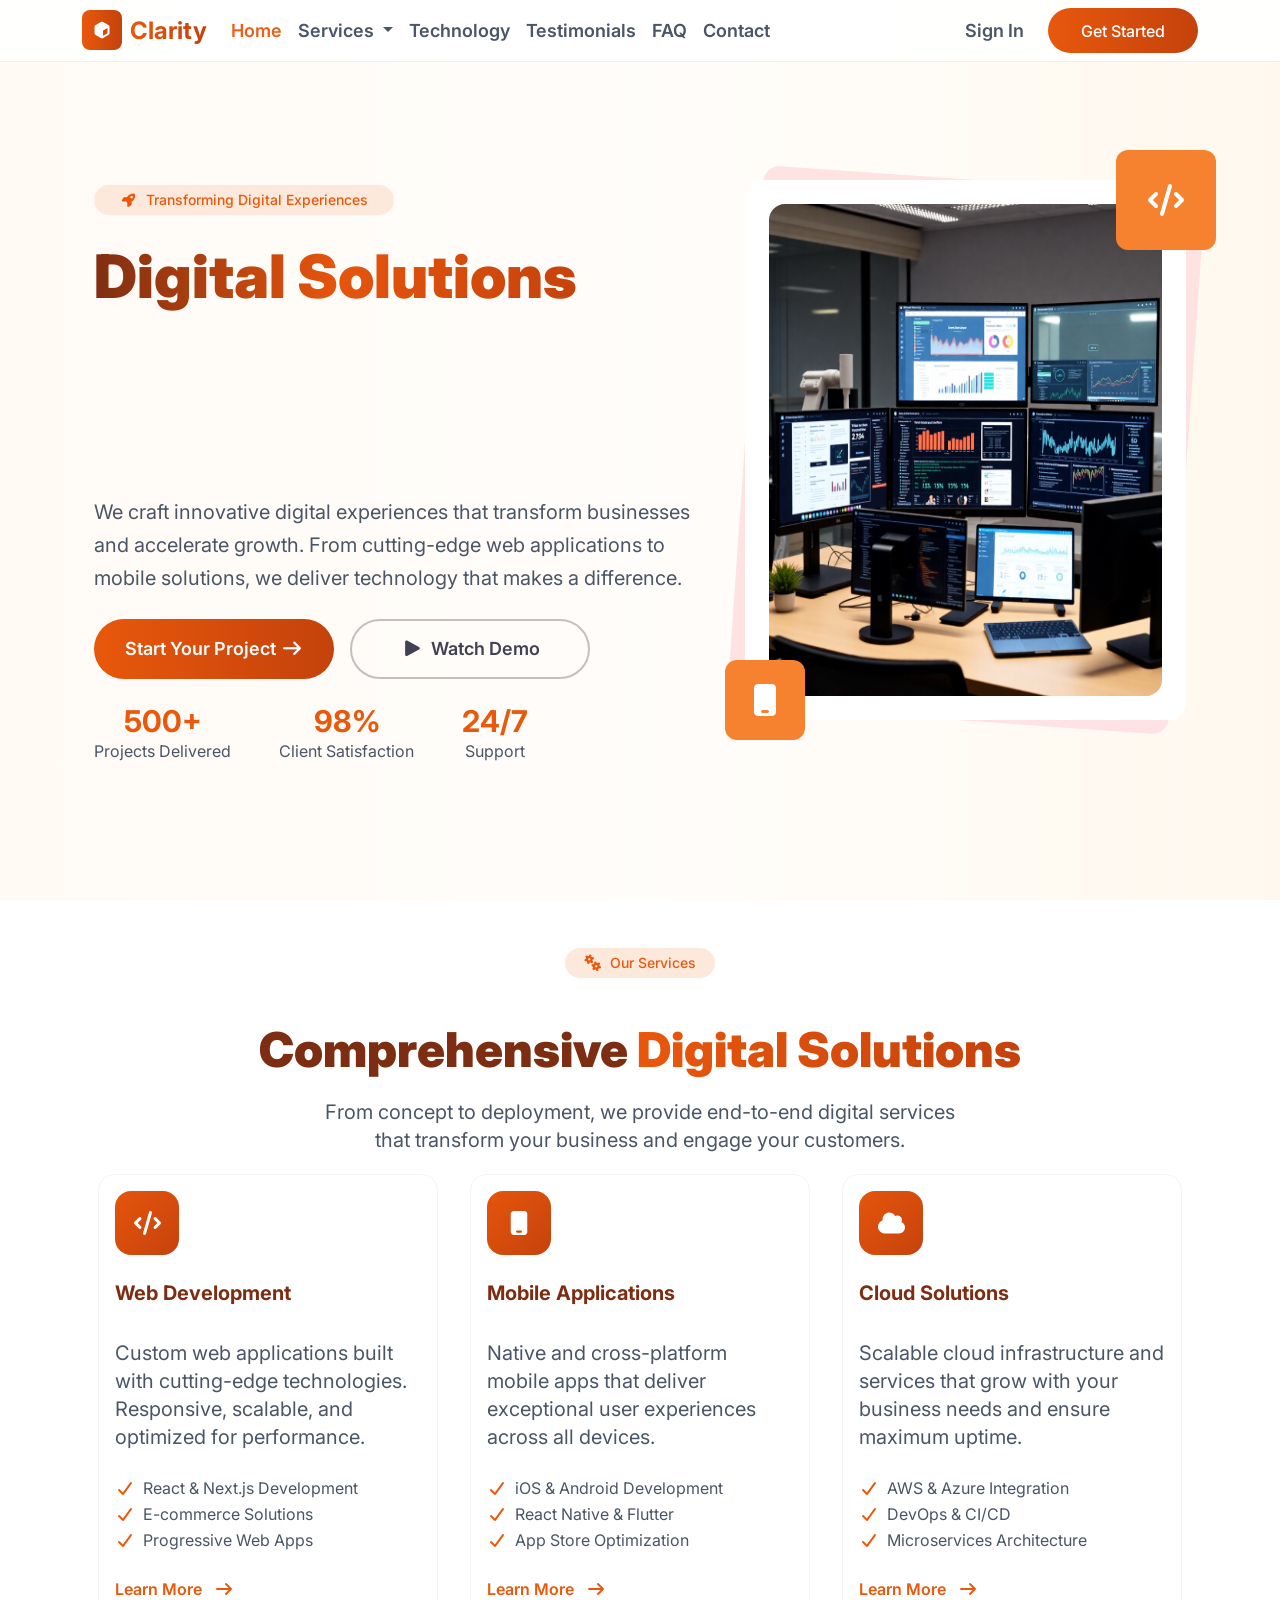
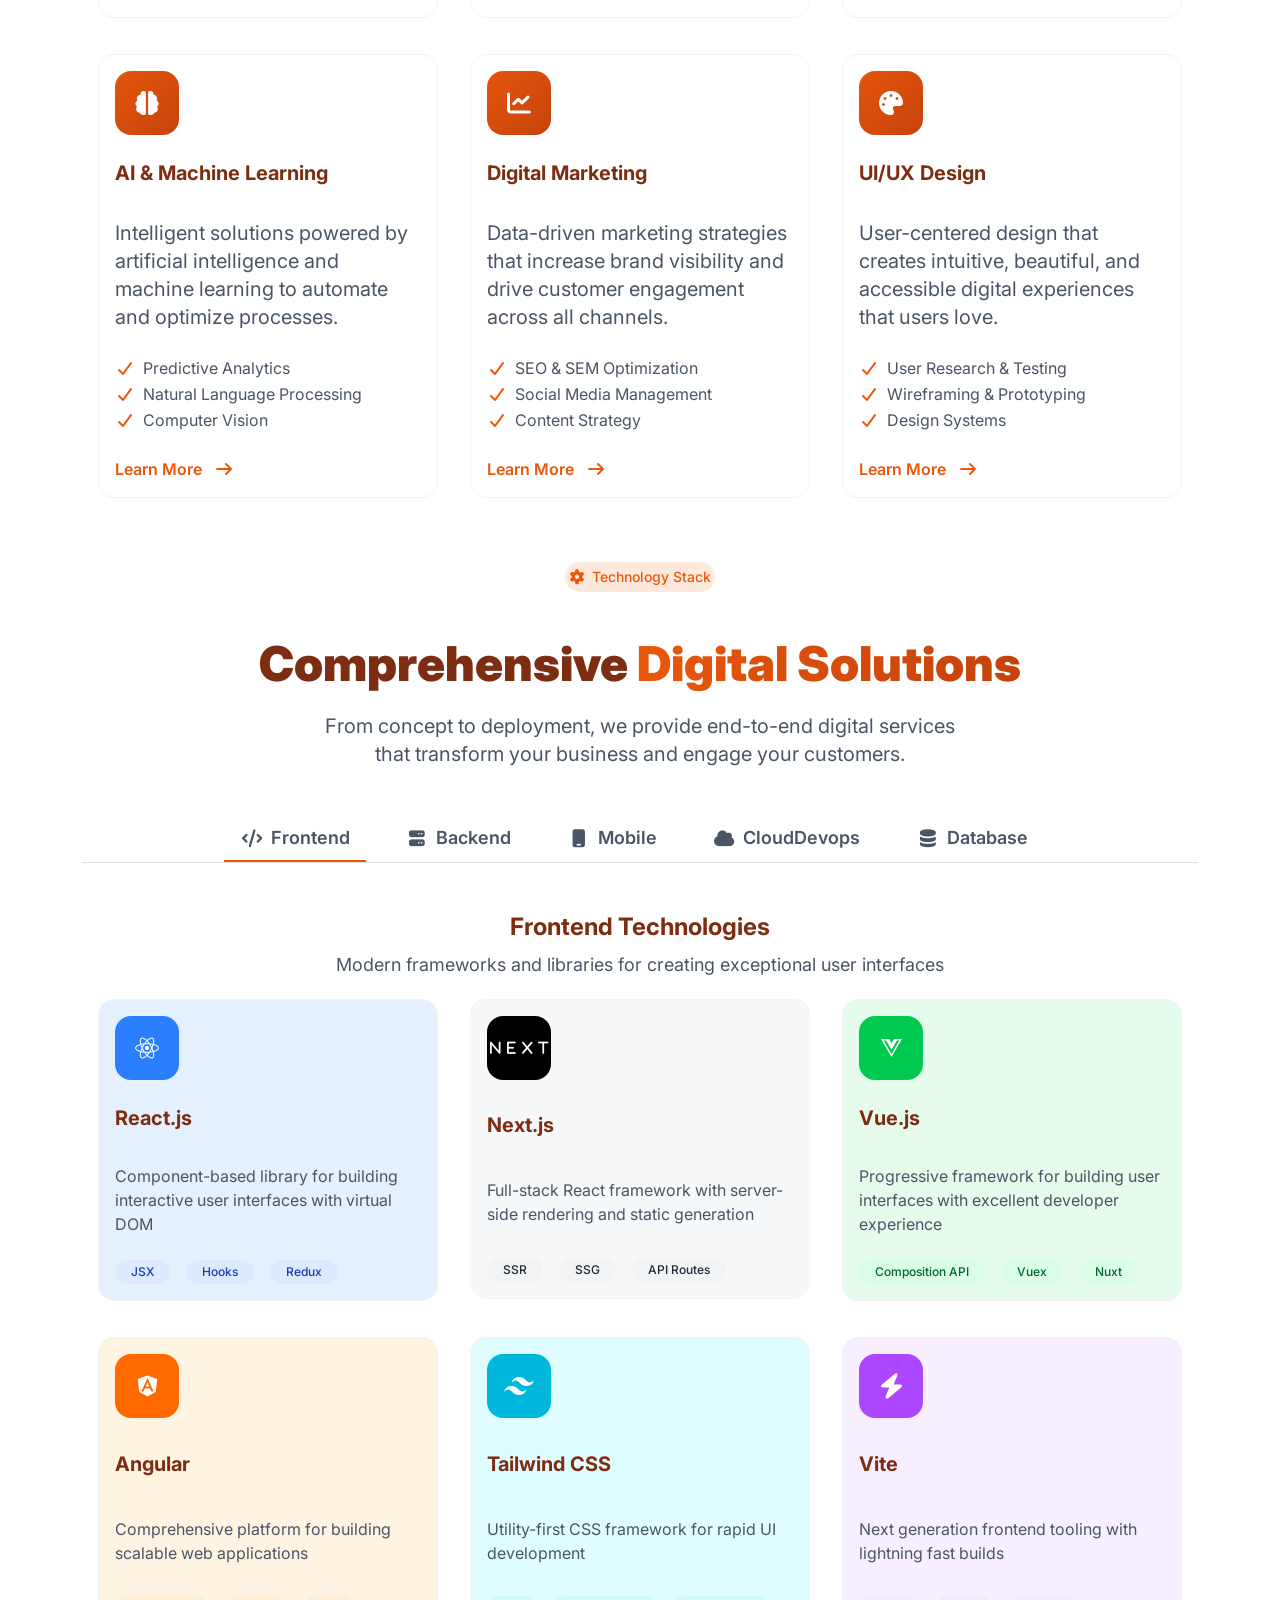
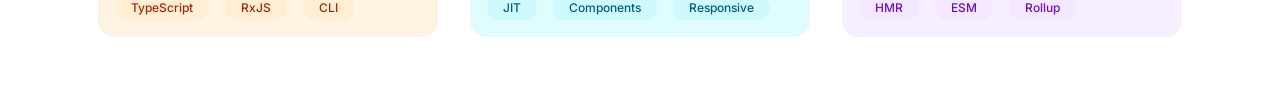
==== index.html @ f91d7bd1 "FINISHING TILL TECHNOLOGY" ====
<!DOCTYPE html>
<html lang="en">

<head>
    <meta charset="UTF-8">
    <meta name="viewport" content="width=device-width, initial-scale=1.0">
    <title>Clarity - Digital Solutions Platform</title>
    <link rel="icon" href="./Images/favicon.png">
    <link rel="stylesheet" href="./Css/all.min.css">
    <link rel="stylesheet" href="./Css/bootstrap.min.css">
    <link rel="stylesheet" href="./Css/style.css">
    <link rel="stylesheet" href="./Css/breakpoints.css">
</head>

<body>


    <!-- -------------------------------------------------------------- navbar ------------------------------------------------------------ -->

    <nav class="navbar navbar-expand-lg fixed-top">
        <div class="container">
            <div class="d-flex gap-2 ">
                <div class="baricon d-flex align-items-center justify-content-center rounded-3">
                    <i class="fa-solid fa-cube fa-l" style="color: rgb(255, 255, 255);"></i>
                </div>

                <a class="navbar-brand" href="#">Clarity</a>
            </div>

            <button class="navbar-toggler" type="button" data-bs-toggle="collapse"
                data-bs-target="#navbarSupportedContent" aria-controls="navbarSupportedContent" aria-expanded="false"
                aria-label="Toggle navigation">
                <span class="navbar-toggler-icon"></span>
            </button>
            <div class="collapse navbar-collapse" id="navbarSupportedContent">
                <ul class="navbar-nav me-auto mb-2 mb-lg-0">
                    <li class="nav-item">
                        <a class="nav-link active" aria-current="page" href="#Home">Home</a>
                    </li>
                    <li class="nav-item dropdown">
                        <a class="nav-link dropdown-toggle" href="#" role="button" data-bs-toggle="dropdown"
                            aria-expanded="false">
                            Services
                        </a>
                        <div class="dropdown-menu row">
                            <div class="row p-4 w-100 col-12">
                                <ul class="col-lg-4 col-12 list-unstyled ">
                                    <h4>Development</h4>
                                    <li class="mb-3 mt-4">
                                        <a class="dropdown-item d-flex align-items-center rounded-3 gap-2" href="#">
                                            <div
                                                class="ddicon rounded-3 d-flex align-items-center justify-content-center">
                                                <i class="fa-solid fa-code" style="color: #ea580c;"></i>
                                            </div>

                                            <div
                                                class=" m-0 p-0 d-flex flex-column align-items-start justify-items-center">
                                                <span>Web Developement</span>
                                                <p>Custom web applications & websites</p>
                                            </div>
                                        </a>
                                    </li>
                                    <li class="mb-3">
                                        <a class="dropdown-item d-flex align-items-center rounded-3 gap-2" href="#">
                                            <div
                                                class="ddicon rounded-3 d-flex align-items-center justify-content-center">
                                                <i class="fa-solid fa-code" style="color: #ea580c;"></i>
                                            </div>

                                            <div
                                                class="m-0 p-0 d-flex flex-column align-items-start justify-items-center">
                                                <span>Mobile Apps</span>
                                                <p>iOS & Android native apps</p>
                                            </div>
                                        </a>
                                    </li>
                                    <li class="mb-3">
                                        <a class="dropdown-item d-flex align-items-center rounded-3 gap-2" href="#">
                                            <div
                                                class="ddicon rounded-3 d-flex align-items-center justify-content-center">
                                                <i class="fa-solid fa-code" style="color: #ea580c;"></i>
                                            </div>

                                            <div
                                                class="m-0 p-0 d-flex flex-column align-items-start justify-items-center">
                                                <span>UI/UX Design</span>
                                                <p>User-centered design solutions</p>
                                            </div>
                                        </a>
                                    </li>


                                </ul>
                                <ul class="col-lg-4 col-12 list-unstyled ">
                                    <h4>Development</h4>
                                    <li class="mb-3 mt-4">
                                        <a class="dropdown-item d-flex align-items-center rounded-3 gap-2" href="#">
                                            <div
                                                class="ddicon rounded-3 d-flex align-items-center justify-content-center">
                                                <i class="fa-solid fa-code" style="color: #ea580c;"></i>
                                            </div>

                                            <div
                                                class="m-0 p-0 d-flex flex-column align-items-start justify-items-center">
                                                <span>Cloud Solutions</span>
                                                <p>Scalable cloud infrastructure</p>
                                            </div>
                                        </a>
                                    </li>
                                    <li class="mb-3">
                                        <a class="dropdown-item d-flex align-items-center rounded-3 gap-2" href="#">
                                            <div
                                                class="ddicon rounded-3 d-flex align-items-center justify-content-center">
                                                <i class="fa-solid fa-code" style="color: #ea580c;"></i>
                                            </div>

                                            <div
                                                class="m-0 p-0 d-flex flex-column align-items-start justify-items-center">
                                                <span>AI & Machine Learning</span>
                                                <p>Intelligent automation solutions</p>
                                            </div>
                                        </a>
                                    </li>
                                    <li class="mb-3">
                                        <a class="dropdown-item d-flex align-items-center rounded-3 gap-2" href="#">
                                            <div
                                                class="ddicon rounded-3 d-flex align-items-center justify-content-center">
                                                <i class="fa-solid fa-code" style="color: #ea580c;"></i>
                                            </div>

                                            <div
                                                class="m-0 p-0 d-flex flex-column align-items-start justify-items-center">
                                                <span>Data Solutions</span>
                                                <p>Database & analytics platforms</p>
                                            </div>
                                        </a>
                                    </li>


                                </ul>
                                <ul class="col-lg-4 col-12 list-unstyled ">
                                    <h4>Development</h4>
                                    <li class="mb-3 mt-4">
                                        <a class="dropdown-item d-flex align-items-center rounded-3 gap-2" href="#">
                                            <div
                                                class="ddicon rounded-3 d-flex align-items-center justify-content-center">
                                                <i class="fa-solid fa-code" style="color: #ea580c;"></i>
                                            </div>

                                            <div
                                                class="m-0 p-0 d-flex flex-column align-items-start justify-items-center">
                                                <span>Digital Marketing</span>
                                                <p>SEO, SEM & social media</p>
                                            </div>
                                        </a>
                                    </li>
                                    <li class="mb-3">
                                        <a class="dropdown-item d-flex align-items-center rounded-3 gap-2" href="#">
                                            <div
                                                class="ddicon rounded-3 d-flex align-items-center justify-content-center">
                                                <i class="fa-solid fa-code" style="color: #ea580c;"></i>
                                            </div>

                                            <div
                                                class="m-0 p-0 d-flex flex-column align-items-start justify-items-center">
                                                <span>Content Strategy</span>
                                                <p>Engaging content creation</p>
                                            </div>
                                        </a>
                                    </li>
                                    <li class="mb-3">
                                        <div
                                            class="botlistlast p-3 rounded-4 d-flex flex-column justify-content-between">
                                            <h6 class="text-black fw-bold">Need help choosing?</h6>
                                            <p>Talk to our experts to find the perfect solution for your business.</p>
                                            <span>Contact us <i class="fa-solid fa-arrow-right" ;"></i></span>
                                        </div>
                                        </a>
                                    </li>


                                </ul>
                            </div>
                        </div>
                    </li>
                    <li class="nav-item">
                        <a class="nav-link" href="#Technology">Technology</a>
                    </li>
                    <li class="nav-item">
                        <a class="nav-link" href="#Testimonials">Testimonials</a>
                    </li>
                    <li class="nav-item">
                        <a class="nav-link" href="#FAQ">FAQ</a>
                    </li>
                    <li class="nav-item">
                        <a class="nav-link" href="#Contact">Contact</a>
                    </li>
                </ul>
                <li class="nav-item list-unstyled">
                    <a class="sgninbtn nav-link  " href="#">Sign In</a>
                </li>
                <button class="stbtn1 btn btn-primary btn-lg ms-4 rounded-pill mb-3 ">Sign In</button>
                <button class="stbtn btn btn-primary btn-lg ms-4 rounded-pill  ">Get Started</button>
            </div>
        </div>
    </nav>
    <!-- -------------------------------------------------------------- Hero section ------------------------------------------------------------ -->
    <section id="Home" class="min-vh-100 container-fluid">
        <div class="container row -secondary m-auto hmcntnr">
            <div class="col-lg-7 col-12  d-flex flex-column justify-content-center min-vh-100 gap-4">
                <div class="badg1 mt-5 badge rounded-pill  d-flex align-items-center justify-content-center gap-2 "><i
                        class="fa-solid fa-rocket" style="color: #ea580c;"></i><span>Transforming Digital
                        Experiences</span></div>
                <h1><span class="hst">Digital Solutions</span> <br> <span class="hsnd">That Drive</span> <br><span
                        class="hthrd">Growth</span></h1>
                <p class=" mdlp">We craft innovative digital experiences that transform businesses and accelerate
                    growth. From
                    cutting-edge web
                    applications to mobile solutions, we deliver technology that makes a difference.</p>
                <div class="d-flex w-100 gap-3">
                    <button class="stbtn3 btn btn-primary btn-lg  rounded-pill "><span class="text-capitalize">start
                            your project</span> <i class="fa-solid fa-arrow-right"
                            style="color: rgb(255, 255, 255);"></i></button>
                    <button class="stbtn4 btn btn-lg rounded-pill"><i class="fa-solid fa-play me-2" ;"></i>Watch
                        Demo</button>
                </div>
                <div class="btmside d-flex flex-row gap-5  w-100 align-items-start">
                    <div class="d-flex align-items-center justify-content-center flex-column">
                        <span>500+</span>
                        <p>Projects Delivered</p>
                    </div>
                    <div class="d-flex align-items-center justify-content-center flex-column">
                        <span>98%</span>
                        <p>Client Satisfaction</p>
                    </div>
                    <div class="d-flex align-items-center justify-content-center flex-column">
                        <span>24/7</span>
                        <p>Support</p>
                    </div>
                </div>
            </div>
            <div class=" decrtin col-lg-5 col-12 d-flex flex-column justify-content-center position-relative ">
                <div class="heropic w-100 p-4 rounded-4 ">
                    <div class="bdg1 d-flex align-items-center justify-content-center"><i
                            class="fa-solid fa-code fa-2xl" style="color: rgb(255, 255, 255);"></i></div>
                    <img src="./Images/hero-img.png" alt="" class="w-100 h-100 rounded-4 position-relative ">
                    <div class="bdg2 d-flex align-items-center justify-content-center"><i
                            class="fa-solid fa-mobile fa-2xl" style="color: rgb(255, 255, 255);"></i></div>

                </div>
                <div class="bcgrn rounded-4"></div>

            </div>

        </div>
    </section>

    <!-- -------------------------------------------------------------- Servicises ------------------------------------------------------------ -->

    <section class="container-fluid" id="Services">

        <div class="container pt-5 min-vh-100 text-center align-items-center d-flex flex-column">
            <div class="badg2 mb-5 badge rounded-pill  d-flex align-items-center justify-content-center gap-2 "><i
                    class="fa-solid fa-gears" style="color: #ea580c;"></i><span>Our Services</span></div>
            <h2><span class="svss1">Comprehensive</span> <span class="svss2">Digital Solutions</span></h2>
            <p class="mt-3">From concept to deployment, we provide end-to-end digital services that transform your
                business and engage your
                customers.</p>

            <div class="container text-start">
                <div class="row">
                    <div class="col-sm-12 col-md-6 col-lg-4 gy-1 p-3">
                        <div class="seiviceitem p-3 rounded-4 d-flex flex-column gap-4">
                            <div class="itemcon d-flex align-items-center justify-content-center rounded-4"><i
                                    class="fa-solid fa-code fa-xl" style="color: rgb(255, 255, 255);"></i></div>
                            <h5>Web Development</h5>
                            <p>Custom web applications built with cutting-edge technologies. Responsive, scalable, and
                                optimized for performance.</p>
                            <div class="d-flex flex-column svmd">
                                <span><i class="fa-solid fa-check me-2" style="color: #ea580c;"></i>React & Next.js
                                    Development</span>
                                <span><i class="fa-solid fa-check me-2" style="color: #ea580c;"></i>E-commerce
                                    Solutions</span>
                                <span><i class="fa-solid fa-check me-2" style="color: #ea580c;"></i>Progressive Web
                                    Apps</span>
                            </div>
                            <div class="svbt"><span>Learn More <i class="fa-solid fa-arrow-right ms-2"
                                        style="color: #ea580c;"></i></span></div>

                        </div>
                    </div>
                    <div class="col-sm-12 col-md-6 col-lg-4 gy-1 p-3">
                        <div class="seiviceitem p-3 rounded-4 d-flex flex-column gap-4">
                            <div class="itemcon d-flex align-items-center justify-content-center rounded-4"><i
                                    class="fa-solid fa-mobile fa-xl" style="color: rgb(255, 255, 255);"></i></div>
                            <h5>Mobile Applications</h5>
                            <p>Native and cross-platform mobile apps that deliver exceptional user experiences across
                                all devices.</p>
                            <div class="d-flex flex-column svmd">
                                <span><i class="fa-solid fa-check me-2" style="color: #ea580c;"></i>iOS & Android
                                    Development</span>
                                <span><i class="fa-solid fa-check me-2" style="color: #ea580c;"></i>React Native &
                                    Flutter</span>
                                <span><i class="fa-solid fa-check me-2" style="color: #ea580c;"></i>App Store
                                    Optimization</span>
                            </div>
                            <div class="svbt"><span>Learn More <i class="fa-solid fa-arrow-right ms-2"
                                        style="color: #ea580c;"></i></span></div>

                        </div>
                    </div>
                    <div class="col-sm-12 col-md-6 col-lg-4 gy-1 p-3">
                        <div class="seiviceitem p-3 rounded-4 d-flex flex-column gap-4">
                            <div class="itemcon d-flex align-items-center justify-content-center rounded-4"><i
                                    class="fa-solid fa-cloud fa-xl" style="color: rgb(255, 255, 255);"></i></div>
                            <h5>Cloud Solutions</h5>
                            <p>Scalable cloud infrastructure and services that grow with your business needs and ensure
                                maximum uptime.</p>
                            <div class="d-flex flex-column svmd">
                                <span><i class="fa-solid fa-check me-2" style="color: #ea580c;"></i>AWS & Azure
                                    Integration</span>
                                <span><i class="fa-solid fa-check me-2" style="color: #ea580c;"></i>DevOps &
                                    CI/CD</span>
                                <span><i class="fa-solid fa-check me-2" style="color: #ea580c;"></i>Microservices
                                    Architecture</span>
                            </div>
                            <div class="svbt"><span>Learn More <i class="fa-solid fa-arrow-right ms-2"
                                        style="color: #ea580c;"></i></span></div>

                        </div>
                    </div>
                    <div class="col-sm-12 col-md-6 col-lg-4 gy-1 p-3">
                        <div class="seiviceitem p-3 rounded-4 d-flex flex-column gap-4">
                            <div class="itemcon d-flex align-items-center justify-content-center rounded-4"><i
                                    class="fa-solid fa-brain fa-xl" style="color: rgb(255, 255, 255);"></i></div>
                            <h5>AI & Machine Learning</h5>
                            <p>Intelligent solutions powered by artificial intelligence and machine learning to automate
                                and optimize processes.</p>
                            <div class="d-flex flex-column svmd">
                                <span><i class="fa-solid fa-check me-2" style="color: #ea580c;"></i>Predictive
                                    Analytics</span>
                                <span><i class="fa-solid fa-check me-2" style="color: #ea580c;"></i>Natural Language
                                    Processing</span>
                                <span><i class="fa-solid fa-check me-2" style="color: #ea580c;"></i>Computer
                                    Vision</span>
                            </div>
                            <div class="svbt"><span>Learn More <i class="fa-solid fa-arrow-right ms-2"
                                        style="color: #ea580c;"></i></span></div>

                        </div>
                    </div>
                    <div class="col-sm-12 col-md-6 col-lg-4 gy-1 p-3">
                        <div class="seiviceitem p-3 rounded-4 d-flex flex-column gap-4">
                            <div class="itemcon d-flex align-items-center justify-content-center rounded-4"><i
                                    class="fa-solid fa-chart-line fa-xl" style="color: rgb(255, 255, 255);"></i></div>
                            <h5>Digital Marketing</h5>
                            <p>Data-driven marketing strategies that increase brand visibility and drive customer
                                engagement across all channels.</p>
                            <div class="d-flex flex-column svmd">
                                <span><i class="fa-solid fa-check me-2" style="color: #ea580c;"></i>SEO & SEM
                                    Optimization</span>
                                <span><i class="fa-solid fa-check me-2" style="color: #ea580c;"></i>Social Media
                                    Management</span>
                                <span><i class="fa-solid fa-check me-2" style="color: #ea580c;"></i>Content
                                    Strategy</span>
                            </div>
                            <div class="svbt"><span>Learn More <i class="fa-solid fa-arrow-right ms-2"
                                        style="color: #ea580c;"></i></span></div>

                        </div>
                    </div>
                    <div class="col-sm-12 col-md-6 col-lg-4 gy-1 p-3">
                        <div class="seiviceitem p-3 rounded-4 d-flex flex-column gap-4">
                            <div class="itemcon d-flex align-items-center justify-content-center rounded-4"><i
                                    class="fa-solid fa-palette fa-xl" style="color: rgb(255, 255, 255);"></i></div>
                            <h5>UI/UX Design</h5>
                            <p>User-centered design that creates intuitive, beautiful, and accessible digital
                                experiences that users love.</p>
                            <div class="d-flex flex-column svmd">
                                <span><i class="fa-solid fa-check me-2" style="color: #ea580c;"></i>User Research &
                                    Testing</span>
                                <span><i class="fa-solid fa-check me-2" style="color: #ea580c;"></i>Wireframing &
                                    Prototyping</span>
                                <span><i class="fa-solid fa-check me-2" style="color: #ea580c;"></i>Design
                                    Systems</span>
                            </div>
                            <div class="svbt"><span>Learn More <i class="fa-solid fa-arrow-right ms-2"
                                        style="color: #ea580c;"></i></span></div>

                        </div>
                    </div>


                </div>
            </div>
        </div>
    </section>
    <!-- -------------------------------------------------------------- Technology ------------------------------------------------------------ -->
    <section class="container-fluid" id="Technology">

        <div class="container pt-5 min-vh-100 text-center align-items-center d-flex flex-column">
            <div class="badg2 mb-5 badge rounded-pill  d-flex align-items-center justify-content-center gap-2 "><i
                    class="fa-solid fa-gear" style="color: #ea580c;"></i><span>Technology Stack</span></div>
            <h2><span class="svss1">Comprehensive</span> <span class="svss2">Digital Solutions</span></h2>
            <p class="mt-3">From concept to deployment, we provide end-to-end digital services that transform your
                business and engage your
                customers.</p>

        <ul class="nav nav-pills mb-5 container d-flex gap-4 justify-content-center mt-5 border-bottom" id="pills-tab" role="tablist">
            <li class="nav-item" role="presentation">
                <button class="nav-link active gap-2 d-flex align-items-center justify-content-center" id="pills-Frontend-tab" data-bs-toggle="pill" data-bs-target="#pills-Frontend"
                    type="button" role="tab" aria-controls="pills-Frontend" aria-selected="true"><i class="fa-solid fa-code " style="color: #4a5565;"></i>Frontend</button>
            </li>
            <li class="nav-item" role="presentation">
                <button class="nav-link gap-2 d-flex align-items-center justify-content-center" id="pills-Backend-tab" data-bs-toggle="pill" data-bs-target="#pills-Backend"
                    type="button" role="tab" aria-controls="pills-Backend" aria-selected="false"><i class="fa-solid fa-server" style="color: #4a5565;"></i>Backend</button>
            </li>
            <li class="nav-item" role="presentation">
                <button class="nav-link gap-2 d-flex align-items-center justify-content-center" id="pills-Mobile-tab" data-bs-toggle="pill" data-bs-target="#pills-Mobile"
                    type="button" role="tab" aria-controls="pills-Mobile" aria-selected="false"><i class="fa-solid fa-mobile" style="color: #4a5565;"></i>Mobile</button>
            </li>
            <li class="nav-item" role="presentation">
                <button class="nav-link gap-2 d-flex align-items-center justify-content-center" id="pills-CloudDevops-tab" data-bs-toggle="pill" data-bs-target="#pills-CloudDevops"
                    type="button" role="tab" aria-controls="pills-CloudDevops" aria-selected="false"><i class="fa-solid fa-cloud" style="color: #4a5565;"></i>CloudDevops</button>
            </li>
            <li class="nav-item" role="presentation">
                <button class="nav-link gap-2 d-flex align-items-center justify-content-center" id="pills-Database-tab" data-bs-toggle="pill" data-bs-target="#pills-Database"
                    type="button" role="tab" aria-controls="pills-Database" aria-selected="false"><i class="fa-solid fa-database" style="color: #4a5565;"></i>Database</button>
            </li>
        </ul>
        <div class="tab-content" id="pills-tabContent">
            <div class="tab-pane fade show active" id="pills-Frontend" role="tabpanel" aria-labelledby="pills-Frontend-tab"
                tabindex="0">
                <h3>Frontend Technologies</h3>
                <p class="m-auto asdasd">Modern frameworks and libraries for creating exceptional user interfaces</p>
                        <div class="container text-start ">
                            <div class="row">
                                <div class="col-sm-12 col-md-6 col-lg-6 col-xl-4 gy-1 p-3">
                                    <div class="tech tech1 p-3 rounded-4 d-flex flex-column gap-4">
                                        <div class="itemcon d-flex align-items-center justify-content-center rounded-4"><i
                                                class="fa-brands fa-react fa-xl" style="color: rgb(255, 255, 255);"></i></div>
                                        <h5>React.js</h5>
                                        <p>Component-based library for building interactive user interfaces with virtual DOM</p>
                                        <div class=" d-flex flex-row gap-3">
                                            <span class="badge tb1 rounded-pill ps-3 pe-3">JSX</span>
                                            <span class="badge tb1 rounded-pill ps-3 pe-3">Hooks</span>
                                            <span class="badge tb1 rounded-pill ps-3 pe-3">Redux</span>
                                        </div>
                        
                                    </div>
                                </div>
                                <div class="col-sm-12 col-md-6 col-lg-6 col-xl-4 gy-1 p-3">
                                    <div class="tech tech2 p-3 rounded-4 d-flex flex-column gap-4">
                                        <div class="itemcon d-flex align-items-center justify-content-center rounded-4">
                                            <i class="fa-solid fa-n fa-sm"
                                                style="color: rgb(255, 255, 255);"></i>
                                            <i class="fa-solid fa-e fa-sm"
                                                style="color: rgb(255, 255, 255);"></i>
                                            <i class="fa-solid fa-x fa-sm"
                                                style="color: rgb(255, 255, 255);"></i>
                                            <i class="fa-solid fa-t fa-sm"
                                                style="color: rgb(255, 255, 255);"></i>
                                            </div>
                                        <h5>Next.js</h5>
                                        <p>Full-stack React framework with server-side rendering and static generation</p>
                                        <div class=" d-flex flex-row gap-3">
                                            <span class="badge tb1 rounded-pill ps-3 pe-3">SSR</span>
                                            <span class="badge tb1 rounded-pill ps-3 pe-3">SSG</span>
                                            <span class="badge tb1 rounded-pill ps-3 pe-3">API Routes</span>
                                        </div>
                        
                                    </div>
                                </div>
                                <div class="col-sm-12 col-md-6 col-lg-6 col-xl-4 gy-1 p-3">
                                    <div class="tech tech3 p-3 rounded-4 d-flex flex-column gap-4">
                                        <div class="itemcon d-flex align-items-center justify-content-center rounded-4"><i class="fa-brands fa-vuejs fa-xl"
                                                style="color: rgb(255, 255, 255);"></i></div>
                                        <h5>Vue.js</h5>
                                        <p>Progressive framework for building user interfaces with excellent developer experience</p>
                                        <div class=" d-flex flex-row gap-3">
                                            <span class="badge tb1 rounded-pill ps-3 pe-3">Composition API</span>
                                            <span class="badge tb1 rounded-pill ps-3 pe-3">Vuex</span>
                                            <span class="badge tb1 rounded-pill ps-3 pe-3">Nuxt</span>
                                        </div>
                                    </div>
                                </div>
                                <div class="col-sm-12 col-md-6 col-lg-6 col-xl-4 gy-1 p-3">
                                    <div class="tech tech4 p-3 rounded-4 d-flex flex-column gap-4">
                                        <div class="itemcon d-flex align-items-center justify-content-center rounded-4"><i class="fa-brands fa-angular fa-xl"
                                                style="color: rgb(255, 255, 255);"></i></div>
                                        <h5>Angular</h5>
                                        <p>Comprehensive platform for building scalable web applications</p>
                                        <div class=" d-flex flex-row gap-3">
                                            <span class="badge tb1 rounded-pill ps-3 pe-3">TypeScript</span>
                                            <span class="badge tb1 rounded-pill ps-3 pe-3">RxJS</span>
                                            <span class="badge tb1 rounded-pill ps-3 pe-3">CLI</span>
                                        </div>
                                    </div>
                                </div>
                                <div class="col-sm-12 col-md-6 col-lg-6 col-xl-4 gy-1 p-3">
                                    <div class="tech tech5 p-3 rounded-4 d-flex flex-column gap-4">
                                        <div class="itemcon d-flex align-items-center justify-content-center rounded-4"><i class="fa-brands fa-tailwind-css fa-xl"
                                                style="color: rgb(255, 255, 255);"></i></div>
                                        <h5>Tailwind CSS</h5>
                                        <p>Utility-first CSS framework for rapid UI development</p>
                                        <div class=" d-flex flex-row gap-3">
                                            <span class="badge tb1 rounded-pill ps-3 pe-3">JIT</span>
                                            <span class="badge tb1 rounded-pill ps-3 pe-3">Components</span>
                                            <span class="badge tb1 rounded-pill ps-3 pe-3">Responsive</span>
                                        </div>
                                    </div>
                                </div>
                                <div class="col-sm-12 col-md-6 col-lg-6 col-xl-4 gy-1 p-3">
                                    <div class="tech tech6 p-3 rounded-4 d-flex flex-column gap-4">
                                        <div class="itemcon d-flex align-items-center justify-content-center rounded-4"><i class="fa-solid fa-bolt fa-xl"
                                                style="color: rgb(255, 255, 255);"></i></div>
                                        <h5>Vite</h5>
                                        <p>Next generation frontend tooling with lightning fast builds</p>
                                        <div class=" d-flex flex-row gap-3">
                                            <span class="badge tb1 rounded-pill ps-3 pe-3">HMR</span>
                                            <span class="badge tb1 rounded-pill ps-3 pe-3">ESM</span>
                                            <span class="badge tb1 rounded-pill ps-3 pe-3">Rollup</span>
                                        </div>
                                    </div>
                                </div>
                        
                        
                            </div>
                        </div>

            </div>
            <div class="tab-pane fade" id="pills-Backend" role="tabpanel" aria-labelledby="pills-Backend-tab" tabindex="0">
                                <h3>Backend Technologies</h3>
                                <p class="m-auto asdasd">Robust server-side technologies for scalable and secure applications</p>

                <div class="container text-start ">
                    <div class="row" >
                        <div class="col-sm-12 col-md-6 col-lg-6 col-xl-4 gy-1 p-3">
                            <div class="tech tech1 p-3 rounded-4 d-flex flex-column gap-4">
                                <div class="itemcon d-flex align-items-center justify-content-center rounded-4"><i
                                        class="fa-brands fa-node-js fa-xl" style="color: rgb(255, 255, 255);"></i></div>
                                <h5>Node.js</h5>
                                <p>JavaScript runtime built on Chrome's V8 engine for server-side development</p>
                                <div class=" d-flex flex-row gap-3">
                                    <span class="badge tb1 rounded-pill ps-3 pe-3">Express.js</span>
                                    <span class="badge tb1 rounded-pill ps-3 pe-3">NPM</span>
                                    <span class="badge tb1 rounded-pill ps-3 pe-3">TypeScript</span>
                                </div>
                
                            </div>
                        </div>
                        <div class="col-sm-12 col-md-6 col-lg-6 col-xl-4 gy-1 p-3">
                            <div class="tech tech2 p-3 rounded-4 d-flex flex-column gap-4">
                                <div class="itemcon d-flex align-items-center justify-content-center rounded-4">
                                    <i class="fa-brands fa-python fa-xl" style="color: rgb(255, 255, 255);"></i>
                                </div>
                                <h5>Python</h5>
                                <p>Versatile programming language with powerful frameworks for web development</p>
                                <div class=" d-flex flex-row gap-3">
                                    <span class="badge tb1 rounded-pill ps-3 pe-3">Django</span>
                                    <span class="badge tb1 rounded-pill ps-3 pe-3">FastAPI</span>
                                    <span class="badge tb1 rounded-pill ps-3 pe-3">Flask</span>
                                </div>
                
                            </div>
                        </div>
                        <div class="col-sm-12 col-md-6 col-lg-6 col-xl-4 gy-1 p-3">
                            <div class="tech tech3 p-3 rounded-4 d-flex flex-column gap-4">
                                <div class="itemcon d-flex align-items-center justify-content-center rounded-4"><i
                                        class="fa-brands fa-golang fa-xl" style="color: rgb(255, 255, 255);"></i></div>
                                <h5>Golang</h5>
                                <p>Fast, statically typed language designed for modern software development</p>
                                <div class=" d-flex flex-row gap-3">
                                    <span class="badge tb1 rounded-pill ps-3 pe-3">Gin</span>
                                    <span class="badge tb1 rounded-pill ps-3 pe-3">Goroutines</span>
                                    <span class="badge tb1 rounded-pill ps-3 pe-3">Microservices</span>
                                </div>
                            </div>
                        </div>
                        <div class="col-sm-12 col-md-6 col-lg-6 col-xl-4 gy-1 p-3">
                            <div class="tech tech4 p-3 rounded-4 d-flex flex-column gap-4">
                                <div class="itemcon d-flex align-items-center justify-content-center rounded-4"><i
                                        class="fa-brands fa-java fa-xl" style="color: rgb(255, 255, 255);"></i></div>
                                <h5>Java</h5>
                                <p>Enterprise-grade platform with robust frameworks for large-scale applications</p>
                                <div class=" d-flex flex-row gap-3">
                                    <span class="badge tb1 rounded-pill ps-3 pe-3">Spring Boot</span>
                                    <span class="badge tb1 rounded-pill ps-3 pe-3">Hibernate</span>
                                    <span class="badge tb1 rounded-pill ps-3 pe-3">Maven</span>
                                </div>
                            </div>
                        </div>
                        <div class="col-sm-12 col-md-6 col-lg-6 col-xl-4 gy-1 p-3">
                            <div class="tech tech5 p-3 rounded-4 d-flex flex-column gap-4">
                                <div class="itemcon d-flex align-items-center justify-content-center rounded-4">
                                    <i class="fa-solid fa-n " style="color: rgb(255, 255, 255);"></i>
                                    <i class="fa-solid fa-e " style="color: rgb(255, 255, 255);"></i>
                                    <i class="fa-solid fa-t " style="color: rgb(255, 255, 255);"></i>
                                    </div>
                                <h5>.NET Core</h5>
                                <p>Cross-platform framework for building modern, cloud-based applications</p>
                                <div class=" d-flex flex-row gap-3">
                                    <span class="badge tb1 rounded-pill ps-3 pe-3">C#</span>
                                    <span class="badge tb1 rounded-pill ps-3 pe-3">Entity Framework</span>
                                    <span class="badge tb1 rounded-pill ps-3 pe-3">Azure</span>
                                </div>
                            </div>
                        </div>
                        <div class="col-sm-12 col-md-6 col-lg-6 col-xl-4 gy-1 p-3">
                            <div class="tech tech6 p-3 rounded-4 d-flex flex-column gap-4">
                                <div class="itemcon d-flex align-items-center justify-content-center rounded-4"><i
                                        class="fa-solid fa-gem fa-xl" style="color: rgb(255, 255, 255);"></i></div>
                                <h5>Ruby</h5>
                                <p>Dynamic language focused on simplicity and productivity</p>
                                <div class=" d-flex flex-row gap-3">
                                    <span class="badge tb1 rounded-pill ps-3 pe-3">Rails</span>
                                    <span class="badge tb1 rounded-pill ps-3 pe-3">Sinatra</span>
                                    <span class="badge tb1 rounded-pill ps-3 pe-3">RubyGems</span>
                                </div>
                            </div>
                        </div>
                
                
                    </div>
                </div>
            </div>
            <div class="tab-pane fade" id="pills-Mobile" role="tabpanel" aria-labelledby="pills-Mobile-tab" tabindex="0">
                                <h3>Mobile Technologies</h3>
                                <p class="m-auto asdasd">Native and cross-platform solutions for iOS and Android development</p>

                                <div class="container text-start ">
                                    <div class="row">
                                        <div class="col-sm-12 col-md-6 col-lg-6 col-xl-4 gy-1 p-3">
                                            <div class="tech tech1 p-3 rounded-4 d-flex flex-column gap-4">
                                                <div class="itemcon d-flex align-items-center justify-content-center rounded-4"><i
                                                        class="fa-brands fa-react fa-xl" style="color: rgb(255, 255, 255);"></i></div>
                                                <h5>React Native</h5>
                                                <p>Cross-platform mobile development using React and JavaScript</p>
                                                <div class=" d-flex flex-row gap-3">
                                                    <span class="badge tb1 rounded-pill ps-3 pe-3">Expo</span>
                                                    <span class="badge tb1 rounded-pill ps-3 pe-3">Navigation</span>
                                                    <span class="badge tb1 rounded-pill ps-3 pe-3">Redux</span>
                                                </div>
                                
                                            </div>
                                        </div>
                                        <div class="col-sm-12 col-md-6 col-lg-6 col-xl-4 gy-1 p-3">
                                            <div class="tech tech2 p-3 rounded-4 d-flex flex-column gap-4">
                                                <div class="itemcon d-flex align-items-center justify-content-center rounded-4">
                                                    <i class="fa-solid fa-mobile fa-xl" style="color: rgb(255, 255, 255);"></i>
                                                </div>
                                                <h5>Flutter</h5>
                                                <p>Google's UI toolkit for building natively compiled applications</p>
                                                <div class=" d-flex flex-row gap-3">
                                                    <span class="badge tb1 rounded-pill ps-3 pe-3">Dart</span>
                                                    <span class="badge tb1 rounded-pill ps-3 pe-3">Widgets</span>
                                                    <span class="badge tb1 rounded-pill ps-3 pe-3">Material</span>
                                                </div>
                                
                                            </div>
                                        </div>
                                        <div class="col-sm-12 col-md-6 col-lg-6 col-xl-4 gy-1 p-3">
                                            <div class="tech tech3 p-3 rounded-4 d-flex flex-column gap-4">
                                                <div class="itemcon d-flex align-items-center justify-content-center rounded-4"><i
                                                        class="fa-brands fa-apple fa-xl" style="color: rgb(255, 255, 255);"></i></div>
                                                <h5>iOS Native</h5>
                                                <p>Native iOS development using Swift and Xcode</p>
                                                <div class=" d-flex flex-row gap-3">
                                                    <span class="badge tb1 rounded-pill ps-3 pe-3">Swift</span>
                                                    <span class="badge tb1 rounded-pill ps-3 pe-3">SwiftUI</span>
                                                    <span class="badge tb1 rounded-pill ps-3 pe-3">Core Data</span>
                                                </div>
                                            </div>
                                        </div>
                                        <div class="col-sm-12 col-md-6 col-lg-6 col-xl-4 gy-1 p-3">
                                            <div class="tech tech4 p-3 rounded-4 d-flex flex-column gap-4">
                                                <div class="itemcon d-flex align-items-center justify-content-center rounded-4"><i
                                                        class="fa-brands fa-android fa-xl" style="color: rgb(255, 255, 255);"></i></div>
                                                <h5>Android Native</h5>
                                                <p>Native Android development using Kotlin and Android Studio</p>
                                                <div class=" d-flex flex-row gap-3">
                                                    <span class="badge tb1 rounded-pill ps-3 pe-3">Kotlin</span>
                                                    <span class="badge tb1 rounded-pill ps-3 pe-3">Jetpack</span>
                                                    <span class="badge tb1 rounded-pill ps-3 pe-3">Room</span>
                                                </div>
                                            </div>
                                        </div>
                                        <div class="col-sm-12 col-md-6 col-lg-6 col-xl-4 gy-1 p-3">
                                            <div class="tech tech5 p-3 rounded-4 d-flex flex-column gap-4">
                                                <div class="itemcon d-flex align-items-center justify-content-center rounded-4">
                                                    <i class="fa-solid fa-code fa-xl" style="color: rgb(255, 255, 255);"></i>
                                                </div>
                                                <h5>Xamarin</h5>
                                                <p>Microsoft's cross-platform solution using C# and .NET</p>
                                                <div class=" d-flex flex-row gap-3">
                                                    <span class="badge tb1 rounded-pill ps-3 pe-3">C#</span>
                                                    <span class="badge tb1 rounded-pill ps-3 pe-3">Forms</span>
                                                    <span class="badge tb1 rounded-pill ps-3 pe-3">MVVM</span>
                                                </div>
                                            </div>
                                        </div>
                                        <div class="col-sm-12 col-md-6 col-lg-6 col-xl-4 gy-1 p-3">
                                            <div class="tech tech6 p-3 rounded-4 d-flex flex-column gap-4">
                                                <div class="itemcon d-flex align-items-center justify-content-center rounded-4"><i
                                                        class="fa-solid fa-globe fa-xl" style="color: rgb(255, 255, 255);"></i></div>
                                                <h5>PWA</h5>
                                                <p>Progressive Web Apps with native-like mobile experiences</p>
                                                <div class=" d-flex flex-row gap-3">
                                                    <span class="badge tb1 rounded-pill ps-3 pe-3">Service Worker</span>
                                                    <span class="badge tb1 rounded-pill ps-3 pe-3">Manifest</span>
                                                    <span class="badge tb1 rounded-pill ps-3 pe-3">Offline</span>
                                                </div>
                                            </div>
                                        </div>                                
                                    </div>
                                </div>

            </div>
            <div class="tab-pane fade" id="pills-CloudDevops" role="tabpanel" aria-labelledby="pills-CloudDevops-tab" tabindex="0">
                                <h3>Cloud & DevOps</h3>
                                <p class="m-auto asdasd">Modern cloud infrastructure and deployment technologies</p>

                                                <div class="container text-start ">
                                                    <div class="row">
                                                        <div class="col-sm-12 col-md-6 col-lg-6 col-xl-4 gy-1 p-3">
                                                            <div class="tech tech1 p-3 rounded-4 d-flex flex-column gap-4">
                                                                <div class="itemcon d-flex align-items-center justify-content-center rounded-4"><i
                                                                        class="fa-brands fa-amazon fa-xl" style="color: rgb(255, 255, 255);"></i></div>
                                                                <h5>Amazon AWS</h5>
                                                                <p>Comprehensive cloud computing platform with extensive services</p>
                                                                <div class=" d-flex flex-row gap-3">
                                                                    <span class="badge tb1 rounded-pill ps-3 pe-3">EC2</span>
                                                                    <span class="badge tb1 rounded-pill ps-3 pe-3">Lambda</span>
                                                                    <span class="badge tb1 rounded-pill ps-3 pe-3">S3</span>
                                                                </div>
                                                
                                                            </div>
                                                        </div>
                                                        <div class="col-sm-12 col-md-6 col-lg-6 col-xl-4 gy-1 p-3">
                                                            <div class="tech tech2 p-3 rounded-4 d-flex flex-column gap-4">
                                                                <div class="itemcon d-flex align-items-center justify-content-center rounded-4">
                                                                    <i class="fa-brands fa-microsoft fa-xl" style="color: rgb(255, 255, 255);"></i>
                                                                </div>
                                                                <h5>Microsoft Azure</h5>
                                                                <p>Enterprise cloud platform with integrated development tools</p>
                                                                <div class=" d-flex flex-row gap-3">
                                                                    <span class="badge tb1 rounded-pill ps-3 pe-3">App Service</span>
                                                                    <span class="badge tb1 rounded-pill ps-3 pe-3">Functions</span>
                                                                    <span class="badge tb1 rounded-pill ps-3 pe-3">DevOps</span>
                                                                </div>
                                                
                                                            </div>
                                                        </div>
                                                        <div class="col-sm-12 col-md-6 col-lg-6 col-xl-4 gy-1 p-3">
                                                            <div class="tech tech3 p-3 rounded-4 d-flex flex-column gap-4">
                                                                <div class="itemcon d-flex align-items-center justify-content-center rounded-4"><i
                                                                        class="fa-brands fa-google fa-xl" style="color: rgb(255, 255, 255);"></i></div>
                                                                <h5>Google Cloud</h5>
                                                                <p>Google's cloud computing platform with AI and ML capabilities</p>
                                                                <div class=" d-flex flex-row gap-3">
                                                                    <span class="badge tb1 rounded-pill ps-3 pe-3">Compute Engine</span>
                                                                    <span class="badge tb1 rounded-pill ps-3 pe-3">Cloud Run</span>
                                                                    <span class="badge tb1 rounded-pill ps-3 pe-3">BigQuery</span>
                                                                </div>
                                                            </div>
                                                        </div>
                                                        <div class="col-sm-12 col-md-6 col-lg-6 col-xl-4 gy-1 p-3">
                                                            <div class="tech tech4 p-3 rounded-4 d-flex flex-column gap-4">
                                                                <div class="itemcon d-flex align-items-center justify-content-center rounded-4"><i
                                                                        class="fa-brands fa-docker fa-xl" style="color: rgb(255, 255, 255);"></i></div>
                                                                <h5>Docker</h5>
                                                                <p>Containerization platform for consistent application deployment</p>
                                                                <div class=" d-flex flex-row gap-3">
                                                                    <span class="badge tb1 rounded-pill ps-3 pe-3">Containers</span>
                                                                    <span class="badge tb1 rounded-pill ps-3 pe-3">Images</span>
                                                                    <span class="badge tb1 rounded-pill ps-3 pe-3">Compose</span>
                                                                </div>
                                                            </div>
                                                        </div>
                                                        <div class="col-sm-12 col-md-6 col-lg-6 col-xl-4 gy-1 p-3">
                                                            <div class="tech tech5 p-3 rounded-4 d-flex flex-column gap-4">
                                                                <div class="itemcon d-flex align-items-center justify-content-center rounded-4">
                                                                    <i class="fa-brands fa-kubernetes fa-xl" style="color: rgb(255, 255, 255);"></i>
                                                                </div>
                                                                <h5>Kubernetes</h5>
                                                                <p>Container orchestration system for automating deployment and scaling</p>
                                                                <div class=" d-flex flex-row gap-3">
                                                                    <span class="badge tb1 rounded-pill ps-3 pe-3">Pods</span>
                                                                    <span class="badge tb1 rounded-pill ps-3 pe-3">Services</span>
                                                                    <span class="badge tb1 rounded-pill ps-3 pe-3">Helm</span>
                                                                </div>
                                                            </div>
                                                        </div>
                                                        <div class="col-sm-12 col-md-6 col-lg-6 col-xl-4 gy-1 p-3">
                                                            <div class="tech tech6 p-3 rounded-4 d-flex flex-column gap-4">
                                                                <div class="itemcon d-flex align-items-center justify-content-center rounded-4"><i
                                                                        class="fa-solid fa-robot fa-xl" style="color: rgb(255, 255, 255);"></i></div>
                                                                <h5>CI/CD Pipeline</h5>
                                                                <p>Automated build, test, and deployment workflows</p>
                                                                <div class=" d-flex flex-row gap-3">
                                                                    <span class="badge tb1 rounded-pill ps-3 pe-3">Jenkins</span>
                                                                    <span class="badge tb1 rounded-pill ps-3 pe-3">GitHub Actions</span>
                                                                    <span class="badge tb1 rounded-pill ps-3 pe-3">GitLab CI</span>
                                                                </div>
                                                            </div>
                                                        </div>
                                                    </div>
                                                </div>

            </div>
            <div class="tab-pane fade" id="pills-Database" role="tabpanel" aria-labelledby="pills-Database-tab" tabindex="0">
                                <h3>Database Technologies</h3>
                                <p class="m-auto asdasd">Robust data storage solutions for modern applications</p>

                                                <div class="container text-start ">
                                                    <div class="row">
                                                        <div class="col-sm-12 col-md-6 col-lg-6 col-xl-4 gy-1 p-3">
                                                            <div class="tech tech1 p-3 rounded-4 d-flex flex-column gap-4">
                                                                <div class="itemcon d-flex align-items-center justify-content-center rounded-4"><i
                                                                        class="fa-solid fa-database fa-xl" style="color: rgb(255, 255, 255);"></i></div>
                                                                <h5>PostgreSQL</h5>
                                                                <p>Advanced open-source relational database with JSON support</p>
                                                                <div class=" d-flex flex-row gap-3">
                                                                    <span class="badge tb1 rounded-pill ps-3 pe-3">ACID</span>
                                                                    <span class="badge tb1 rounded-pill ps-3 pe-3">JSON</span>
                                                                    <span class="badge tb1 rounded-pill ps-3 pe-3">Extensions</span>
                                                                </div>
                                                
                                                            </div>
                                                        </div>
                                                        <div class="col-sm-12 col-md-6 col-lg-6 col-xl-4 gy-1 p-3">
                                                            <div class="tech tech2 p-3 rounded-4 d-flex flex-column gap-4">
                                                                <div class="itemcon d-flex align-items-center justify-content-center rounded-4">
                                                                    <i class="fa-brands fa-mdb fa-xl" style="color: rgb(255, 255, 255);"></i>
                                                                </div>
                                                                <h5>MongoDB</h5>
                                                                <p>Flexible NoSQL document database for modern applications</p>
                                                                <div class=" d-flex flex-row gap-3">
                                                                    <span class="badge tb1 rounded-pill ps-3 pe-3">Documents</span>
                                                                    <span class="badge tb1 rounded-pill ps-3 pe-3">Aggregation</span>
                                                                    <span class="badge tb1 rounded-pill ps-3 pe-3">Sharding</span>
                                                                </div>
                                                
                                                            </div>
                                                        </div>
                                                        <div class="col-sm-12 col-md-6 col-lg-6 col-xl-4 gy-1 p-3">
                                                            <div class="tech tech3 p-3 rounded-4 d-flex flex-column gap-4">
                                                                <div class="itemcon d-flex align-items-center justify-content-center rounded-4"><i
                                                                        class="fa-solid fa-fire fa-xl" style="color: rgb(255, 255, 255);"></i></div>
                                                                <h5>Redis</h5>
                                                                <p>In-memory data structure store for caching and real-time applications</p>
                                                                <div class=" d-flex flex-row gap-3">
                                                                    <span class="badge tb1 rounded-pill ps-3 pe-3">Cache</span>
                                                                    <span class="badge tb1 rounded-pill ps-3 pe-3">Pub/Sub</span>
                                                                    <span class="badge tb1 rounded-pill ps-3 pe-3">Streams</span>
                                                                </div>
                                                            </div>
                                                        </div>
                                                        <div class="col-sm-12 col-md-6 col-lg-6 col-xl-4 gy-1 p-3">
                                                            <div class="tech tech4 p-3 rounded-4 d-flex flex-column gap-4">
                                                                <div class="itemcon d-flex align-items-center justify-content-center rounded-4">
                                                                    <i class="fa-solid fa-database fa-xl" style="color: rgb(255, 255, 255);"></i>
                                                                </div>
                                                                <h5>MySQL</h5>
                                                                <p>Popular open-source relational database management system</p>
                                                                <div class=" d-flex flex-row gap-3">
                                                                    <span class="badge tb1 rounded-pill ps-3 pe-3">InnoDB</span>
                                                                    <span class="badge tb1 rounded-pill ps-3 pe-3">Replication</span>
                                                                    <span class="badge tb1 rounded-pill ps-3 pe-3">Clustering</span>
                                                                </div>
                                                            </div>
                                                        </div>
                                                        <div class="col-sm-12 col-md-6 col-lg-6 col-xl-4 gy-1 p-3">
                                                            <div class="tech tech5 p-3 rounded-4 d-flex flex-column gap-4">
                                                                <div class="itemcon d-flex align-items-center justify-content-center rounded-4">
                                                                    <i class="fa-solid fa-chart-line fa-xl" style="color: rgb(255, 255, 255);"></i>
                                                                </div>
                                                                <h5>Elasticsearch</h5>
                                                                <p>Distributed search and analytics engine for complex queries</p>
                                                                <div class=" d-flex flex-row gap-3">
                                                                    <span class="badge tb1 rounded-pill ps-3 pe-3">Search</span>
                                                                    <span class="badge tb1 rounded-pill ps-3 pe-3">Analytics</span>
                                                                    <span class="badge tb1 rounded-pill ps-3 pe-3">Kibana</span>
                                                                </div>
                                                            </div>
                                                        </div>
                                                        <div class="col-sm-12 col-md-6 col-lg-6 col-xl-4 gy-1 p-3">
                                                            <div class="tech tech6 p-3 rounded-4 d-flex flex-column gap-4">
                                                                <div class="itemcon d-flex align-items-center justify-content-center rounded-4"><i
                                                                        class="fa-solid fa-diagram-project fa-xl" style="color: rgb(255, 255, 255);"></i></div>
                                                                <h5>GraphQL</h5>
                                                                <p>Query language and runtime for APIs with flexible data fetching</p>
                                                                <div class=" d-flex flex-row gap-3">
                                                                    <span class="badge tb1 rounded-pill ps-3 pe-3">Schema</span>
                                                                    <span class="badge tb1 rounded-pill ps-3 pe-3">Resolvers</span>
                                                                    <span class="badge tb1 rounded-pill ps-3 pe-3">Apollo</span>
                                                                </div>
                                                            </div>
                                                        </div>
                                                    </div>
                                                </div>

            </div>
        </div>

        </div>
    </section>
    <script src="./Js/bootstrap.bundle.min.js"></script>
</body>

</html>
---- Css/style.css ----
:root{
    --maincolor:#7C2D12;
}

@font-face{
    font-family: "mainFont";
    src: url(/fonts/Inter-VariableFont_opsz\,wght.ttf);
}
p, span{
    margin: 0;
    padding: 0;
    font-family: mainFont;
}

body{
    font-family: mainFont;
}
.baricon{
    background-image:linear-gradient(to right, #E8580C,#C4420C) ;
width: 40px;
height: 40px;
}
.navbar{
    
    border-bottom: rgba(128, 128, 128, 0.123) 1px solid;
    background-color: rgba(255, 255, 255, 0.904);
    z-index: 999;
}
.navbar-brand{
    color: transparent;
    background-image:linear-gradient(to right, #E8580C,#C4420C) ;
    font-size: 24px;
    font-weight: 700;
    line-height: 32px;
    background-clip: text;
}
.stbtn , .stbtn1 {
    font-size: 16px;
    font-weight: 500;
    line-height: 24px;
    background-image:linear-gradient(to right, #E8580C,#C4420C) ;
    width: 150px;
    height: 45px;
    border: none;
    transition: all .4s;

}
.stbtn:hover{
    box-shadow: 0 10px 6px 0px #ff400036;
}
.stbtn1{
    background-image: none;
    background-color: white !important;
    color: black;
    box-shadow: none;
    border: 1px rgba(128, 128, 128, 0.212) solid;
}
.stbtn1:hover{
    color:#EB5F17;
    border: 1px rgba(128, 128, 128, 0.212) solid;
}

.navbar li{
    font-size: 16px;
    font-weight: 500;
    line-height: 24px;
    color: oklch(0.446 0.03 256.802);
}
.nav-link:focus, .nav-link:hover {
    color:#EB5F17;
}
.navbar-nav .nav-link.active, .navbar-nav .nav-link.show {
    color:#EB5F17;
}
.navbar-brand:focus, .navbar-brand:hover {
    color: transparent;
}
.dropdown-menu[data-bs-popper] {
    min-width: 70rem;
    min-height: auto;
    left: -200px;
}
.ddicon{
    height: 50px !important;
    width: 50px !important;
    background-color: #FAEDE7;
}
.dropdown-menu h4{
    font-size: 14px;
    font-weight: 700;
    line-height: 20px;
    color: rgb(234, 88, 12);
}
.dropdown-menu span{
    font-size: 14px;
    font-weight: 600;
    line-height: 24px;
    color: #101828;
    transition: .4s all;
}
.dropdown-menu p{
    font-size: 14px;
    font-weight: 400;
    line-height: 20px;
    color: oklch(0.551 0.027 264.364);
    transition: .4s all;
}

.dropdown-item{
    transition: .4s all;
    height: auto;
}
.dropdown-item:hover{
    background-color: #FCF6F3;
}
.dropdown-item:hover span{
    color: #ea580c;
}
.dropdown-item:hover .ddicon{
    transform: scale(110%);
}

.botlistlast{
    height:150px;
    background-color: #FBEDE7;
    border: 1px solid #F7CFBA;
}
.botlistlast span{
    color: #ea580c;
}
.botlistlast span:hover{
    color: #a13a02;
}

#Home{
    background-image: linear-gradient(to right ,#FFFAF4, #FFFDFB, #FFF8EE);

}

.badg1{
    width: 300px;
    height: 30px;
    color: rgb(234, 88, 12);
    background-color: #FDE9DC;
    font-size:  14px;
    font-weight:  500;
    line-height:  20px;
}
#Home h1{
    font-size: 60px ;
    font-weight: 900 ;
    line-height: 75px ;
    color: transparent;
}
#Home h1 .hst{
    background-image: linear-gradient(to right, #802E12,#E5550C,#C6430C);
    background-clip: text;
}
#Home h1 .hsnd{
    background-image: linear-gradient(to right, #802E12);
    background-clip: text;
}
#Home h1 .hthrd{
    background-image: linear-gradient(to right, #F37527);
    background-clip: text;
}
#Home .mdlp{
    font-size: 20px ;
    font-weight: 400 ;
    line-height: 33px ;
    color: oklch(0.446 0.03 256.802);
}
.stbtn3{
    font-size: 18px;
    font-weight: 600;
    line-height: 28px;
    background-image:linear-gradient(to right, #E8580C,#C4420C) ;
    width: 240px;
    height: 60px;
    border: none;
    transition: all .4s;
}
.stbtn3:hover{
    transform: translatey(-5%);
    box-shadow: 0 10px 6px 0px #ff400036;
}

.stbtn4{
    font-size: 18px;
    font-weight: 600;
    line-height: 28px;
    background-color: none;
    width: 240px;
    height: 60px;
    border: 2px solid rgba(128, 128, 128, 0.486);
    transition: all .4s;
    color: #424153;
    transition: .4s;
}
.stbtn4:hover{
 border: 2px solid rgb(234, 88, 12);
 color: rgb(234, 88, 12)
;
}
.btmside span{
    font-size: 30px;
    font-weight: 700;
    line-height: 36px;
    color: #EA580C;
}
.btmside p{
    font-size: 16px;
    font-weight: 400;
    line-height: 24px;
    color: oklch(0.446 0.03 256.802);
}

.decrtin{
    isolation: isolate;
    
}
    .heropic{
    height: 60%;
        background-color: white;
        position: relative;
        isolation: isolate;
z-index: 2;

    }
.bdg1{

    height: 100px;
    width: 100px;
    top: -30px;
    right: -30px;
    background-color: #F68230;
    border-radius: 12px;
    position: absolute;
    z-index: 4;
}
.bdg2{

    height: 80px;
    width: 80px;
    bottom: -20px;
    left: -20px;
    background-color: #F68230;
    border-radius: 12px;
    position: absolute;
    z-index: 4;
}

    .bcgrn{

        width: 95%;
        height: 60%;
transform: translate(0px, 0px) rotate(4deg);
        background-color:oklch(93.6% .032 17.717);
        position: absolute;

    z-index: 1;

    }

    .badg2{
    width: 150px;
    height: 30px;
    color: rgb(234, 88, 12);
    background-color: #FDE9DC;
    font-size:  14px;
    font-weight:  500;
    line-height:  20px;
}

/* ---------------------services---------------------- */
.svss1{
    color: transparent;
    background-color: #7C2D12;
    background-clip: text;
}
.svss2{
    color: transparent;
    background-image:linear-gradient(to right ,#E9570C,#C4420C);
    background-clip: text;
}
#Services h2 , #Technology h2 {
    font-size: 48px;
    font-weight: 900;
    line-height: 48px;
}
#Services p, #Technology p{
    font-size: 20px;
    font-weight: 400;
    line-height: 28px;
    color: oklch(0.446 0.03 256.802);
    max-width: 650px;
    
}
#Services .itemcon{
    background-image: linear-gradient(to bottom right, #E5550C,#C6430C);
    width: 4rem;
    height: 4rem;
    transition: .4s all;
}
.seiviceitem{
    min-height: 440px;
    justify-content: space-between;
}

.seiviceitem h5{
    font-size: 20px;
    font-weight: 700;
    line-height: 28px;
    color: rgb(124, 45, 18);
}
.seiviceitem .svmd span{
    font-size: 16px;
    font-weight: 400;
    line-height: 26px;
    color: oklch(0.446 0.03 256.802);
}
.seiviceitem .svbt span{
    font-size: 16px;
    font-weight: 600;
    line-height: 24px;
    color: #EA580C;
    cursor: pointer;
    transition: .4s all;
}
.seiviceitem .svbt span i{
    transition: .4s all;
}
.seiviceitem{
    border: #f3f4f6 solid 1px;
    transition: .4s all;
}
.seiviceitem:hover{
    transform: translatey(-4px);
    box-shadow: #ea5a0c0e 0 10px 10px 10px;
}
.seiviceitem:hover .itemcon{
    transform: scale(105%);
}
.seiviceitem:hover .svbt i{
    transform: translatex(4px);
}
.svbt span:hover{
    color: rgb(194, 65, 12);
}

/* ---------------------nav/tabs ---------------------- */
.nav-link{
    font-size: 18px;
    font-weight: 600;
    line-height: 28px;
    color: #4A5565;
    border-radius: 0;

}
.nav-link:hover{
    border-bottom: 2px solid #ea580c;
    border-radius: 0;
}
.nav-link i {
    transition: .3s;
}
.nav-link:hover i{
    color: #ea580c !important;

}
.nav-pills .nav-link.active{
    background-color: white;
    color: #4A5565;
    border-bottom: 2px solid #ea580c;
    border-radius: 0;
    text-align: center;
}
.tab-pane h3 {
    font-size: 24px;
    font-weight: 700;
    line-height: 32px;
    text-align: center;
    color:rgb(124, 45, 18) ;
}
#Technology .tab-pane .asdasd{
    font-size: 18px;
    font-weight: 400;
    line-height: 28px;
    color: oklch(0.446 0.03 256.802);
    max-width: 650px;
    
}
#Technology{
    padding-bottom: 50px;
}
/* ---------------------Technology 1 ---------------------- */

.tech{
    min-height: 300px;
    justify-content: space-between;
}

#Technology #pills-Frontend .tech p{
     font-size: 16px;
    font-weight: 400;
    line-height: 24px;
    color: oklch(0.446 0.03 256.802);
}

#pills-Frontend .tech .svbt span i{
    transition: .4s all;
}
#pills-Frontend .tech{
    border: #f3f4f6 solid 1px;
    transition: .4s all;

}
#pills-Frontend .tech h5{
    font-size: 20px;
    font-weight: 700;
    line-height: 28px;
    color: rgb(124, 45, 18);
}
#pills-Frontend .tech:hover{
    transform: translatey(-4px);
    box-shadow: rgba(128, 128, 128, 0.185) 0 10px 10px 10px;
}

#pills-Frontend .tech:hover .svbt i{
    transform: translatex(4px);
}
#pills-Frontend .tech .svbt span:hover{
    color: rgb(194, 65, 12);
}
#pills-Frontend .tech .itemcon{
    width: 4rem;
    height: 4rem;
    transition: .4s all;
}
#pills-Frontend .tech1{
    background-color: #E4F0FE;
}
#pills-Frontend .tech2{
    background-color: #F7F8F9;
}
#pills-Frontend .tech3{
    background-color: #E5FCED;
}
#pills-Frontend .tech4{
    background-color:#FFF3E2;
}
#pills-Frontend .tech5{
    background-color: #DFFDFF;
}
#pills-Frontend .tech6{
    background-color: #F7EFFF;
}
#pills-Frontend .tech1 .itemcon{
    background-color: #2B7FFF;
}
#pills-Frontend .tech2 .itemcon{
    background-color: #000000;
}
#pills-Frontend .tech3 .itemcon{
    background-color: #00C950;
}
#pills-Frontend .tech4 .itemcon{
    background-color: #FF6900;
}
#pills-Frontend .tech5 .itemcon{
    background-color: #00B8DB;
}
#pills-Frontend .tech6 .itemcon{
    background-color:#AD46FF;
}
#pills-Frontend .tech .badge{
    font-size: 12px;
    font-weight: 500;
    line-height: 16px;
}
#pills-Frontend .tech1 .tb1{
    background-color: #DBEAFE;
    color: oklch(0.424 0.199 265.638);
}
#pills-Frontend .tech2 .tb1{
    background-color:#F3F4F6;
    color:oklch(0.278 0.033 256.848);
}
#pills-Frontend .tech3 .tb1{
    background-color:#DBFCE7;
    color: oklch(0.448 0.119 151.328);
}
#pills-Frontend .tech4 .tb1{
    background-color:#FFEDD4;
    color: oklch(0.47 0.157 37.304);
}
#pills-Frontend .tech5 .tb1{
    background-color:#CEFAFE;
    color: oklch(0.45 0.085 224.283);
}
#pills-Frontend .tech6 .tb1{
    background-color:#F3E8FF;
    color:oklch(0.438 0.218 303.724);
}

/* ---------------------Technology Backend ---------------------- */

#Technology #pills-Backend .tech p{
     font-size: 16px;
    font-weight: 400;
    line-height: 24px;
    color: oklch(0.446 0.03 256.802);
}

#pills-Backend .tech .svbt span i{
    transition: .4s all;
}
#pills-Backend .tech{
    border: #f3f4f6 solid 1px;
    transition: .4s all;
}
#pills-Backend .tech h5{
    font-size: 20px;
    font-weight: 700;
    line-height: 28px;
    color: rgb(124, 45, 18);
}
#pills-Backend .tech:hover{
    transform: translatey(-4px);
    box-shadow: rgba(128, 128, 128, 0.185) 0 10px 10px 10px;
}

#pills-Backend .tech:hover .svbt i{
    transform: translatex(4px);
}
#pills-Backend .tech .svbt span:hover{
    color: rgb(194, 65, 12);
}
#pills-Backend .tech .itemcon{
    width: 4rem;
    height: 4rem;
    transition: .4s all;
}
#pills-Backend .tech1{
   background-color:#E6FCED;
}
#pills-Backend .tech2{
    background-color: #E5F0FE;
}
#pills-Backend .tech3{
    background-color: #FFEAE9;
}
#pills-Backend .tech4{
    background-color:#F7EFFF;
}
#pills-Backend .tech5{
    background-color: #E8EDFF;
}
#pills-Backend .tech6{
    background-color:#DEFDF6;
}
#pills-Backend .tech1 .itemcon{
    background-color:#00A63E;
}
#pills-Backend .tech2 .itemcon{
    background-color:#155DFC;
}
#pills-Backend .tech3 .itemcon{
    background-color: #E7000B;
}
#pills-Backend .tech4 .itemcon{
    background-color: #9810FA;
}
#pills-Backend .tech5 .itemcon{
    background-color: #4F39F6;
}
#pills-Backend .tech6 .itemcon{
    background-color:#009689;
}
#pills-Backend .tech .badge{
    font-size: 12px;
    font-weight: 500;
    line-height: 16px;
}
#pills-Backend .tech1 .tb1{
    background-color:#DBFCE7;
    color:oklch(0.448 0.119 151.328);
}
#pills-Backend .tech2 .tb1{
    background-color:#DBEAFE;
    color:oklch(0.424 0.199 265.638);
}
#pills-Backend .tech3 .tb1{
    background-color:#FFE2E2;
    color: oklch(0.444 0.177 26.899);
}
#pills-Backend .tech4 .tb1{
    background-color:#F3E8FF;
    color: oklch(0.438 0.218 303.724);
}
#pills-Backend .tech5 .tb1{
    background-color:#E0E7FF;
    color: oklch(0.398 0.195 277.366);
}
#pills-Backend .tech6 .tb1{
    background-color:#CBFBF1;
    color:oklch(0.437 0.078 188.216);
}

/* ---------------------Technology 3 Mobile ---------------------- */


#Technology #pills-Mobile .tech p{
     font-size: 16px;
    font-weight: 400;
    line-height: 24px;
    color: oklch(0.446 0.03 256.802);
}

#pills-Mobile .tech .svbt span i{
    transition: .4s all;
}
#pills-Mobile .tech{
    border: #f3f4f6 solid 1px;
    transition: .4s all;
}
#pills-Mobile .tech h5{
    font-size: 20px;
    font-weight: 700;
    line-height: 28px;
    color: rgb(124, 45, 18);
}
#pills-Mobile .tech:hover{
    transform: translatey(-4px);
    box-shadow: rgba(128, 128, 128, 0.185) 0 10px 10px 10px;
}

#pills-Mobile .tech:hover .svbt i{
    transform: translatex(4px);
}
#pills-Mobile .tech .svbt span:hover{
    color: rgb(194, 65, 12);
}
#pills-Mobile .tech .itemcon{
    width: 4rem;
    height: 4rem;
    transition: .4s all;
}
#pills-Mobile .tech1{
   background-color: #E4F0FE;
}
#pills-Mobile .tech2{
    background-color: #E0FCFE;
}
#pills-Mobile .tech3{
    background-color: #FFEAE9;
}
#pills-Mobile .tech4{
    background-color:#F7EFFF;
}
#pills-Mobile .tech5{
    background-color: #E8EDFF;
}
#pills-Mobile .tech6{
    background-color:#DEFDF6;
}
#pills-Mobile .tech1 .itemcon{
    background-color: #2B7FFF;
}
#pills-Mobile .tech2 .itemcon{
    background-color:#00B8DB;
}
#pills-Mobile .tech3 .itemcon{
    background-color: #E7000B;
}
#pills-Mobile .tech4 .itemcon{
    background-color: #9810FA;
}
#pills-Mobile .tech5 .itemcon{
    background-color: #4F39F6;
}
#pills-Mobile .tech6 .itemcon{
    background-color:#009689;
}
#pills-Mobile .tech .badge{
    font-size: 12px;
    font-weight: 500;
    line-height: 16px;
}
#pills-Mobile .tech1 .tb1{
    background-color:#DBEAFE;
    color:oklch(0.424 0.199 265.638);
}
#pills-Mobile .tech2 .tb1{
    background-color:#CEFAFE;
    color:oklch(0.45 0.085 224.283);
}
#pills-Mobile .tech3 .tb1{
    background-color:#FFE2E2;
    color: oklch(0.444 0.177 26.899);
}
#pills-Mobile .tech4 .tb1{
    background-color:#F3E8FF;
    color: oklch(0.438 0.218 303.724);
}
#pills-Mobile .tech5 .tb1{
    background-color:#E0E7FF;
    color: oklch(0.398 0.195 277.366);
}
#pills-Mobile .tech6 .tb1{
    background-color:#CBFBF1;
    color:oklch(0.437 0.078 188.216);
}
/* ---------------------Technology 4 CloudDevops ---------------------- */


#Technology #pills-CloudDevops .tech p{
     font-size: 16px;
    font-weight: 400;
    line-height: 24px;
    color: oklch(0.446 0.03 256.802);
}

#pills-CloudDevops .tech .svbt span i{
    transition: .4s all;
}
#pills-CloudDevops .tech{
    border: #f3f4f6 solid 1px;
    transition: .4s all;
}
#pills-CloudDevops .tech h5{
    font-size: 20px;
    font-weight: 700;
    line-height: 28px;
    color: rgb(124, 45, 18);
}
#pills-CloudDevops .tech:hover{
    transform: translatey(-4px);
    box-shadow: rgba(128, 128, 128, 0.185) 0 10px 10px 10px;
}

#pills-CloudDevops .tech:hover .svbt i{
    transform: translatex(4px);
}
#pills-CloudDevops .tech .svbt span:hover{
    color: rgb(194, 65, 12);
}
#pills-CloudDevops .tech .itemcon{
    width: 4rem;
    height: 4rem;
    transition: .4s all;
}
#pills-CloudDevops .tech1{
   background-color: #FFF2E1;
}
#pills-CloudDevops .tech2{
    background-color:#E7F1FF;
}
#pills-CloudDevops .tech3{
    background-color: #FFEBEB;
}
#pills-CloudDevops .tech4{
    background-color:#E5F0FE;
}
#pills-CloudDevops .tech5{
    background-color: #F6EEFF;
}
#pills-CloudDevops .tech6{
    background-color:#F6F7F8;
}
#pills-CloudDevops .tech1 .itemcon{
    background-color: #FF6900;
}
#pills-CloudDevops .tech2 .itemcon{
    background-color:#2B7FFF;
}
#pills-CloudDevops .tech3 .itemcon{
    background-color: #FB2C36;
}
#pills-CloudDevops .tech4 .itemcon{
    background-color: #2B7FFF;
}
#pills-CloudDevops .tech5 .itemcon{
    background-color: #9810FA;
}
#pills-CloudDevops .tech6 .itemcon{
    background-color:#364153;
}
#pills-CloudDevops .tech .badge{
    font-size: 12px;
    font-weight: 500;
    line-height: 16px;
}
#pills-CloudDevops .tech1 .tb1{
    background-color:#FFEDD4;
    color:oklch(0.47 0.157 37.304);
}
#pills-CloudDevops .tech2 .tb1{
    background-color:#DBEAFE;
    color:oklch(0.424 0.199 265.638);
}
#pills-CloudDevops .tech3 .tb1{
    background-color:#FFE2E2;
    color: oklch(0.444 0.177 26.899);
}
#pills-CloudDevops .tech4 .tb1{
    background-color:#DBEAFE;
    color: oklch(0.424 0.199 265.638);
}
#pills-CloudDevops .tech5 .tb1{
    background-color:#F3E8FF;
    color: oklch(0.438 0.218 303.724);
}
#pills-CloudDevops .tech6 .tb1{
    background-color:#F3F4F6;
    color:oklch(0.278 0.033 256.848);
}
/* ---------------------Technology 5 Database ---------------------- */


#Technology #pills-Database .tech p{
     font-size: 16px;
    font-weight: 400;
    line-height: 24px;
    color: oklch(0.446 0.03 256.802);
}

#pills-Database .tech .svbt span i{
    transition: .4s all;
}
#pills-Database .tech{
    border: #f3f4f6 solid 1px;
    transition: .4s all;
}
#pills-Database .tech h5{
    font-size: 20px;
    font-weight: 700;
    line-height: 28px;
    color: rgb(124, 45, 18);
}
#pills-Database .tech:hover{
    transform: translatey(-4px);
    box-shadow: rgba(128, 128, 128, 0.185) 0 10px 10px 10px;
}

#pills-Database .tech:hover .svbt i{
    transform: translatex(4px);
}
#pills-Database .tech .svbt span:hover{
    color: rgb(194, 65, 12);
}
#pills-Database .tech .itemcon{
    width: 4rem;
    height: 4rem;
    transition: .4s all;
}
#pills-Database .tech1{
   background-color: #E4EFFE;
}
#pills-Database .tech2{
    background-color: #E5FDED;
}
#pills-Database .tech3{
    background-color: #FFEAEA;
}
#pills-Database .tech4{
    background-color:#FEFBD4;
}
#pills-Database .tech5{
    background-color: #F6EEFF;
}
#pills-Database .tech6{
    background-color:#E7EDFF;
}
#pills-Database .tech1 .itemcon{
    background-color: #2B7FFF;
}
#pills-Database .tech2 .itemcon{
    background-color:#1447E6;
}
#pills-Database .tech3 .itemcon{
    background-color: #C10007;
}
#pills-Database .tech4 .itemcon{
    background-color: #D08700;
}
#pills-Database .tech5 .itemcon{
    background-color: #9810FA;
}
#pills-Database .tech6 .itemcon{
    background-color:#4F39F6;
}
#pills-Database .tech .badge{
    font-size: 12px;
    font-weight: 500;
    line-height: 16px;
}
#pills-Database .tech1 .tb1{
    background-color:#DBEAFE;
    color:oklch(0.424 0.199 265.638);
}
#pills-Database .tech2 .tb1{
    background-color:#DBFCE7;
    color:oklch(0.448 0.119 151.328);
}
#pills-Database .tech3 .tb1{
    background-color:#FFE2E2;
    color: oklch(0.444 0.177 26.899);
}
#pills-Database .tech4 .tb1{
    background-color:#FEF9C2;
    color: oklch(0.476 0.114 61.907);
}
#pills-Database .tech5 .tb1{
    background-color:#F3E8FF;
    color: oklch(0.438 0.218 303.724);
}
#pills-Database .tech6 .tb1{
    background-color:#E0E7FF;
    color:oklch(0.398 0.195 277.366);
}
---- Css/breakpoints.css ----
@media screen and (min-width: 0px) and (max-width: 767px) {

    #Home{
padding-top: 70px;
}
.sgninbtn{
    display: none;
    
}
.stbtn , .stbtn1{
    width: 90%;
}
.dropdown-menu[data-bs-popper] {
    min-width: 20rem;
    min-height: auto;
    left: -200px;
}

.bdg2,.bdg1{
    transform: scale(70%);
}
.stbtn3 , .stbtn4 {
    font-size: 13px;
    
}


}


@media screen and (min-width: 768px) and (max-width: 991px) {

.sgninbtn{
    display: none;
    background-color: none;
    
}
.stbtn , .stbtn1{
    width: 100%;
}
.dropdown-menu[data-bs-popper] {
    min-width: 40rem;
    min-height: auto;
    left: -200px;
}
.bdg2,.bdg1 ,.stbtn3, .stbtn4{
    transform: scale(80%);
}

.tb1{
    transform: scale(80%);
}
}


@media screen and (min-width: 992px) {
.stbtn1{
    display: none;
}
.dropdown-menu[data-bs-popper] {
    min-width: 70rem;
    min-height: auto;
    left: -280px;
    transform: scale(85%);
}

}

@media screen and (min-width: 1200px) {
.dropdown-menu[data-bs-popper] {
    min-width: 70rem;
    min-height: auto;
    left: -200px;
    transform: none;
}
}


@media screen and (min-width: 1400px) {

}
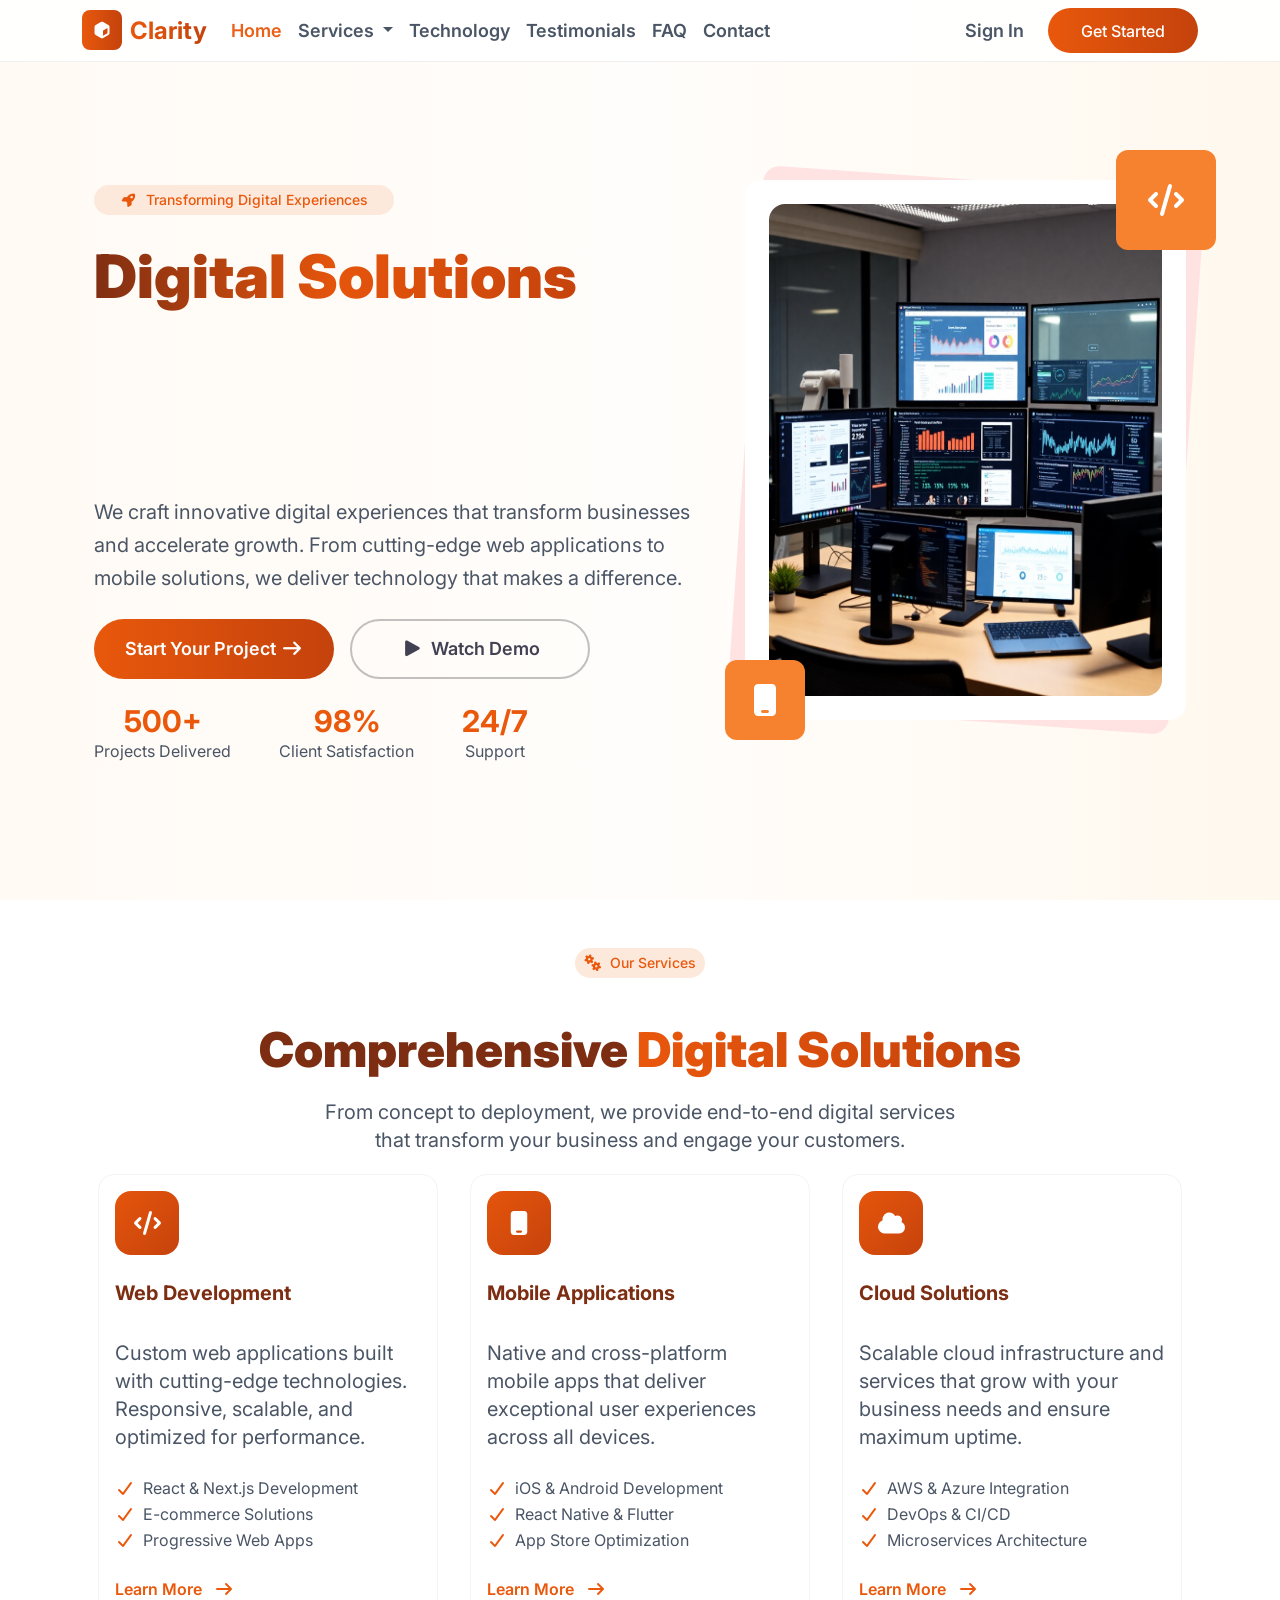
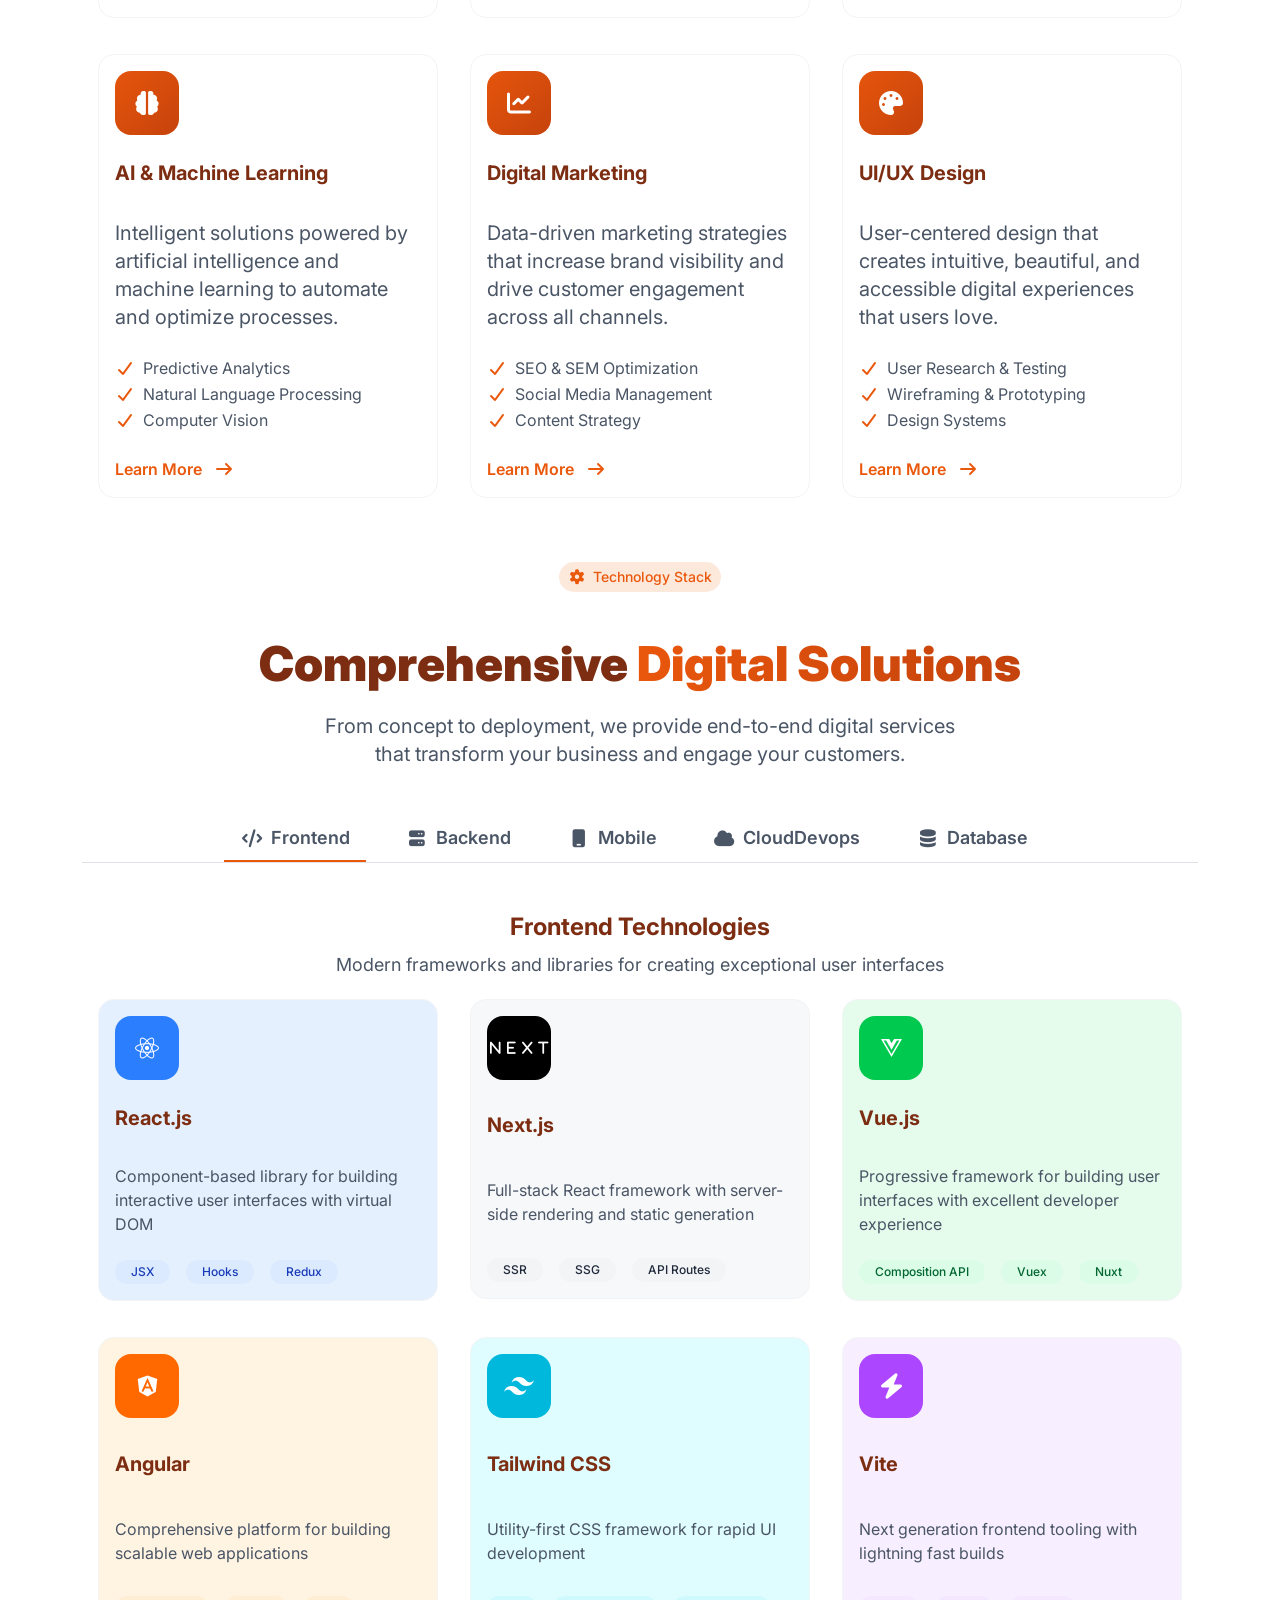
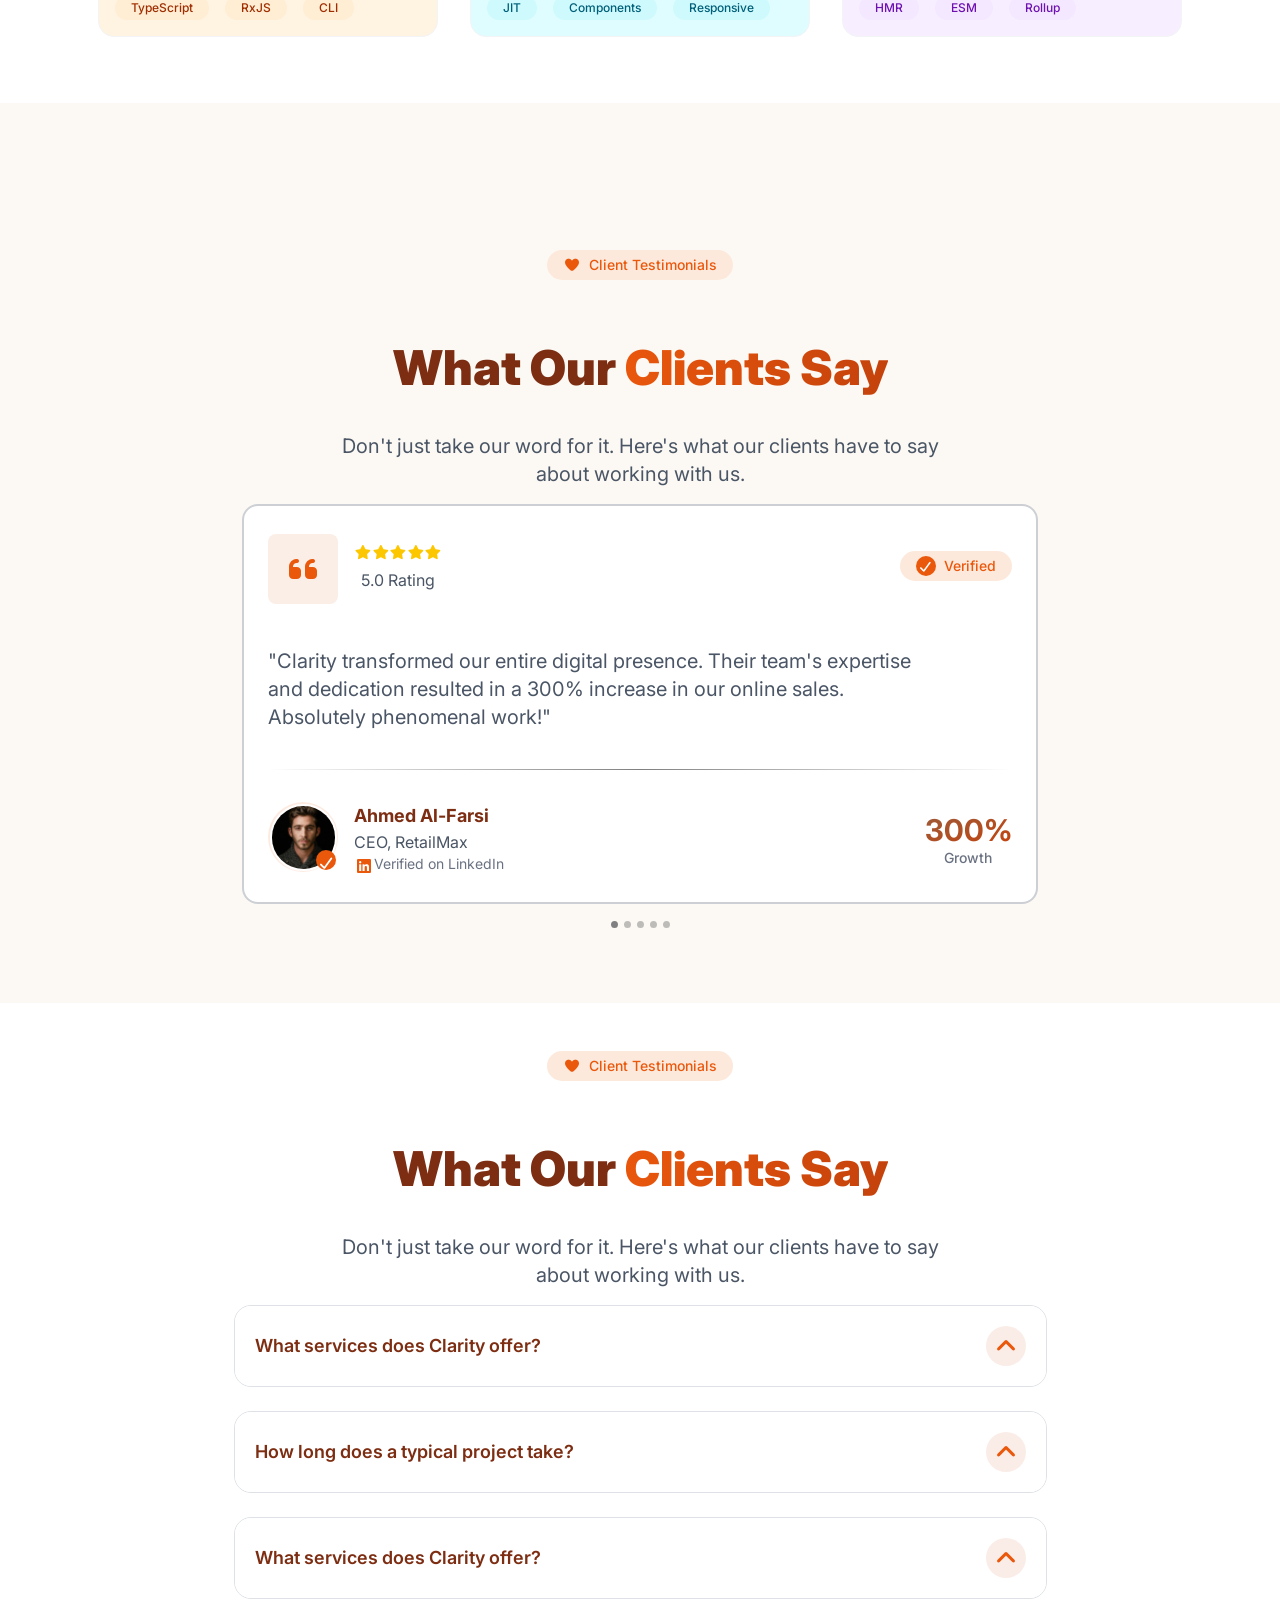
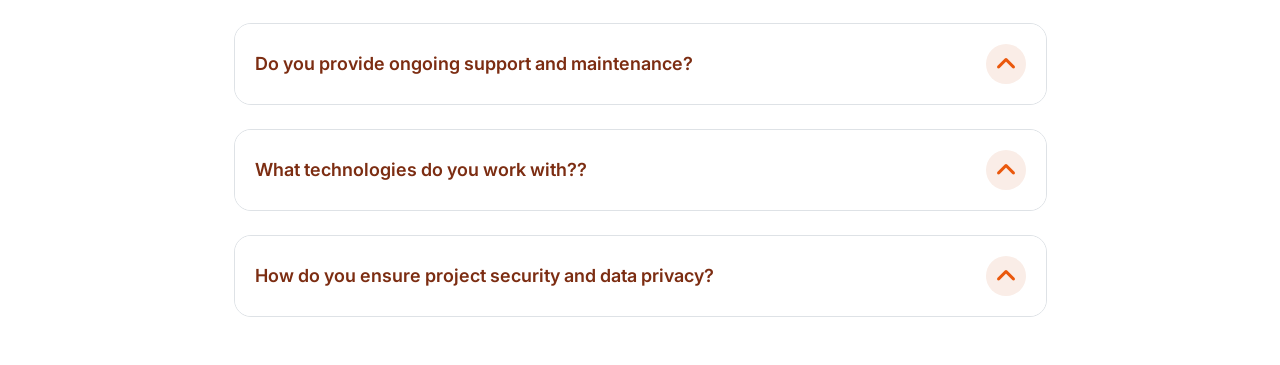
==== commit fc3a23ea: "FINISH TILL FAQ" ====
--- a/index.html
+++ b/index.html
@@ -406,505 +406,1025 @@
                 business and engage your
                 customers.</p>
 
-        <ul class="nav nav-pills mb-5 container d-flex gap-4 justify-content-center mt-5 border-bottom" id="pills-tab" role="tablist">
-            <li class="nav-item" role="presentation">
-                <button class="nav-link active gap-2 d-flex align-items-center justify-content-center" id="pills-Frontend-tab" data-bs-toggle="pill" data-bs-target="#pills-Frontend"
-                    type="button" role="tab" aria-controls="pills-Frontend" aria-selected="true"><i class="fa-solid fa-code " style="color: #4a5565;"></i>Frontend</button>
-            </li>
-            <li class="nav-item" role="presentation">
-                <button class="nav-link gap-2 d-flex align-items-center justify-content-center" id="pills-Backend-tab" data-bs-toggle="pill" data-bs-target="#pills-Backend"
-                    type="button" role="tab" aria-controls="pills-Backend" aria-selected="false"><i class="fa-solid fa-server" style="color: #4a5565;"></i>Backend</button>
-            </li>
-            <li class="nav-item" role="presentation">
-                <button class="nav-link gap-2 d-flex align-items-center justify-content-center" id="pills-Mobile-tab" data-bs-toggle="pill" data-bs-target="#pills-Mobile"
-                    type="button" role="tab" aria-controls="pills-Mobile" aria-selected="false"><i class="fa-solid fa-mobile" style="color: #4a5565;"></i>Mobile</button>
-            </li>
-            <li class="nav-item" role="presentation">
-                <button class="nav-link gap-2 d-flex align-items-center justify-content-center" id="pills-CloudDevops-tab" data-bs-toggle="pill" data-bs-target="#pills-CloudDevops"
-                    type="button" role="tab" aria-controls="pills-CloudDevops" aria-selected="false"><i class="fa-solid fa-cloud" style="color: #4a5565;"></i>CloudDevops</button>
-            </li>
-            <li class="nav-item" role="presentation">
-                <button class="nav-link gap-2 d-flex align-items-center justify-content-center" id="pills-Database-tab" data-bs-toggle="pill" data-bs-target="#pills-Database"
-                    type="button" role="tab" aria-controls="pills-Database" aria-selected="false"><i class="fa-solid fa-database" style="color: #4a5565;"></i>Database</button>
-            </li>
-        </ul>
-        <div class="tab-content" id="pills-tabContent">
-            <div class="tab-pane fade show active" id="pills-Frontend" role="tabpanel" aria-labelledby="pills-Frontend-tab"
-                tabindex="0">
-                <h3>Frontend Technologies</h3>
-                <p class="m-auto asdasd">Modern frameworks and libraries for creating exceptional user interfaces</p>
-                        <div class="container text-start ">
-                            <div class="row">
-                                <div class="col-sm-12 col-md-6 col-lg-6 col-xl-4 gy-1 p-3">
-                                    <div class="tech tech1 p-3 rounded-4 d-flex flex-column gap-4">
-                                        <div class="itemcon d-flex align-items-center justify-content-center rounded-4"><i
-                                                class="fa-brands fa-react fa-xl" style="color: rgb(255, 255, 255);"></i></div>
-                                        <h5>React.js</h5>
-                                        <p>Component-based library for building interactive user interfaces with virtual DOM</p>
-                                        <div class=" d-flex flex-row gap-3">
-                                            <span class="badge tb1 rounded-pill ps-3 pe-3">JSX</span>
-                                            <span class="badge tb1 rounded-pill ps-3 pe-3">Hooks</span>
-                                            <span class="badge tb1 rounded-pill ps-3 pe-3">Redux</span>
-                                        </div>
-                        
-                                    </div>
-                                </div>
-                                <div class="col-sm-12 col-md-6 col-lg-6 col-xl-4 gy-1 p-3">
-                                    <div class="tech tech2 p-3 rounded-4 d-flex flex-column gap-4">
-                                        <div class="itemcon d-flex align-items-center justify-content-center rounded-4">
-                                            <i class="fa-solid fa-n fa-sm"
-                                                style="color: rgb(255, 255, 255);"></i>
-                                            <i class="fa-solid fa-e fa-sm"
-                                                style="color: rgb(255, 255, 255);"></i>
-                                            <i class="fa-solid fa-x fa-sm"
-                                                style="color: rgb(255, 255, 255);"></i>
-                                            <i class="fa-solid fa-t fa-sm"
-                                                style="color: rgb(255, 255, 255);"></i>
-                                            </div>
-                                        <h5>Next.js</h5>
-                                        <p>Full-stack React framework with server-side rendering and static generation</p>
-                                        <div class=" d-flex flex-row gap-3">
-                                            <span class="badge tb1 rounded-pill ps-3 pe-3">SSR</span>
-                                            <span class="badge tb1 rounded-pill ps-3 pe-3">SSG</span>
-                                            <span class="badge tb1 rounded-pill ps-3 pe-3">API Routes</span>
-                                        </div>
-                        
-                                    </div>
-                                </div>
-                                <div class="col-sm-12 col-md-6 col-lg-6 col-xl-4 gy-1 p-3">
-                                    <div class="tech tech3 p-3 rounded-4 d-flex flex-column gap-4">
-                                        <div class="itemcon d-flex align-items-center justify-content-center rounded-4"><i class="fa-brands fa-vuejs fa-xl"
-                                                style="color: rgb(255, 255, 255);"></i></div>
-                                        <h5>Vue.js</h5>
-                                        <p>Progressive framework for building user interfaces with excellent developer experience</p>
-                                        <div class=" d-flex flex-row gap-3">
-                                            <span class="badge tb1 rounded-pill ps-3 pe-3">Composition API</span>
-                                            <span class="badge tb1 rounded-pill ps-3 pe-3">Vuex</span>
-                                            <span class="badge tb1 rounded-pill ps-3 pe-3">Nuxt</span>
-                                        </div>
-                                    </div>
-                                </div>
-                                <div class="col-sm-12 col-md-6 col-lg-6 col-xl-4 gy-1 p-3">
-                                    <div class="tech tech4 p-3 rounded-4 d-flex flex-column gap-4">
-                                        <div class="itemcon d-flex align-items-center justify-content-center rounded-4"><i class="fa-brands fa-angular fa-xl"
-                                                style="color: rgb(255, 255, 255);"></i></div>
-                                        <h5>Angular</h5>
-                                        <p>Comprehensive platform for building scalable web applications</p>
-                                        <div class=" d-flex flex-row gap-3">
-                                            <span class="badge tb1 rounded-pill ps-3 pe-3">TypeScript</span>
-                                            <span class="badge tb1 rounded-pill ps-3 pe-3">RxJS</span>
-                                            <span class="badge tb1 rounded-pill ps-3 pe-3">CLI</span>
-                                        </div>
-                                    </div>
-                                </div>
-                                <div class="col-sm-12 col-md-6 col-lg-6 col-xl-4 gy-1 p-3">
-                                    <div class="tech tech5 p-3 rounded-4 d-flex flex-column gap-4">
-                                        <div class="itemcon d-flex align-items-center justify-content-center rounded-4"><i class="fa-brands fa-tailwind-css fa-xl"
-                                                style="color: rgb(255, 255, 255);"></i></div>
-                                        <h5>Tailwind CSS</h5>
-                                        <p>Utility-first CSS framework for rapid UI development</p>
-                                        <div class=" d-flex flex-row gap-3">
-                                            <span class="badge tb1 rounded-pill ps-3 pe-3">JIT</span>
-                                            <span class="badge tb1 rounded-pill ps-3 pe-3">Components</span>
-                                            <span class="badge tb1 rounded-pill ps-3 pe-3">Responsive</span>
-                                        </div>
-                                    </div>
-                                </div>
-                                <div class="col-sm-12 col-md-6 col-lg-6 col-xl-4 gy-1 p-3">
-                                    <div class="tech tech6 p-3 rounded-4 d-flex flex-column gap-4">
-                                        <div class="itemcon d-flex align-items-center justify-content-center rounded-4"><i class="fa-solid fa-bolt fa-xl"
-                                                style="color: rgb(255, 255, 255);"></i></div>
-                                        <h5>Vite</h5>
-                                        <p>Next generation frontend tooling with lightning fast builds</p>
-                                        <div class=" d-flex flex-row gap-3">
-                                            <span class="badge tb1 rounded-pill ps-3 pe-3">HMR</span>
-                                            <span class="badge tb1 rounded-pill ps-3 pe-3">ESM</span>
-                                            <span class="badge tb1 rounded-pill ps-3 pe-3">Rollup</span>
-                                        </div>
-                                    </div>
-                                </div>
-                        
-                        
-                            </div>
-                        </div>
-
-            </div>
-            <div class="tab-pane fade" id="pills-Backend" role="tabpanel" aria-labelledby="pills-Backend-tab" tabindex="0">
-                                <h3>Backend Technologies</h3>
-                                <p class="m-auto asdasd">Robust server-side technologies for scalable and secure applications</p>
-
-                <div class="container text-start ">
-                    <div class="row" >
-                        <div class="col-sm-12 col-md-6 col-lg-6 col-xl-4 gy-1 p-3">
-                            <div class="tech tech1 p-3 rounded-4 d-flex flex-column gap-4">
-                                <div class="itemcon d-flex align-items-center justify-content-center rounded-4"><i
-                                        class="fa-brands fa-node-js fa-xl" style="color: rgb(255, 255, 255);"></i></div>
-                                <h5>Node.js</h5>
-                                <p>JavaScript runtime built on Chrome's V8 engine for server-side development</p>
-                                <div class=" d-flex flex-row gap-3">
-                                    <span class="badge tb1 rounded-pill ps-3 pe-3">Express.js</span>
-                                    <span class="badge tb1 rounded-pill ps-3 pe-3">NPM</span>
-                                    <span class="badge tb1 rounded-pill ps-3 pe-3">TypeScript</span>
-                                </div>
-                
-                            </div>
-                        </div>
-                        <div class="col-sm-12 col-md-6 col-lg-6 col-xl-4 gy-1 p-3">
-                            <div class="tech tech2 p-3 rounded-4 d-flex flex-column gap-4">
-                                <div class="itemcon d-flex align-items-center justify-content-center rounded-4">
-                                    <i class="fa-brands fa-python fa-xl" style="color: rgb(255, 255, 255);"></i>
-                                </div>
-                                <h5>Python</h5>
-                                <p>Versatile programming language with powerful frameworks for web development</p>
-                                <div class=" d-flex flex-row gap-3">
-                                    <span class="badge tb1 rounded-pill ps-3 pe-3">Django</span>
-                                    <span class="badge tb1 rounded-pill ps-3 pe-3">FastAPI</span>
-                                    <span class="badge tb1 rounded-pill ps-3 pe-3">Flask</span>
-                                </div>
-                
-                            </div>
-                        </div>
-                        <div class="col-sm-12 col-md-6 col-lg-6 col-xl-4 gy-1 p-3">
-                            <div class="tech tech3 p-3 rounded-4 d-flex flex-column gap-4">
-                                <div class="itemcon d-flex align-items-center justify-content-center rounded-4"><i
-                                        class="fa-brands fa-golang fa-xl" style="color: rgb(255, 255, 255);"></i></div>
-                                <h5>Golang</h5>
-                                <p>Fast, statically typed language designed for modern software development</p>
-                                <div class=" d-flex flex-row gap-3">
-                                    <span class="badge tb1 rounded-pill ps-3 pe-3">Gin</span>
-                                    <span class="badge tb1 rounded-pill ps-3 pe-3">Goroutines</span>
-                                    <span class="badge tb1 rounded-pill ps-3 pe-3">Microservices</span>
-                                </div>
-                            </div>
-                        </div>
-                        <div class="col-sm-12 col-md-6 col-lg-6 col-xl-4 gy-1 p-3">
-                            <div class="tech tech4 p-3 rounded-4 d-flex flex-column gap-4">
-                                <div class="itemcon d-flex align-items-center justify-content-center rounded-4"><i
-                                        class="fa-brands fa-java fa-xl" style="color: rgb(255, 255, 255);"></i></div>
-                                <h5>Java</h5>
-                                <p>Enterprise-grade platform with robust frameworks for large-scale applications</p>
-                                <div class=" d-flex flex-row gap-3">
-                                    <span class="badge tb1 rounded-pill ps-3 pe-3">Spring Boot</span>
-                                    <span class="badge tb1 rounded-pill ps-3 pe-3">Hibernate</span>
-                                    <span class="badge tb1 rounded-pill ps-3 pe-3">Maven</span>
-                                </div>
-                            </div>
-                        </div>
-                        <div class="col-sm-12 col-md-6 col-lg-6 col-xl-4 gy-1 p-3">
-                            <div class="tech tech5 p-3 rounded-4 d-flex flex-column gap-4">
-                                <div class="itemcon d-flex align-items-center justify-content-center rounded-4">
-                                    <i class="fa-solid fa-n " style="color: rgb(255, 255, 255);"></i>
-                                    <i class="fa-solid fa-e " style="color: rgb(255, 255, 255);"></i>
-                                    <i class="fa-solid fa-t " style="color: rgb(255, 255, 255);"></i>
-                                    </div>
-                                <h5>.NET Core</h5>
-                                <p>Cross-platform framework for building modern, cloud-based applications</p>
-                                <div class=" d-flex flex-row gap-3">
-                                    <span class="badge tb1 rounded-pill ps-3 pe-3">C#</span>
-                                    <span class="badge tb1 rounded-pill ps-3 pe-3">Entity Framework</span>
-                                    <span class="badge tb1 rounded-pill ps-3 pe-3">Azure</span>
-                                </div>
-                            </div>
-                        </div>
-                        <div class="col-sm-12 col-md-6 col-lg-6 col-xl-4 gy-1 p-3">
-                            <div class="tech tech6 p-3 rounded-4 d-flex flex-column gap-4">
-                                <div class="itemcon d-flex align-items-center justify-content-center rounded-4"><i
-                                        class="fa-solid fa-gem fa-xl" style="color: rgb(255, 255, 255);"></i></div>
-                                <h5>Ruby</h5>
-                                <p>Dynamic language focused on simplicity and productivity</p>
-                                <div class=" d-flex flex-row gap-3">
-                                    <span class="badge tb1 rounded-pill ps-3 pe-3">Rails</span>
-                                    <span class="badge tb1 rounded-pill ps-3 pe-3">Sinatra</span>
-                                    <span class="badge tb1 rounded-pill ps-3 pe-3">RubyGems</span>
-                                </div>
-                            </div>
-                        </div>
-                
-                
-                    </div>
-                </div>
-            </div>
-            <div class="tab-pane fade" id="pills-Mobile" role="tabpanel" aria-labelledby="pills-Mobile-tab" tabindex="0">
-                                <h3>Mobile Technologies</h3>
-                                <p class="m-auto asdasd">Native and cross-platform solutions for iOS and Android development</p>
-
-                                <div class="container text-start ">
-                                    <div class="row">
-                                        <div class="col-sm-12 col-md-6 col-lg-6 col-xl-4 gy-1 p-3">
-                                            <div class="tech tech1 p-3 rounded-4 d-flex flex-column gap-4">
-                                                <div class="itemcon d-flex align-items-center justify-content-center rounded-4"><i
-                                                        class="fa-brands fa-react fa-xl" style="color: rgb(255, 255, 255);"></i></div>
-                                                <h5>React Native</h5>
-                                                <p>Cross-platform mobile development using React and JavaScript</p>
-                                                <div class=" d-flex flex-row gap-3">
-                                                    <span class="badge tb1 rounded-pill ps-3 pe-3">Expo</span>
-                                                    <span class="badge tb1 rounded-pill ps-3 pe-3">Navigation</span>
-                                                    <span class="badge tb1 rounded-pill ps-3 pe-3">Redux</span>
-                                                </div>
-                                
-                                            </div>
-                                        </div>
-                                        <div class="col-sm-12 col-md-6 col-lg-6 col-xl-4 gy-1 p-3">
-                                            <div class="tech tech2 p-3 rounded-4 d-flex flex-column gap-4">
-                                                <div class="itemcon d-flex align-items-center justify-content-center rounded-4">
-                                                    <i class="fa-solid fa-mobile fa-xl" style="color: rgb(255, 255, 255);"></i>
-                                                </div>
-                                                <h5>Flutter</h5>
-                                                <p>Google's UI toolkit for building natively compiled applications</p>
-                                                <div class=" d-flex flex-row gap-3">
-                                                    <span class="badge tb1 rounded-pill ps-3 pe-3">Dart</span>
-                                                    <span class="badge tb1 rounded-pill ps-3 pe-3">Widgets</span>
-                                                    <span class="badge tb1 rounded-pill ps-3 pe-3">Material</span>
-                                                </div>
-                                
-                                            </div>
-                                        </div>
-                                        <div class="col-sm-12 col-md-6 col-lg-6 col-xl-4 gy-1 p-3">
-                                            <div class="tech tech3 p-3 rounded-4 d-flex flex-column gap-4">
-                                                <div class="itemcon d-flex align-items-center justify-content-center rounded-4"><i
-                                                        class="fa-brands fa-apple fa-xl" style="color: rgb(255, 255, 255);"></i></div>
-                                                <h5>iOS Native</h5>
-                                                <p>Native iOS development using Swift and Xcode</p>
-                                                <div class=" d-flex flex-row gap-3">
-                                                    <span class="badge tb1 rounded-pill ps-3 pe-3">Swift</span>
-                                                    <span class="badge tb1 rounded-pill ps-3 pe-3">SwiftUI</span>
-                                                    <span class="badge tb1 rounded-pill ps-3 pe-3">Core Data</span>
-                                                </div>
-                                            </div>
-                                        </div>
-                                        <div class="col-sm-12 col-md-6 col-lg-6 col-xl-4 gy-1 p-3">
-                                            <div class="tech tech4 p-3 rounded-4 d-flex flex-column gap-4">
-                                                <div class="itemcon d-flex align-items-center justify-content-center rounded-4"><i
-                                                        class="fa-brands fa-android fa-xl" style="color: rgb(255, 255, 255);"></i></div>
-                                                <h5>Android Native</h5>
-                                                <p>Native Android development using Kotlin and Android Studio</p>
-                                                <div class=" d-flex flex-row gap-3">
-                                                    <span class="badge tb1 rounded-pill ps-3 pe-3">Kotlin</span>
-                                                    <span class="badge tb1 rounded-pill ps-3 pe-3">Jetpack</span>
-                                                    <span class="badge tb1 rounded-pill ps-3 pe-3">Room</span>
-                                                </div>
-                                            </div>
-                                        </div>
-                                        <div class="col-sm-12 col-md-6 col-lg-6 col-xl-4 gy-1 p-3">
-                                            <div class="tech tech5 p-3 rounded-4 d-flex flex-column gap-4">
-                                                <div class="itemcon d-flex align-items-center justify-content-center rounded-4">
-                                                    <i class="fa-solid fa-code fa-xl" style="color: rgb(255, 255, 255);"></i>
-                                                </div>
-                                                <h5>Xamarin</h5>
-                                                <p>Microsoft's cross-platform solution using C# and .NET</p>
-                                                <div class=" d-flex flex-row gap-3">
-                                                    <span class="badge tb1 rounded-pill ps-3 pe-3">C#</span>
-                                                    <span class="badge tb1 rounded-pill ps-3 pe-3">Forms</span>
-                                                    <span class="badge tb1 rounded-pill ps-3 pe-3">MVVM</span>
-                                                </div>
-                                            </div>
-                                        </div>
-                                        <div class="col-sm-12 col-md-6 col-lg-6 col-xl-4 gy-1 p-3">
-                                            <div class="tech tech6 p-3 rounded-4 d-flex flex-column gap-4">
-                                                <div class="itemcon d-flex align-items-center justify-content-center rounded-4"><i
-                                                        class="fa-solid fa-globe fa-xl" style="color: rgb(255, 255, 255);"></i></div>
-                                                <h5>PWA</h5>
-                                                <p>Progressive Web Apps with native-like mobile experiences</p>
-                                                <div class=" d-flex flex-row gap-3">
-                                                    <span class="badge tb1 rounded-pill ps-3 pe-3">Service Worker</span>
-                                                    <span class="badge tb1 rounded-pill ps-3 pe-3">Manifest</span>
-                                                    <span class="badge tb1 rounded-pill ps-3 pe-3">Offline</span>
-                                                </div>
-                                            </div>
-                                        </div>                                
-                                    </div>
-                                </div>
-
-            </div>
-            <div class="tab-pane fade" id="pills-CloudDevops" role="tabpanel" aria-labelledby="pills-CloudDevops-tab" tabindex="0">
-                                <h3>Cloud & DevOps</h3>
-                                <p class="m-auto asdasd">Modern cloud infrastructure and deployment technologies</p>
-
-                                                <div class="container text-start ">
-                                                    <div class="row">
-                                                        <div class="col-sm-12 col-md-6 col-lg-6 col-xl-4 gy-1 p-3">
-                                                            <div class="tech tech1 p-3 rounded-4 d-flex flex-column gap-4">
-                                                                <div class="itemcon d-flex align-items-center justify-content-center rounded-4"><i
-                                                                        class="fa-brands fa-amazon fa-xl" style="color: rgb(255, 255, 255);"></i></div>
-                                                                <h5>Amazon AWS</h5>
-                                                                <p>Comprehensive cloud computing platform with extensive services</p>
-                                                                <div class=" d-flex flex-row gap-3">
-                                                                    <span class="badge tb1 rounded-pill ps-3 pe-3">EC2</span>
-                                                                    <span class="badge tb1 rounded-pill ps-3 pe-3">Lambda</span>
-                                                                    <span class="badge tb1 rounded-pill ps-3 pe-3">S3</span>
-                                                                </div>
-                                                
-                                                            </div>
-                                                        </div>
-                                                        <div class="col-sm-12 col-md-6 col-lg-6 col-xl-4 gy-1 p-3">
-                                                            <div class="tech tech2 p-3 rounded-4 d-flex flex-column gap-4">
-                                                                <div class="itemcon d-flex align-items-center justify-content-center rounded-4">
-                                                                    <i class="fa-brands fa-microsoft fa-xl" style="color: rgb(255, 255, 255);"></i>
-                                                                </div>
-                                                                <h5>Microsoft Azure</h5>
-                                                                <p>Enterprise cloud platform with integrated development tools</p>
-                                                                <div class=" d-flex flex-row gap-3">
-                                                                    <span class="badge tb1 rounded-pill ps-3 pe-3">App Service</span>
-                                                                    <span class="badge tb1 rounded-pill ps-3 pe-3">Functions</span>
-                                                                    <span class="badge tb1 rounded-pill ps-3 pe-3">DevOps</span>
-                                                                </div>
-                                                
-                                                            </div>
-                                                        </div>
-                                                        <div class="col-sm-12 col-md-6 col-lg-6 col-xl-4 gy-1 p-3">
-                                                            <div class="tech tech3 p-3 rounded-4 d-flex flex-column gap-4">
-                                                                <div class="itemcon d-flex align-items-center justify-content-center rounded-4"><i
-                                                                        class="fa-brands fa-google fa-xl" style="color: rgb(255, 255, 255);"></i></div>
-                                                                <h5>Google Cloud</h5>
-                                                                <p>Google's cloud computing platform with AI and ML capabilities</p>
-                                                                <div class=" d-flex flex-row gap-3">
-                                                                    <span class="badge tb1 rounded-pill ps-3 pe-3">Compute Engine</span>
-                                                                    <span class="badge tb1 rounded-pill ps-3 pe-3">Cloud Run</span>
-                                                                    <span class="badge tb1 rounded-pill ps-3 pe-3">BigQuery</span>
-                                                                </div>
-                                                            </div>
-                                                        </div>
-                                                        <div class="col-sm-12 col-md-6 col-lg-6 col-xl-4 gy-1 p-3">
-                                                            <div class="tech tech4 p-3 rounded-4 d-flex flex-column gap-4">
-                                                                <div class="itemcon d-flex align-items-center justify-content-center rounded-4"><i
-                                                                        class="fa-brands fa-docker fa-xl" style="color: rgb(255, 255, 255);"></i></div>
-                                                                <h5>Docker</h5>
-                                                                <p>Containerization platform for consistent application deployment</p>
-                                                                <div class=" d-flex flex-row gap-3">
-                                                                    <span class="badge tb1 rounded-pill ps-3 pe-3">Containers</span>
-                                                                    <span class="badge tb1 rounded-pill ps-3 pe-3">Images</span>
-                                                                    <span class="badge tb1 rounded-pill ps-3 pe-3">Compose</span>
-                                                                </div>
-                                                            </div>
-                                                        </div>
-                                                        <div class="col-sm-12 col-md-6 col-lg-6 col-xl-4 gy-1 p-3">
-                                                            <div class="tech tech5 p-3 rounded-4 d-flex flex-column gap-4">
-                                                                <div class="itemcon d-flex align-items-center justify-content-center rounded-4">
-                                                                    <i class="fa-brands fa-kubernetes fa-xl" style="color: rgb(255, 255, 255);"></i>
-                                                                </div>
-                                                                <h5>Kubernetes</h5>
-                                                                <p>Container orchestration system for automating deployment and scaling</p>
-                                                                <div class=" d-flex flex-row gap-3">
-                                                                    <span class="badge tb1 rounded-pill ps-3 pe-3">Pods</span>
-                                                                    <span class="badge tb1 rounded-pill ps-3 pe-3">Services</span>
-                                                                    <span class="badge tb1 rounded-pill ps-3 pe-3">Helm</span>
-                                                                </div>
-                                                            </div>
-                                                        </div>
-                                                        <div class="col-sm-12 col-md-6 col-lg-6 col-xl-4 gy-1 p-3">
-                                                            <div class="tech tech6 p-3 rounded-4 d-flex flex-column gap-4">
-                                                                <div class="itemcon d-flex align-items-center justify-content-center rounded-4"><i
-                                                                        class="fa-solid fa-robot fa-xl" style="color: rgb(255, 255, 255);"></i></div>
-                                                                <h5>CI/CD Pipeline</h5>
-                                                                <p>Automated build, test, and deployment workflows</p>
-                                                                <div class=" d-flex flex-row gap-3">
-                                                                    <span class="badge tb1 rounded-pill ps-3 pe-3">Jenkins</span>
-                                                                    <span class="badge tb1 rounded-pill ps-3 pe-3">GitHub Actions</span>
-                                                                    <span class="badge tb1 rounded-pill ps-3 pe-3">GitLab CI</span>
-                                                                </div>
-                                                            </div>
-                                                        </div>
-                                                    </div>
-                                                </div>
-
-            </div>
-            <div class="tab-pane fade" id="pills-Database" role="tabpanel" aria-labelledby="pills-Database-tab" tabindex="0">
-                                <h3>Database Technologies</h3>
-                                <p class="m-auto asdasd">Robust data storage solutions for modern applications</p>
-
-                                                <div class="container text-start ">
-                                                    <div class="row">
-                                                        <div class="col-sm-12 col-md-6 col-lg-6 col-xl-4 gy-1 p-3">
-                                                            <div class="tech tech1 p-3 rounded-4 d-flex flex-column gap-4">
-                                                                <div class="itemcon d-flex align-items-center justify-content-center rounded-4"><i
-                                                                        class="fa-solid fa-database fa-xl" style="color: rgb(255, 255, 255);"></i></div>
-                                                                <h5>PostgreSQL</h5>
-                                                                <p>Advanced open-source relational database with JSON support</p>
-                                                                <div class=" d-flex flex-row gap-3">
-                                                                    <span class="badge tb1 rounded-pill ps-3 pe-3">ACID</span>
-                                                                    <span class="badge tb1 rounded-pill ps-3 pe-3">JSON</span>
-                                                                    <span class="badge tb1 rounded-pill ps-3 pe-3">Extensions</span>
-                                                                </div>
-                                                
-                                                            </div>
-                                                        </div>
-                                                        <div class="col-sm-12 col-md-6 col-lg-6 col-xl-4 gy-1 p-3">
-                                                            <div class="tech tech2 p-3 rounded-4 d-flex flex-column gap-4">
-                                                                <div class="itemcon d-flex align-items-center justify-content-center rounded-4">
-                                                                    <i class="fa-brands fa-mdb fa-xl" style="color: rgb(255, 255, 255);"></i>
-                                                                </div>
-                                                                <h5>MongoDB</h5>
-                                                                <p>Flexible NoSQL document database for modern applications</p>
-                                                                <div class=" d-flex flex-row gap-3">
-                                                                    <span class="badge tb1 rounded-pill ps-3 pe-3">Documents</span>
-                                                                    <span class="badge tb1 rounded-pill ps-3 pe-3">Aggregation</span>
-                                                                    <span class="badge tb1 rounded-pill ps-3 pe-3">Sharding</span>
-                                                                </div>
-                                                
-                                                            </div>
-                                                        </div>
-                                                        <div class="col-sm-12 col-md-6 col-lg-6 col-xl-4 gy-1 p-3">
-                                                            <div class="tech tech3 p-3 rounded-4 d-flex flex-column gap-4">
-                                                                <div class="itemcon d-flex align-items-center justify-content-center rounded-4"><i
-                                                                        class="fa-solid fa-fire fa-xl" style="color: rgb(255, 255, 255);"></i></div>
-                                                                <h5>Redis</h5>
-                                                                <p>In-memory data structure store for caching and real-time applications</p>
-                                                                <div class=" d-flex flex-row gap-3">
-                                                                    <span class="badge tb1 rounded-pill ps-3 pe-3">Cache</span>
-                                                                    <span class="badge tb1 rounded-pill ps-3 pe-3">Pub/Sub</span>
-                                                                    <span class="badge tb1 rounded-pill ps-3 pe-3">Streams</span>
-                                                                </div>
-                                                            </div>
-                                                        </div>
-                                                        <div class="col-sm-12 col-md-6 col-lg-6 col-xl-4 gy-1 p-3">
-                                                            <div class="tech tech4 p-3 rounded-4 d-flex flex-column gap-4">
-                                                                <div class="itemcon d-flex align-items-center justify-content-center rounded-4">
-                                                                    <i class="fa-solid fa-database fa-xl" style="color: rgb(255, 255, 255);"></i>
-                                                                </div>
-                                                                <h5>MySQL</h5>
-                                                                <p>Popular open-source relational database management system</p>
-                                                                <div class=" d-flex flex-row gap-3">
-                                                                    <span class="badge tb1 rounded-pill ps-3 pe-3">InnoDB</span>
-                                                                    <span class="badge tb1 rounded-pill ps-3 pe-3">Replication</span>
-                                                                    <span class="badge tb1 rounded-pill ps-3 pe-3">Clustering</span>
-                                                                </div>
-                                                            </div>
-                                                        </div>
-                                                        <div class="col-sm-12 col-md-6 col-lg-6 col-xl-4 gy-1 p-3">
-                                                            <div class="tech tech5 p-3 rounded-4 d-flex flex-column gap-4">
-                                                                <div class="itemcon d-flex align-items-center justify-content-center rounded-4">
-                                                                    <i class="fa-solid fa-chart-line fa-xl" style="color: rgb(255, 255, 255);"></i>
-                                                                </div>
-                                                                <h5>Elasticsearch</h5>
-                                                                <p>Distributed search and analytics engine for complex queries</p>
-                                                                <div class=" d-flex flex-row gap-3">
-                                                                    <span class="badge tb1 rounded-pill ps-3 pe-3">Search</span>
-                                                                    <span class="badge tb1 rounded-pill ps-3 pe-3">Analytics</span>
-                                                                    <span class="badge tb1 rounded-pill ps-3 pe-3">Kibana</span>
-                                                                </div>
-                                                            </div>
-                                                        </div>
-                                                        <div class="col-sm-12 col-md-6 col-lg-6 col-xl-4 gy-1 p-3">
-                                                            <div class="tech tech6 p-3 rounded-4 d-flex flex-column gap-4">
-                                                                <div class="itemcon d-flex align-items-center justify-content-center rounded-4"><i
-                                                                        class="fa-solid fa-diagram-project fa-xl" style="color: rgb(255, 255, 255);"></i></div>
-                                                                <h5>GraphQL</h5>
-                                                                <p>Query language and runtime for APIs with flexible data fetching</p>
-                                                                <div class=" d-flex flex-row gap-3">
-                                                                    <span class="badge tb1 rounded-pill ps-3 pe-3">Schema</span>
-                                                                    <span class="badge tb1 rounded-pill ps-3 pe-3">Resolvers</span>
-                                                                    <span class="badge tb1 rounded-pill ps-3 pe-3">Apollo</span>
-                                                                </div>
-                                                            </div>
-                                                        </div>
-                                                    </div>
-                                                </div>
-
+            <ul class="nav nav-pills mb-5 container d-flex gap-4 justify-content-center mt-5 border-bottom"
+                id="pills-tab" role="tablist">
+                <li class="nav-item" role="presentation">
+                    <button class="nav-link active gap-2 d-flex align-items-center justify-content-center"
+                        id="pills-Frontend-tab" data-bs-toggle="pill" data-bs-target="#pills-Frontend" type="button"
+                        role="tab" aria-controls="pills-Frontend" aria-selected="true"><i class="fa-solid fa-code "
+                            style="color: #4a5565;"></i>Frontend</button>
+                </li>
+                <li class="nav-item" role="presentation">
+                    <button class="nav-link gap-2 d-flex align-items-center justify-content-center"
+                        id="pills-Backend-tab" data-bs-toggle="pill" data-bs-target="#pills-Backend" type="button"
+                        role="tab" aria-controls="pills-Backend" aria-selected="false"><i class="fa-solid fa-server"
+                            style="color: #4a5565;"></i>Backend</button>
+                </li>
+                <li class="nav-item" role="presentation">
+                    <button class="nav-link gap-2 d-flex align-items-center justify-content-center"
+                        id="pills-Mobile-tab" data-bs-toggle="pill" data-bs-target="#pills-Mobile" type="button"
+                        role="tab" aria-controls="pills-Mobile" aria-selected="false"><i class="fa-solid fa-mobile"
+                            style="color: #4a5565;"></i>Mobile</button>
+                </li>
+                <li class="nav-item" role="presentation">
+                    <button class="nav-link gap-2 d-flex align-items-center justify-content-center"
+                        id="pills-CloudDevops-tab" data-bs-toggle="pill" data-bs-target="#pills-CloudDevops"
+                        type="button" role="tab" aria-controls="pills-CloudDevops" aria-selected="false"><i
+                            class="fa-solid fa-cloud" style="color: #4a5565;"></i>CloudDevops</button>
+                </li>
+                <li class="nav-item" role="presentation">
+                    <button class="nav-link gap-2 d-flex align-items-center justify-content-center"
+                        id="pills-Database-tab" data-bs-toggle="pill" data-bs-target="#pills-Database" type="button"
+                        role="tab" aria-controls="pills-Database" aria-selected="false"><i class="fa-solid fa-database"
+                            style="color: #4a5565;"></i>Database</button>
+                </li>
+            </ul>
+            <div class="tab-content" id="pills-tabContent">
+                <div class="tab-pane fade show active" id="pills-Frontend" role="tabpanel"
+                    aria-labelledby="pills-Frontend-tab" tabindex="0">
+                    <h3>Frontend Technologies</h3>
+                    <p class="m-auto asdasd">Modern frameworks and libraries for creating exceptional user interfaces
+                    </p>
+                    <div class="container text-start ">
+                        <div class="row">
+                            <div class="col-sm-12 col-md-6 col-lg-6 col-xl-4 gy-1 p-3">
+                                <div class="tech tech1 p-3 rounded-4 d-flex flex-column gap-4">
+                                    <div class="itemcon d-flex align-items-center justify-content-center rounded-4"><i
+                                            class="fa-brands fa-react fa-xl" style="color: rgb(255, 255, 255);"></i>
+                                    </div>
+                                    <h5>React.js</h5>
+                                    <p>Component-based library for building interactive user interfaces with virtual DOM
+                                    </p>
+                                    <div class=" d-flex flex-row gap-3">
+                                        <span class="badge tb1 rounded-pill ps-3 pe-3">JSX</span>
+                                        <span class="badge tb1 rounded-pill ps-3 pe-3">Hooks</span>
+                                        <span class="badge tb1 rounded-pill ps-3 pe-3">Redux</span>
+                                    </div>
+
+                                </div>
+                            </div>
+                            <div class="col-sm-12 col-md-6 col-lg-6 col-xl-4 gy-1 p-3">
+                                <div class="tech tech2 p-3 rounded-4 d-flex flex-column gap-4">
+                                    <div class="itemcon d-flex align-items-center justify-content-center rounded-4">
+                                        <i class="fa-solid fa-n fa-sm" style="color: rgb(255, 255, 255);"></i>
+                                        <i class="fa-solid fa-e fa-sm" style="color: rgb(255, 255, 255);"></i>
+                                        <i class="fa-solid fa-x fa-sm" style="color: rgb(255, 255, 255);"></i>
+                                        <i class="fa-solid fa-t fa-sm" style="color: rgb(255, 255, 255);"></i>
+                                    </div>
+                                    <h5>Next.js</h5>
+                                    <p>Full-stack React framework with server-side rendering and static generation</p>
+                                    <div class=" d-flex flex-row gap-3">
+                                        <span class="badge tb1 rounded-pill ps-3 pe-3">SSR</span>
+                                        <span class="badge tb1 rounded-pill ps-3 pe-3">SSG</span>
+                                        <span class="badge tb1 rounded-pill ps-3 pe-3">API Routes</span>
+                                    </div>
+
+                                </div>
+                            </div>
+                            <div class="col-sm-12 col-md-6 col-lg-6 col-xl-4 gy-1 p-3">
+                                <div class="tech tech3 p-3 rounded-4 d-flex flex-column gap-4">
+                                    <div class="itemcon d-flex align-items-center justify-content-center rounded-4"><i
+                                            class="fa-brands fa-vuejs fa-xl" style="color: rgb(255, 255, 255);"></i>
+                                    </div>
+                                    <h5>Vue.js</h5>
+                                    <p>Progressive framework for building user interfaces with excellent developer
+                                        experience</p>
+                                    <div class=" d-flex flex-row gap-3">
+                                        <span class="badge tb1 rounded-pill ps-3 pe-3">Composition API</span>
+                                        <span class="badge tb1 rounded-pill ps-3 pe-3">Vuex</span>
+                                        <span class="badge tb1 rounded-pill ps-3 pe-3">Nuxt</span>
+                                    </div>
+                                </div>
+                            </div>
+                            <div class="col-sm-12 col-md-6 col-lg-6 col-xl-4 gy-1 p-3">
+                                <div class="tech tech4 p-3 rounded-4 d-flex flex-column gap-4">
+                                    <div class="itemcon d-flex align-items-center justify-content-center rounded-4"><i
+                                            class="fa-brands fa-angular fa-xl" style="color: rgb(255, 255, 255);"></i>
+                                    </div>
+                                    <h5>Angular</h5>
+                                    <p>Comprehensive platform for building scalable web applications</p>
+                                    <div class=" d-flex flex-row gap-3">
+                                        <span class="badge tb1 rounded-pill ps-3 pe-3">TypeScript</span>
+                                        <span class="badge tb1 rounded-pill ps-3 pe-3">RxJS</span>
+                                        <span class="badge tb1 rounded-pill ps-3 pe-3">CLI</span>
+                                    </div>
+                                </div>
+                            </div>
+                            <div class="col-sm-12 col-md-6 col-lg-6 col-xl-4 gy-1 p-3">
+                                <div class="tech tech5 p-3 rounded-4 d-flex flex-column gap-4">
+                                    <div class="itemcon d-flex align-items-center justify-content-center rounded-4"><i
+                                            class="fa-brands fa-tailwind-css fa-xl"
+                                            style="color: rgb(255, 255, 255);"></i></div>
+                                    <h5>Tailwind CSS</h5>
+                                    <p>Utility-first CSS framework for rapid UI development</p>
+                                    <div class=" d-flex flex-row gap-3">
+                                        <span class="badge tb1 rounded-pill ps-3 pe-3">JIT</span>
+                                        <span class="badge tb1 rounded-pill ps-3 pe-3">Components</span>
+                                        <span class="badge tb1 rounded-pill ps-3 pe-3">Responsive</span>
+                                    </div>
+                                </div>
+                            </div>
+                            <div class="col-sm-12 col-md-6 col-lg-6 col-xl-4 gy-1 p-3">
+                                <div class="tech tech6 p-3 rounded-4 d-flex flex-column gap-4">
+                                    <div class="itemcon d-flex align-items-center justify-content-center rounded-4"><i
+                                            class="fa-solid fa-bolt fa-xl" style="color: rgb(255, 255, 255);"></i></div>
+                                    <h5>Vite</h5>
+                                    <p>Next generation frontend tooling with lightning fast builds</p>
+                                    <div class=" d-flex flex-row gap-3">
+                                        <span class="badge tb1 rounded-pill ps-3 pe-3">HMR</span>
+                                        <span class="badge tb1 rounded-pill ps-3 pe-3">ESM</span>
+                                        <span class="badge tb1 rounded-pill ps-3 pe-3">Rollup</span>
+                                    </div>
+                                </div>
+                            </div>
+
+
+                        </div>
+                    </div>
+
+                </div>
+                <div class="tab-pane fade" id="pills-Backend" role="tabpanel" aria-labelledby="pills-Backend-tab"
+                    tabindex="0">
+                    <h3>Backend Technologies</h3>
+                    <p class="m-auto asdasd">Robust server-side technologies for scalable and secure applications</p>
+
+                    <div class="container text-start ">
+                        <div class="row">
+                            <div class="col-sm-12 col-md-6 col-lg-6 col-xl-4 gy-1 p-3">
+                                <div class="tech tech1 p-3 rounded-4 d-flex flex-column gap-4">
+                                    <div class="itemcon d-flex align-items-center justify-content-center rounded-4"><i
+                                            class="fa-brands fa-node-js fa-xl" style="color: rgb(255, 255, 255);"></i>
+                                    </div>
+                                    <h5>Node.js</h5>
+                                    <p>JavaScript runtime built on Chrome's V8 engine for server-side development</p>
+                                    <div class=" d-flex flex-row gap-3">
+                                        <span class="badge tb1 rounded-pill ps-3 pe-3">Express.js</span>
+                                        <span class="badge tb1 rounded-pill ps-3 pe-3">NPM</span>
+                                        <span class="badge tb1 rounded-pill ps-3 pe-3">TypeScript</span>
+                                    </div>
+
+                                </div>
+                            </div>
+                            <div class="col-sm-12 col-md-6 col-lg-6 col-xl-4 gy-1 p-3">
+                                <div class="tech tech2 p-3 rounded-4 d-flex flex-column gap-4">
+                                    <div class="itemcon d-flex align-items-center justify-content-center rounded-4">
+                                        <i class="fa-brands fa-python fa-xl" style="color: rgb(255, 255, 255);"></i>
+                                    </div>
+                                    <h5>Python</h5>
+                                    <p>Versatile programming language with powerful frameworks for web development</p>
+                                    <div class=" d-flex flex-row gap-3">
+                                        <span class="badge tb1 rounded-pill ps-3 pe-3">Django</span>
+                                        <span class="badge tb1 rounded-pill ps-3 pe-3">FastAPI</span>
+                                        <span class="badge tb1 rounded-pill ps-3 pe-3">Flask</span>
+                                    </div>
+
+                                </div>
+                            </div>
+                            <div class="col-sm-12 col-md-6 col-lg-6 col-xl-4 gy-1 p-3">
+                                <div class="tech tech3 p-3 rounded-4 d-flex flex-column gap-4">
+                                    <div class="itemcon d-flex align-items-center justify-content-center rounded-4"><i
+                                            class="fa-brands fa-golang fa-xl" style="color: rgb(255, 255, 255);"></i>
+                                    </div>
+                                    <h5>Golang</h5>
+                                    <p>Fast, statically typed language designed for modern software development</p>
+                                    <div class=" d-flex flex-row gap-3">
+                                        <span class="badge tb1 rounded-pill ps-3 pe-3">Gin</span>
+                                        <span class="badge tb1 rounded-pill ps-3 pe-3">Goroutines</span>
+                                        <span class="badge tb1 rounded-pill ps-3 pe-3">Microservices</span>
+                                    </div>
+                                </div>
+                            </div>
+                            <div class="col-sm-12 col-md-6 col-lg-6 col-xl-4 gy-1 p-3">
+                                <div class="tech tech4 p-3 rounded-4 d-flex flex-column gap-4">
+                                    <div class="itemcon d-flex align-items-center justify-content-center rounded-4"><i
+                                            class="fa-brands fa-java fa-xl" style="color: rgb(255, 255, 255);"></i>
+                                    </div>
+                                    <h5>Java</h5>
+                                    <p>Enterprise-grade platform with robust frameworks for large-scale applications</p>
+                                    <div class=" d-flex flex-row gap-3">
+                                        <span class="badge tb1 rounded-pill ps-3 pe-3">Spring Boot</span>
+                                        <span class="badge tb1 rounded-pill ps-3 pe-3">Hibernate</span>
+                                        <span class="badge tb1 rounded-pill ps-3 pe-3">Maven</span>
+                                    </div>
+                                </div>
+                            </div>
+                            <div class="col-sm-12 col-md-6 col-lg-6 col-xl-4 gy-1 p-3">
+                                <div class="tech tech5 p-3 rounded-4 d-flex flex-column gap-4">
+                                    <div class="itemcon d-flex align-items-center justify-content-center rounded-4">
+                                        <i class="fa-solid fa-n " style="color: rgb(255, 255, 255);"></i>
+                                        <i class="fa-solid fa-e " style="color: rgb(255, 255, 255);"></i>
+                                        <i class="fa-solid fa-t " style="color: rgb(255, 255, 255);"></i>
+                                    </div>
+                                    <h5>.NET Core</h5>
+                                    <p>Cross-platform framework for building modern, cloud-based applications</p>
+                                    <div class=" d-flex flex-row gap-3">
+                                        <span class="badge tb1 rounded-pill ps-3 pe-3">C#</span>
+                                        <span class="badge tb1 rounded-pill ps-3 pe-3">Entity Framework</span>
+                                        <span class="badge tb1 rounded-pill ps-3 pe-3">Azure</span>
+                                    </div>
+                                </div>
+                            </div>
+                            <div class="col-sm-12 col-md-6 col-lg-6 col-xl-4 gy-1 p-3">
+                                <div class="tech tech6 p-3 rounded-4 d-flex flex-column gap-4">
+                                    <div class="itemcon d-flex align-items-center justify-content-center rounded-4"><i
+                                            class="fa-solid fa-gem fa-xl" style="color: rgb(255, 255, 255);"></i></div>
+                                    <h5>Ruby</h5>
+                                    <p>Dynamic language focused on simplicity and productivity</p>
+                                    <div class=" d-flex flex-row gap-3">
+                                        <span class="badge tb1 rounded-pill ps-3 pe-3">Rails</span>
+                                        <span class="badge tb1 rounded-pill ps-3 pe-3">Sinatra</span>
+                                        <span class="badge tb1 rounded-pill ps-3 pe-3">RubyGems</span>
+                                    </div>
+                                </div>
+                            </div>
+
+
+                        </div>
+                    </div>
+                </div>
+                <div class="tab-pane fade" id="pills-Mobile" role="tabpanel" aria-labelledby="pills-Mobile-tab"
+                    tabindex="0">
+                    <h3>Mobile Technologies</h3>
+                    <p class="m-auto asdasd">Native and cross-platform solutions for iOS and Android development</p>
+
+                    <div class="container text-start ">
+                        <div class="row">
+                            <div class="col-sm-12 col-md-6 col-lg-6 col-xl-4 gy-1 p-3">
+                                <div class="tech tech1 p-3 rounded-4 d-flex flex-column gap-4">
+                                    <div class="itemcon d-flex align-items-center justify-content-center rounded-4"><i
+                                            class="fa-brands fa-react fa-xl" style="color: rgb(255, 255, 255);"></i>
+                                    </div>
+                                    <h5>React Native</h5>
+                                    <p>Cross-platform mobile development using React and JavaScript</p>
+                                    <div class=" d-flex flex-row gap-3">
+                                        <span class="badge tb1 rounded-pill ps-3 pe-3">Expo</span>
+                                        <span class="badge tb1 rounded-pill ps-3 pe-3">Navigation</span>
+                                        <span class="badge tb1 rounded-pill ps-3 pe-3">Redux</span>
+                                    </div>
+
+                                </div>
+                            </div>
+                            <div class="col-sm-12 col-md-6 col-lg-6 col-xl-4 gy-1 p-3">
+                                <div class="tech tech2 p-3 rounded-4 d-flex flex-column gap-4">
+                                    <div class="itemcon d-flex align-items-center justify-content-center rounded-4">
+                                        <i class="fa-solid fa-mobile fa-xl" style="color: rgb(255, 255, 255);"></i>
+                                    </div>
+                                    <h5>Flutter</h5>
+                                    <p>Google's UI toolkit for building natively compiled applications</p>
+                                    <div class=" d-flex flex-row gap-3">
+                                        <span class="badge tb1 rounded-pill ps-3 pe-3">Dart</span>
+                                        <span class="badge tb1 rounded-pill ps-3 pe-3">Widgets</span>
+                                        <span class="badge tb1 rounded-pill ps-3 pe-3">Material</span>
+                                    </div>
+
+                                </div>
+                            </div>
+                            <div class="col-sm-12 col-md-6 col-lg-6 col-xl-4 gy-1 p-3">
+                                <div class="tech tech3 p-3 rounded-4 d-flex flex-column gap-4">
+                                    <div class="itemcon d-flex align-items-center justify-content-center rounded-4"><i
+                                            class="fa-brands fa-apple fa-xl" style="color: rgb(255, 255, 255);"></i>
+                                    </div>
+                                    <h5>iOS Native</h5>
+                                    <p>Native iOS development using Swift and Xcode</p>
+                                    <div class=" d-flex flex-row gap-3">
+                                        <span class="badge tb1 rounded-pill ps-3 pe-3">Swift</span>
+                                        <span class="badge tb1 rounded-pill ps-3 pe-3">SwiftUI</span>
+                                        <span class="badge tb1 rounded-pill ps-3 pe-3">Core Data</span>
+                                    </div>
+                                </div>
+                            </div>
+                            <div class="col-sm-12 col-md-6 col-lg-6 col-xl-4 gy-1 p-3">
+                                <div class="tech tech4 p-3 rounded-4 d-flex flex-column gap-4">
+                                    <div class="itemcon d-flex align-items-center justify-content-center rounded-4"><i
+                                            class="fa-brands fa-android fa-xl" style="color: rgb(255, 255, 255);"></i>
+                                    </div>
+                                    <h5>Android Native</h5>
+                                    <p>Native Android development using Kotlin and Android Studio</p>
+                                    <div class=" d-flex flex-row gap-3">
+                                        <span class="badge tb1 rounded-pill ps-3 pe-3">Kotlin</span>
+                                        <span class="badge tb1 rounded-pill ps-3 pe-3">Jetpack</span>
+                                        <span class="badge tb1 rounded-pill ps-3 pe-3">Room</span>
+                                    </div>
+                                </div>
+                            </div>
+                            <div class="col-sm-12 col-md-6 col-lg-6 col-xl-4 gy-1 p-3">
+                                <div class="tech tech5 p-3 rounded-4 d-flex flex-column gap-4">
+                                    <div class="itemcon d-flex align-items-center justify-content-center rounded-4">
+                                        <i class="fa-solid fa-code fa-xl" style="color: rgb(255, 255, 255);"></i>
+                                    </div>
+                                    <h5>Xamarin</h5>
+                                    <p>Microsoft's cross-platform solution using C# and .NET</p>
+                                    <div class=" d-flex flex-row gap-3">
+                                        <span class="badge tb1 rounded-pill ps-3 pe-3">C#</span>
+                                        <span class="badge tb1 rounded-pill ps-3 pe-3">Forms</span>
+                                        <span class="badge tb1 rounded-pill ps-3 pe-3">MVVM</span>
+                                    </div>
+                                </div>
+                            </div>
+                            <div class="col-sm-12 col-md-6 col-lg-6 col-xl-4 gy-1 p-3">
+                                <div class="tech tech6 p-3 rounded-4 d-flex flex-column gap-4">
+                                    <div class="itemcon d-flex align-items-center justify-content-center rounded-4"><i
+                                            class="fa-solid fa-globe fa-xl" style="color: rgb(255, 255, 255);"></i>
+                                    </div>
+                                    <h5>PWA</h5>
+                                    <p>Progressive Web Apps with native-like mobile experiences</p>
+                                    <div class=" d-flex flex-row gap-3">
+                                        <span class="badge tb1 rounded-pill ps-3 pe-3">Service Worker</span>
+                                        <span class="badge tb1 rounded-pill ps-3 pe-3">Manifest</span>
+                                        <span class="badge tb1 rounded-pill ps-3 pe-3">Offline</span>
+                                    </div>
+                                </div>
+                            </div>
+                        </div>
+                    </div>
+
+                </div>
+                <div class="tab-pane fade" id="pills-CloudDevops" role="tabpanel"
+                    aria-labelledby="pills-CloudDevops-tab" tabindex="0">
+                    <h3>Cloud & DevOps</h3>
+                    <p class="m-auto asdasd">Modern cloud infrastructure and deployment technologies</p>
+
+                    <div class="container text-start ">
+                        <div class="row">
+                            <div class="col-sm-12 col-md-6 col-lg-6 col-xl-4 gy-1 p-3">
+                                <div class="tech tech1 p-3 rounded-4 d-flex flex-column gap-4">
+                                    <div class="itemcon d-flex align-items-center justify-content-center rounded-4"><i
+                                            class="fa-brands fa-amazon fa-xl" style="color: rgb(255, 255, 255);"></i>
+                                    </div>
+                                    <h5>Amazon AWS</h5>
+                                    <p>Comprehensive cloud computing platform with extensive services</p>
+                                    <div class=" d-flex flex-row gap-3">
+                                        <span class="badge tb1 rounded-pill ps-3 pe-3">EC2</span>
+                                        <span class="badge tb1 rounded-pill ps-3 pe-3">Lambda</span>
+                                        <span class="badge tb1 rounded-pill ps-3 pe-3">S3</span>
+                                    </div>
+
+                                </div>
+                            </div>
+                            <div class="col-sm-12 col-md-6 col-lg-6 col-xl-4 gy-1 p-3">
+                                <div class="tech tech2 p-3 rounded-4 d-flex flex-column gap-4">
+                                    <div class="itemcon d-flex align-items-center justify-content-center rounded-4">
+                                        <i class="fa-brands fa-microsoft fa-xl" style="color: rgb(255, 255, 255);"></i>
+                                    </div>
+                                    <h5>Microsoft Azure</h5>
+                                    <p>Enterprise cloud platform with integrated development tools</p>
+                                    <div class=" d-flex flex-row gap-3">
+                                        <span class="badge tb1 rounded-pill ps-3 pe-3">App Service</span>
+                                        <span class="badge tb1 rounded-pill ps-3 pe-3">Functions</span>
+                                        <span class="badge tb1 rounded-pill ps-3 pe-3">DevOps</span>
+                                    </div>
+
+                                </div>
+                            </div>
+                            <div class="col-sm-12 col-md-6 col-lg-6 col-xl-4 gy-1 p-3">
+                                <div class="tech tech3 p-3 rounded-4 d-flex flex-column gap-4">
+                                    <div class="itemcon d-flex align-items-center justify-content-center rounded-4"><i
+                                            class="fa-brands fa-google fa-xl" style="color: rgb(255, 255, 255);"></i>
+                                    </div>
+                                    <h5>Google Cloud</h5>
+                                    <p>Google's cloud computing platform with AI and ML capabilities</p>
+                                    <div class=" d-flex flex-row gap-3">
+                                        <span class="badge tb1 rounded-pill ps-3 pe-3">Compute Engine</span>
+                                        <span class="badge tb1 rounded-pill ps-3 pe-3">Cloud Run</span>
+                                        <span class="badge tb1 rounded-pill ps-3 pe-3">BigQuery</span>
+                                    </div>
+                                </div>
+                            </div>
+                            <div class="col-sm-12 col-md-6 col-lg-6 col-xl-4 gy-1 p-3">
+                                <div class="tech tech4 p-3 rounded-4 d-flex flex-column gap-4">
+                                    <div class="itemcon d-flex align-items-center justify-content-center rounded-4"><i
+                                            class="fa-brands fa-docker fa-xl" style="color: rgb(255, 255, 255);"></i>
+                                    </div>
+                                    <h5>Docker</h5>
+                                    <p>Containerization platform for consistent application deployment</p>
+                                    <div class=" d-flex flex-row gap-3">
+                                        <span class="badge tb1 rounded-pill ps-3 pe-3">Containers</span>
+                                        <span class="badge tb1 rounded-pill ps-3 pe-3">Images</span>
+                                        <span class="badge tb1 rounded-pill ps-3 pe-3">Compose</span>
+                                    </div>
+                                </div>
+                            </div>
+                            <div class="col-sm-12 col-md-6 col-lg-6 col-xl-4 gy-1 p-3">
+                                <div class="tech tech5 p-3 rounded-4 d-flex flex-column gap-4">
+                                    <div class="itemcon d-flex align-items-center justify-content-center rounded-4">
+                                        <i class="fa-brands fa-kubernetes fa-xl" style="color: rgb(255, 255, 255);"></i>
+                                    </div>
+                                    <h5>Kubernetes</h5>
+                                    <p>Container orchestration system for automating deployment and scaling</p>
+                                    <div class=" d-flex flex-row gap-3">
+                                        <span class="badge tb1 rounded-pill ps-3 pe-3">Pods</span>
+                                        <span class="badge tb1 rounded-pill ps-3 pe-3">Services</span>
+                                        <span class="badge tb1 rounded-pill ps-3 pe-3">Helm</span>
+                                    </div>
+                                </div>
+                            </div>
+                            <div class="col-sm-12 col-md-6 col-lg-6 col-xl-4 gy-1 p-3">
+                                <div class="tech tech6 p-3 rounded-4 d-flex flex-column gap-4">
+                                    <div class="itemcon d-flex align-items-center justify-content-center rounded-4"><i
+                                            class="fa-solid fa-robot fa-xl" style="color: rgb(255, 255, 255);"></i>
+                                    </div>
+                                    <h5>CI/CD Pipeline</h5>
+                                    <p>Automated build, test, and deployment workflows</p>
+                                    <div class=" d-flex flex-row gap-3">
+                                        <span class="badge tb1 rounded-pill ps-3 pe-3">Jenkins</span>
+                                        <span class="badge tb1 rounded-pill ps-3 pe-3">GitHub Actions</span>
+                                        <span class="badge tb1 rounded-pill ps-3 pe-3">GitLab CI</span>
+                                    </div>
+                                </div>
+                            </div>
+                        </div>
+                    </div>
+
+                </div>
+                <div class="tab-pane fade" id="pills-Database" role="tabpanel" aria-labelledby="pills-Database-tab"
+                    tabindex="0">
+                    <h3>Database Technologies</h3>
+                    <p class="m-auto asdasd">Robust data storage solutions for modern applications</p>
+
+                    <div class="container text-start ">
+                        <div class="row">
+                            <div class="col-sm-12 col-md-6 col-lg-6 col-xl-4 gy-1 p-3">
+                                <div class="tech tech1 p-3 rounded-4 d-flex flex-column gap-4">
+                                    <div class="itemcon d-flex align-items-center justify-content-center rounded-4"><i
+                                            class="fa-solid fa-database fa-xl" style="color: rgb(255, 255, 255);"></i>
+                                    </div>
+                                    <h5>PostgreSQL</h5>
+                                    <p>Advanced open-source relational database with JSON support</p>
+                                    <div class=" d-flex flex-row gap-3">
+                                        <span class="badge tb1 rounded-pill ps-3 pe-3">ACID</span>
+                                        <span class="badge tb1 rounded-pill ps-3 pe-3">JSON</span>
+                                        <span class="badge tb1 rounded-pill ps-3 pe-3">Extensions</span>
+                                    </div>
+
+                                </div>
+                            </div>
+                            <div class="col-sm-12 col-md-6 col-lg-6 col-xl-4 gy-1 p-3">
+                                <div class="tech tech2 p-3 rounded-4 d-flex flex-column gap-4">
+                                    <div class="itemcon d-flex align-items-center justify-content-center rounded-4">
+                                        <i class="fa-brands fa-mdb fa-xl" style="color: rgb(255, 255, 255);"></i>
+                                    </div>
+                                    <h5>MongoDB</h5>
+                                    <p>Flexible NoSQL document database for modern applications</p>
+                                    <div class=" d-flex flex-row gap-3">
+                                        <span class="badge tb1 rounded-pill ps-3 pe-3">Documents</span>
+                                        <span class="badge tb1 rounded-pill ps-3 pe-3">Aggregation</span>
+                                        <span class="badge tb1 rounded-pill ps-3 pe-3">Sharding</span>
+                                    </div>
+
+                                </div>
+                            </div>
+                            <div class="col-sm-12 col-md-6 col-lg-6 col-xl-4 gy-1 p-3">
+                                <div class="tech tech3 p-3 rounded-4 d-flex flex-column gap-4">
+                                    <div class="itemcon d-flex align-items-center justify-content-center rounded-4"><i
+                                            class="fa-solid fa-fire fa-xl" style="color: rgb(255, 255, 255);"></i></div>
+                                    <h5>Redis</h5>
+                                    <p>In-memory data structure store for caching and real-time applications</p>
+                                    <div class=" d-flex flex-row gap-3">
+                                        <span class="badge tb1 rounded-pill ps-3 pe-3">Cache</span>
+                                        <span class="badge tb1 rounded-pill ps-3 pe-3">Pub/Sub</span>
+                                        <span class="badge tb1 rounded-pill ps-3 pe-3">Streams</span>
+                                    </div>
+                                </div>
+                            </div>
+                            <div class="col-sm-12 col-md-6 col-lg-6 col-xl-4 gy-1 p-3">
+                                <div class="tech tech4 p-3 rounded-4 d-flex flex-column gap-4">
+                                    <div class="itemcon d-flex align-items-center justify-content-center rounded-4">
+                                        <i class="fa-solid fa-database fa-xl" style="color: rgb(255, 255, 255);"></i>
+                                    </div>
+                                    <h5>MySQL</h5>
+                                    <p>Popular open-source relational database management system</p>
+                                    <div class=" d-flex flex-row gap-3">
+                                        <span class="badge tb1 rounded-pill ps-3 pe-3">InnoDB</span>
+                                        <span class="badge tb1 rounded-pill ps-3 pe-3">Replication</span>
+                                        <span class="badge tb1 rounded-pill ps-3 pe-3">Clustering</span>
+                                    </div>
+                                </div>
+                            </div>
+                            <div class="col-sm-12 col-md-6 col-lg-6 col-xl-4 gy-1 p-3">
+                                <div class="tech tech5 p-3 rounded-4 d-flex flex-column gap-4">
+                                    <div class="itemcon d-flex align-items-center justify-content-center rounded-4">
+                                        <i class="fa-solid fa-chart-line fa-xl" style="color: rgb(255, 255, 255);"></i>
+                                    </div>
+                                    <h5>Elasticsearch</h5>
+                                    <p>Distributed search and analytics engine for complex queries</p>
+                                    <div class=" d-flex flex-row gap-3">
+                                        <span class="badge tb1 rounded-pill ps-3 pe-3">Search</span>
+                                        <span class="badge tb1 rounded-pill ps-3 pe-3">Analytics</span>
+                                        <span class="badge tb1 rounded-pill ps-3 pe-3">Kibana</span>
+                                    </div>
+                                </div>
+                            </div>
+                            <div class="col-sm-12 col-md-6 col-lg-6 col-xl-4 gy-1 p-3">
+                                <div class="tech tech6 p-3 rounded-4 d-flex flex-column gap-4">
+                                    <div class="itemcon d-flex align-items-center justify-content-center rounded-4"><i
+                                            class="fa-solid fa-diagram-project fa-xl"
+                                            style="color: rgb(255, 255, 255);"></i></div>
+                                    <h5>GraphQL</h5>
+                                    <p>Query language and runtime for APIs with flexible data fetching</p>
+                                    <div class=" d-flex flex-row gap-3">
+                                        <span class="badge tb1 rounded-pill ps-3 pe-3">Schema</span>
+                                        <span class="badge tb1 rounded-pill ps-3 pe-3">Resolvers</span>
+                                        <span class="badge tb1 rounded-pill ps-3 pe-3">Apollo</span>
+                                    </div>
+                                </div>
+                            </div>
+                        </div>
+                    </div>
+
+                </div>
             </div>
         </div>
+    </section>
+    <!-- -------------------------------------------------------------- Testimonials ------------------------------------------------------------ -->
+    <section class="container-fluid" id="Testimonials">
+        <div
+            class="container pt-5 min-vh-100 text-center align-items-center d-flex flex-column justify-content-center gap-3">
+            <div
+                class="badg2 mb-5 badge rounded-pill  d-flex align-items-center justify-content-center gap-2 ps-3 pe-3 ">
+                <i class="fa-solid fa-heart" style="color: #ea580c;"></i><span>Client Testimonials</span>
+            </div>
+            <h2><span class="svss1">What Our</span> <span class="svss2">Clients Say</span></h2>
+            <p class="mt-3">Don't just take our word for it. Here's what our clients have to say about working with us.
+            </p>
+
+            <!-- ------------------------------------slider----------------------------------------------------------------- -->
+
+            <div id="carouselExampleIndicators" class="carousel slide w-75 " data-bs-ride="carousel">
+                <div class="carousel-indicators">
+                    <button type="button" data-bs-target="#carouselExampleIndicators" data-bs-slide-to="0"
+                        class="active sldr" aria-current="true" aria-label="Slide 1"></button>
+                    <button class="sldr" type="button" data-bs-target="#carouselExampleIndicators" data-bs-slide-to="1"
+                        aria-label="Slide 2"></button>
+                    <button class="sldr" type="button" data-bs-target="#carouselExampleIndicators" data-bs-slide-to="2"
+                        aria-label="Slide 3"></button>
+                    <button class="sldr" type="button" data-bs-target="#carouselExampleIndicators" data-bs-slide-to="3"
+                        aria-label="Slide 4"></button>
+                    <button class="sldr" type="button" data-bs-target="#carouselExampleIndicators" data-bs-slide-to="4"
+                        aria-label="Slide 0"></button>
+                </div>
+                <div class="carousel-inner">
+                    <div class="carousel-item active ">
+                        <div class="crslcard d-flex flex-column justify-content-between rounded-4 p-4">
+                            <div class="sldup d-flex flex-row align-items-center justify-content-between w-100 ">
+                                <div class="right d-flex gap-3">
+                                    <div class="rightisc d-flex align-items-center justify-content-center rounded-3"><i
+                                            class="fa-solid fa-quote-left fa-2xl" style="color: #ea580c;"></i>
+                                    </div>
+                                    <div class="ratingtstmnial d-flex flex-column justify-content-center gap-2">
+                                        <div class="strststmn d-flex ">
+                                            <i class="fa-solid fa-star" style="color: #fdc700;"></i>
+                                            <i class="fa-solid fa-star" style="color: #fdc700;"></i>
+                                            <i class="fa-solid fa-star" style="color: #fdc700;"></i>
+                                            <i class="fa-solid fa-star" style="color: #fdc700;"></i>
+                                            <i class="fa-solid fa-star" style="color: #fdc700;"></i>
+                                        </div>
+                                        <span>5.0 Rating</span>
+                                    </div>
+                                </div>
+                                <div
+                                    class="badg2 mb-5 badge rounded-pill d-flex align-items-center justify-content-center gap-2 ps-3 pe-3  ">
+                                    <div class="vrfd rounded-circle">
+                                        <i class="fa-solid fa-check fa-sm" style="color: rgb(255, 255, 255);"></i>
+                                    </div>
+                                    <span>Verified</span>
+                                </div>
+                            </div>
+                            <div class="tstmnialp">
+                                <p class="text-start">"Clarity transformed our entire digital presence. Their team's
+                                    expertise and dedication resulted in a 300% increase in
+                                    our online sales. Absolutely phenomenal work!"</p>
+                            </div>
+                            <div class="tstmnilbrk">
+
+                            </div>
+                            <div class="sldup d-flex flex-row align-items-center justify-content-between mt-4 w-100 ">
+                                <div class="rightsd d-flex gap-3">
+                                    <div
+                                        class="rightimg d-flex align-items-center justify-content-center rounded-circle position-relative">
+                                        <img class="rounded-circle" src="/Images/avatar-1.jpg" alt="">
+                                        <div class="vrfd vrfd1 rounded-circle position-absolute">
+                                            <i class="fa-solid fa-check fa-sm" style="color: rgb(255, 255, 255);"></i>
+                                        </div>
+                                    </div>
+                                    <div class="ratingtstmnial text-start d-flex flex-column justify-content-center ">
+                                        <h6>Ahmed Al-Farsi</h6>
+                                        <span>CEO, RetailMax</span>
+                                        <div class="d-flex">
+                                            <div><i class="fa-brands fa-linkedin" style="color: #ea580c;"></i></div>
+                                            <p>Verified on LinkedIn</p>
+                                        </div>
+                                    </div>
+                                </div>
+                                <div class="leftsd d-flex flex-column">
+                                    <span>300%</span>
+                                    <p>Growth</p>
+                                </div>
+                            </div>
+                        </div>
+                    </div>
+                    <div class="carousel-item">
+                        <div class="crslcard d-flex flex-column justify-content-between rounded-4 p-4">
+                            <div class="sldup d-flex flex-row align-items-center justify-content-between w-100 ">
+                                <div class="right d-flex gap-3">
+                                    <div class="rightisc d-flex align-items-center justify-content-center rounded-3"><i
+                                            class="fa-solid fa-quote-left fa-2xl" style="color: #ea580c;"></i>
+                                    </div>
+                                    <div class="ratingtstmnial d-flex flex-column justify-content-center gap-2">
+                                        <div class="strststmn d-flex ">
+                                            <i class="fa-solid fa-star" style="color: #fdc700;"></i>
+                                            <i class="fa-solid fa-star" style="color: #fdc700;"></i>
+                                            <i class="fa-solid fa-star" style="color: #fdc700;"></i>
+                                            <i class="fa-solid fa-star" style="color: #fdc700;"></i>
+                                            <i class="fa-solid fa-star" style="color: #fdc700;"></i>
+                                        </div>
+                                        <span>5.0 Rating</span>
+                                    </div>
+                                </div>
+                                <div
+                                    class="badg2 mb-5 badge rounded-pill d-flex align-items-center justify-content-center gap-2 ps-3 pe-3  ">
+                                    <div class="vrfd rounded-circle">
+                                        <i class="fa-solid fa-check fa-sm" style="color: rgb(255, 255, 255);"></i>
+                                    </div>
+                                    <span>Verified</span>
+                                </div>
+                            </div>
+                            <div class="tstmnialp">
+                                <p class="text-start">"The telemedicine platform they built for us has revolutionized
+                                    how we serve our patients. The security, reliability,
+                                    and user experience are all top-notch."</p>
+                            </div>
+                            <div class="tstmnilbrk">
+
+                            </div>
+                            <div class="sldup d-flex flex-row align-items-center justify-content-between mt-4 w-100 ">
+                                <div class="rightsd d-flex gap-3">
+                                    <div
+                                        class="rightimg d-flex align-items-center justify-content-center rounded-circle position-relative">
+                                        <img class="rounded-circle" src="/Images/avatar-2.jpg" alt="">
+                                        <div class="vrfd vrfd1 rounded-circle position-absolute">
+                                            <i class="fa-solid fa-check fa-sm" style="color: rgb(255, 255, 255);"></i>
+                                        </div>
+                                    </div>
+                                    <div class="ratingtstmnial text-start d-flex flex-column justify-content-center ">
+                                        <h6>Dr. Michael Chen</h6>
+                                        <span>Director, MedCare</span>
+                                        <div class="d-flex">
+                                            <div><i class="fa-brands fa-linkedin" style="color: #ea580c;"></i></div>
+                                            <p>Verified on LinkedIn</p>
+                                        </div>
+                                    </div>
+                                </div>
+                                <div class="leftsd d-flex flex-column">
+                                    <span>100K+</span>
+                                    <p>Patients</p>
+                                </div>
+                            </div>
+                        </div>
+                    </div>
+                    <div class="carousel-item">
+                        <div class="crslcard d-flex flex-column justify-content-between rounded-4 p-4">
+                            <div class="sldup d-flex flex-row align-items-center justify-content-between w-100 ">
+                                <div class="right d-flex gap-3">
+                                    <div class="rightisc d-flex align-items-center justify-content-center rounded-3"><i
+                                            class="fa-solid fa-quote-left fa-2xl" style="color: #ea580c;"></i>
+                                    </div>
+                                    <div class="ratingtstmnial d-flex flex-column justify-content-center gap-2">
+                                        <div class="strststmn d-flex ">
+                                            <i class="fa-solid fa-star" style="color: #fdc700;"></i>
+                                            <i class="fa-solid fa-star" style="color: #fdc700;"></i>
+                                            <i class="fa-solid fa-star" style="color: #fdc700;"></i>
+                                            <i class="fa-solid fa-star" style="color: #fdc700;"></i>
+                                            <i class="fa-solid fa-star" style="color: #fdc700;"></i>
+                                        </div>
+                                        <span>5.0 Rating</span>
+                                    </div>
+                                </div>
+                                <div
+                                    class="badg2 mb-5 badge rounded-pill d-flex align-items-center justify-content-center gap-2 ps-3 pe-3  ">
+                                    <div class="vrfd rounded-circle">
+                                        <i class="fa-solid fa-check fa-sm" style="color: rgb(255, 255, 255);"></i>
+                                    </div>
+                                    <span>Verified</span>
+                                </div>
+                            </div>
+                            <div class="tstmnialp">
+                                <p class="text-start">"Working with Clarity was a game-changer. Their mobile banking app
+                                    exceeded all our expectations and has processed over
+                                    $1 billion in transactions."</p>
+                            </div>
+                            <div class="tstmnilbrk">
+
+                            </div>
+                            <div class="sldup d-flex flex-row align-items-center justify-content-between mt-4 w-100 ">
+                                <div class="rightsd d-flex gap-3">
+                                    <div
+                                        class="rightimg d-flex align-items-center justify-content-center rounded-circle position-relative">
+                                        <img class="rounded-circle" src="/Images/avatar-3.jpg" alt="">
+                                        <div class="vrfd vrfd1 rounded-circle position-absolute">
+                                            <i class="fa-solid fa-check fa-sm" style="color: rgb(255, 255, 255);"></i>
+                                        </div>
+                                    </div>
+                                    <div class="ratingtstmnial text-start d-flex flex-column justify-content-center ">
+                                        <h6>Eslam Salah</h6>
+                                        <span>CTO, FinanceFlow</span>
+                                        <div class="d-flex">
+                                            <div><i class="fa-brands fa-linkedin" style="color: #ea580c;"></i></div>
+                                            <p>Verified on LinkedIn</p>
+                                        </div>
+                                    </div>
+                                </div>
+                                <div class="leftsd d-flex flex-column">
+                                    <span>$1B+</span>
+                                    <p>Processed</p>
+                                </div>
+                            </div>
+                        </div>
+                    </div>
+                    <div class="carousel-item">
+                        <div class="crslcard d-flex flex-column justify-content-between rounded-4 p-4">
+                            <div class="sldup d-flex flex-row align-items-center justify-content-between w-100 ">
+                                <div class="right d-flex gap-3">
+                                    <div class="rightisc d-flex align-items-center justify-content-center rounded-3"><i
+                                            class="fa-solid fa-quote-left fa-2xl" style="color: #ea580c;"></i>
+                                    </div>
+                                    <div class="ratingtstmnial d-flex flex-column justify-content-center gap-2">
+                                        <div class="strststmn d-flex ">
+                                            <i class="fa-solid fa-star" style="color: #fdc700;"></i>
+                                            <i class="fa-solid fa-star" style="color: #fdc700;"></i>
+                                            <i class="fa-solid fa-star" style="color: #fdc700;"></i>
+                                            <i class="fa-solid fa-star" style="color: #fdc700;"></i>
+                                            <i class="fa-solid fa-star" style="color: #fdc700;"></i>
+                                        </div>
+                                        <span>5.0 Rating</span>
+                                    </div>
+                                </div>
+                                <div
+                                    class="badg2 mb-5 badge rounded-pill d-flex align-items-center justify-content-center gap-2 ps-3 pe-3  ">
+                                    <div class="vrfd rounded-circle">
+                                        <i class="fa-solid fa-check fa-sm" style="color: rgb(255, 255, 255);"></i>
+                                    </div>
+                                    <span>Verified</span>
+                                </div>
+                            </div>
+                            <div class="tstmnialp">
+                                <p class="text-start">"The AI-powered analytics dashboard they created has given us
+                                    insights we never had before. Our decision-making process
+                                    has become so much more data-driven and effective."</p>
+                            </div>
+                            <div class="tstmnilbrk">
+
+                            </div>
+                            <div class="sldup d-flex flex-row align-items-center justify-content-between mt-4 w-100 ">
+                                <div class="rightsd d-flex gap-3">
+                                    <div
+                                        class="rightimg d-flex align-items-center justify-content-center rounded-circle position-relative ">
+                                        <img class="rounded-circle" src="/Images/avatar-4.jpg" alt="">
+                                        <div class="vrfd vrfd1 rounded-circle position-absolute">
+                                            <i class="fa-solid fa-check fa-sm" style="color: rgb(255, 255, 255);"></i>
+                                        </div>
+                                    </div>
+                                    <div class="ratingtstmnial text-start d-flex flex-column justify-content-center ">
+                                        <h6>Omar Wael</h6>
+                                        <span>VP of Operations, TechCorp</span>
+                                        <div class="d-flex">
+                                            <div><i class="fa-brands fa-linkedin" style="color: #ea580c;"></i></div>
+                                            <p>Verified on LinkedIn</p>
+                                        </div>
+                                    </div>
+                                </div>
+                                <div class="leftsd d-flex flex-column">
+                                    <span>10X</span>
+                                    <p>Insights</p>
+                                </div>
+                            </div>
+                        </div>
+                    </div>
+                    <div class="carousel-item">
+                        <div class="crslcard d-flex flex-column justify-content-between rounded-4 p-4">
+                            <div class="sldup d-flex flex-row align-items-center justify-content-between w-100 ">
+                                <div class="right d-flex gap-3">
+                                    <div class="rightisc d-flex align-items-center justify-content-center rounded-3"><i
+                                            class="fa-solid fa-quote-left fa-2xl" style="color: #ea580c;"></i>
+                                    </div>
+                                    <div class="ratingtstmnial d-flex flex-column justify-content-center gap-2">
+                                        <div class="strststmn d-flex ">
+                                            <i class="fa-solid fa-star" style="color: #fdc700;"></i>
+                                            <i class="fa-solid fa-star" style="color: #fdc700;"></i>
+                                            <i class="fa-solid fa-star" style="color: #fdc700;"></i>
+                                            <i class="fa-solid fa-star" style="color: #fdc700;"></i>
+                                            <i class="fa-solid fa-star" style="color: #fdc700;"></i>
+                                        </div>
+                                        <span>5.0 Rating</span>
+                                    </div>
+                                </div>
+                                <div
+                                    class="badg2 mb-5 badge rounded-pill d-flex align-items-center justify-content-center gap-2 ps-3 pe-3  ">
+                                    <div class="vrfd rounded-circle">
+                                        <i class="fa-solid fa-check fa-sm" style="color: rgb(255, 255, 255);"></i>
+                                    </div>
+                                    <span>Verified</span>
+                                </div>
+                            </div>
+                            <div class="tstmnialp">
+                                <p class="text-start">"Their cloud migration service was flawless. Zero downtime,
+                                    improved performance, and significant cost savings. The
+                                    team's expertise is unmatched."</p>
+                            </div>
+                            <div class="tstmnilbrk">
+
+                            </div>
+                            <div class="sldup d-flex flex-row align-items-center justify-content-between mt-4 w-100 ">
+                                <div class="rightsd d-flex gap-3">
+                                    <div
+                                        class="rightimg d-flex align-items-center justify-content-center rounded-circle position-relative ">
+                                        <img class="rounded-circle " src="/Images/avatar-4.jpg" alt="">
+                                        <div class="vrfd vrfd1 rounded-circle position-absolute">
+                                            <i class="fa-solid fa-check fa-sm" style="color: rgb(255, 255, 255);"></i>
+                                        </div>
+                                    </div>
+                                    <div class="ratingtstmnial text-start d-flex flex-column justify-content-center ">
+                                        <h6>Omar Wael</h6>
+                                        <span>IT Director, GlobalTech</span>
+                                        <div class="d-flex">
+                                            <div><i class="fa-brands fa-linkedin" style="color: #ea580c;"></i></div>
+                                            <p>Verified on LinkedIn</p>
+                                        </div>
+                                    </div>
+                                </div>
+                                <div class="leftsd d-flex flex-column">
+                                    <span>0%</span>
+                                    <p>Downtime</p>
+                                </div>
+                            </div>
+                        </div>
+                    </div>
+                </div>
+            </div>
+
+
+            <!-- ------------------------------------slider----------------------------------------------------------------- -->
+
+    </section>
+    <!-- -------------------------------------------------------------- FAQ ------------------------------------------------------------ -->
+    <section class="container-fluid" id="FAQ">
+        <div
+            class="container pt-5 min-vh-100 text-center align-items-center d-flex flex-column justify-content-center gap-3">
+            <div
+                class="badg2 mb-5 badge rounded-pill  d-flex align-items-center justify-content-center gap-2 ps-3 pe-3 ">
+                <i class="fa-solid fa-heart" style="color: #ea580c;"></i><span>Client Testimonials</span>
+            </div>
+            <h2><span class="svss1">What Our</span> <span class="svss2">Clients Say</span></h2>
+            <p class="mt-3">Don't just take our word for it. Here's what our clients have to say about working with us.
+            </p>
+
+            <!-- -------------------------------------------------------------- Accordiun ------------------------------------------------------------ -->
+
+            <div class="accordion accordion-flush container w-75 gap-4 flex-column d-flex rounded-4 mb-5"
+                id="accordionFlushExample ">
+                <div class="accordion-item w-100 border border-secondary-subtle">
+                    <h2 class="accordion-header">
+                        <button class=" d-flex justify-content-between accordion-button collapsed" type="button"
+                            data-bs-toggle="collapse" data-bs-target="#flush-collapseOne" aria-expanded="false"
+                            aria-controls="flush-collapseOne">
+                            <p>What services does Clarity offer?</p>
+                            <div class="vrfd4 rounded-circle d-flex justify-content-center align-items-center">
+                                <i class="fa-solid fa-angle-up fa-xl" style="color: #EA580C;"></i>
+                            </div>
+                        </button>
+                    </h2>
+                    <div id="flush-collapseOne" class="accordion-collapse collapse"
+                        data-bs-parent="#accordionFlushExample">
+                        <div class="accordion-body text-start">We offer a comprehensive range of digital services including web development, mobile applications, cloud solutions, AI &
+                        machine learning, digital marketing, and UI/UX design. Our team specializes in creating custom solutions tailored to
+                        your specific business needs, from initial concept through to deployment and ongoing support.
+                        </div>
+                    </div>
+                </div>
+                <div class="accordion-item w-100 border border-secondary-subtle">
+                    <h2 class="accordion-header">
+                        <button class=" d-flex justify-content-between accordion-button collapsed" type="button"
+                            data-bs-toggle="collapse" data-bs-target="#flush-collapseTwo" aria-expanded="false"
+                            aria-controls="flush-collapseTwo">
+                            <p>How long does a typical project take?</p>
+                            <div class="vrfd4 rounded-circle d-flex justify-content-center align-items-center">
+                                <i class="fa-solid fa-angle-up fa-xl" style="color: #EA580C;"></i>
+                            </div>
+                        </button>
+                    </h2>
+                    <div id="flush-collapseTwo" class="accordion-collapse collapse"
+                        data-bs-parent="#accordionFlushExample">
+                        <div class="accordion-body text-start">Project timelines vary based on complexity and scope. A simple website might take 4-6 weeks, while a complex web
+                        application or mobile app could take 3-6 months. We provide detailed project timelines during our initial consultation
+                        and keep you updated throughout the development process with regular milestones and deliverables.
+                        </div>
+                    </div>
+                </div>
+                <div class="accordion-item w-100 border border-secondary-subtle">
+                    <h2 class="accordion-header">
+                        <button class=" d-flex justify-content-between accordion-button collapsed" type="button"
+                            data-bs-toggle="collapse" data-bs-target="#flush-collapse3" aria-expanded="false"
+                            aria-controls="flush-collapse3">
+                            <p>What services does Clarity offer?</p>
+                            <div class="vrfd4 rounded-circle d-flex justify-content-center align-items-center">
+                                <i class="fa-solid fa-angle-up fa-xl" style="color: #EA580C;"></i>
+                            </div>
+                        </button>
+                    </h2>
+                    <div id="flush-collapse3" class="accordion-collapse collapse wfaang"
+                        data-bs-parent="#accordionFlushExample">
+                        <div class="accordion-body text-start">
+                            <ul class="list-unstyled d-flex flex-column gap-4">
+                                <p>We follow an agile development methodology that includes:</p>
+                                <li class="d-flex flex-row gap-2"><i class="fa-solid fa-check" style="color: #ea580c;"></i><span>Discovery &
+                                        Planning:</span>
+                                    <p>Understanding your requirements and goals</p>
+                                </li>
+                                <li class="d-flex flex-row gap-2"><i class=" fa-solid fa-check" style="color: #ea580c;"></i><span>Design:</span>
+                                    <p>Creating wireframes and visual designs</p>
+                                </li>
+                                <li class="d-flex flex-row gap-2"><i class="fa-solid fa-check"
+                                        style="color: #ea580c;"></i><span>Development:</span>
+                                    <p>Building your solution with regular updates</p>
+                                </li>
+                                <li class="d-flex flex-row gap-2"><i class="fa-solid fa-check" style="color: #ea580c;"></i><span>Testing:</span>
+                                    <p>Rigorous QA and user testing</p>
+                                </li>
+                                <li class="d-flex flex-row gap-2"><i class="fa-solid fa-check"
+                                        style="color: #ea580c;"></i><span>Deployment:</span>
+                                    <p>Launch and ongoing support</p>
+                                </li>
+                            </ul>
+                        </div>
+                    </div>
+                </div>
+                <div class="accordion-item w-100 border border-secondary-subtle">
+                    <h2 class="accordion-header">
+                        <button class=" d-flex justify-content-between accordion-button collapsed" type="button"
+                            data-bs-toggle="collapse" data-bs-target="#flush-collapse4" aria-expanded="false"
+                            aria-controls="flush-collapse4">
+                            <p>Do you provide ongoing support and maintenance?</p>
+                            <div class="vrfd4 rounded-circle d-flex justify-content-center align-items-center">
+                                <i class="fa-solid fa-angle-up fa-xl" style="color: #EA580C;"></i>
+                            </div>
+                        </button>
+                    </h2>
+                    <div id="flush-collapse4" class="accordion-collapse  collapse"
+                        data-bs-parent="#accordionFlushExample">
+                        <div class="accordion-body text-start">
+                            Yes! We offer comprehensive support and maintenance packages to ensure your solution continues to perform optimally.
+                            This includes bug fixes, security updates, performance optimization, feature enhancements, and technical support. We can
+                            customize a maintenance plan that fits your specific needs and budget.
+                        </div>
+                    </div>
+                </div>
+                <div class="accordion-item w-100 border border-secondary-subtle">
+                    <h2 class="accordion-header">
+                        <button class=" d-flex justify-content-between accordion-button collapsed" type="button"
+                            data-bs-toggle="collapse" data-bs-target="#flush-collapse5" aria-expanded="false"
+                            aria-controls="flush-collapse5">
+                            <p>What technologies do you work with??</p>
+                            <div class="vrfd4 rounded-circle d-flex justify-content-center align-items-center">
+                                <i class="fa-solid fa-angle-up fa-xl" style="color: #EA580C;"></i>
+                            </div>
+                        </button>
+                    </h2>
+                    <div id="flush-collapse5" class="accordion-collapse collapse"
+                        data-bs-parent="#accordionFlushExample">
+                        <div class="accordion-body text-start">We work with cutting-edge technologies across the full stack. For frontend, we use React, Vue.js, Angular, and Next.js.
+                        Our backend expertise includes Node.js, Python, Golang, and Java. We're proficient in cloud platforms like AWS, Azure,
+                        and Google Cloud, and work with both SQL and NoSQL databases. We always choose the best technology stack for your
+                        specific project requirements.
+                        </div>
+                    </div>
+                </div>
+                <div class="accordion-item w-100 border border-secondary-subtle">
+                    <h2 class="accordion-header">
+                        <button class=" d-flex justify-content-between accordion-button collapsed" type="button"
+                            data-bs-toggle="collapse" data-bs-target="#flush-collapse6" aria-expanded="false"
+                            aria-controls="flush-collapse6">
+                            <p>How do you ensure project security and data privacy?</p>
+                            <div class="vrfd4 rounded-circle d-flex justify-content-center align-items-center">
+                                <i class="fa-solid fa-angle-up fa-xl" style="color: #EA580C;"></i>
+                            </div>
+                        </button>
+                    </h2>
+                    <div id="flush-collapse6" class="accordion-collapse collapse"
+                        data-bs-parent="#accordionFlushExample">
+                        <div class="accordion-body text-start">Security is our top priority. We implement industry-standard security practices including encryption, secure
+                        authentication, regular security audits, and compliance with data protection regulations (GDPR, HIPAA, etc.). All our
+                        developers sign NDAs, and we use secure development practices throughout the entire project lifecycle. We also provide
+                        security documentation and training for your team.
+                        </div>
+                    </div>
+                </div>
+                
+            </div>
+            <!-- -------------------------------------------------------------- Accordiun ------------------------------------------------------------ -->
+
 
         </div>
     </section>
+
     <script src="./Js/bootstrap.bundle.min.js"></script>
 </body>
 
--- a/Css/style.css
+++ b/Css/style.css
@@ -263,7 +263,6 @@
     }
 
     .badg2{
-    width: 150px;
     height: 30px;
     color: rgb(234, 88, 12);
     background-color: #FDE9DC;
@@ -272,7 +271,7 @@
     line-height:  20px;
 }
 
-/* ---------------------services---------------------- */
+/* --------------------------------------------------services------------------------------------------------------------ */
 .svss1{
     color: transparent;
     background-color: #7C2D12;
@@ -283,12 +282,12 @@
     background-image:linear-gradient(to right ,#E9570C,#C4420C);
     background-clip: text;
 }
-#Services h2 , #Technology h2 {
+#Services h2 , #Technology h2 , #Testimonials h2 , #FAQ h2  {
     font-size: 48px;
     font-weight: 900;
     line-height: 48px;
 }
-#Services p, #Technology p{
+#Services p, #Technology p  , #Testimonials p,  #FAQ p {
     font-size: 20px;
     font-weight: 400;
     line-height: 28px;
@@ -348,7 +347,7 @@
     color: rgb(194, 65, 12);
 }
 
-/* ---------------------nav/tabs ---------------------- */
+/* -----------------------------------------------------------nav/tabs ------------------------------------------------------------------ */
 .nav-link{
     font-size: 18px;
     font-weight: 600;
@@ -393,7 +392,7 @@
 #Technology{
     padding-bottom: 50px;
 }
-/* ---------------------Technology 1 ---------------------- */
+/* ------------------------------------------------Technology 1 ----------------------------------------------------------- */
 
 .tech{
     min-height: 300px;
@@ -503,7 +502,7 @@
     color:oklch(0.438 0.218 303.724);
 }
 
-/* ---------------------Technology Backend ---------------------- */
+/* -----------------------------------------Technology Backend ---------------------------------------------------------- */
 
 #Technology #pills-Backend .tech p{
      font-size: 16px;
@@ -607,7 +606,7 @@
     color:oklch(0.437 0.078 188.216);
 }
 
-/* ---------------------Technology 3 Mobile ---------------------- */
+/* ---------------------------------------------Technology 3 Mobile ----------------------------------------------- */
 
 
 #Technology #pills-Mobile .tech p{
@@ -711,7 +710,7 @@
     background-color:#CBFBF1;
     color:oklch(0.437 0.078 188.216);
 }
-/* ---------------------Technology 4 CloudDevops ---------------------- */
+/* ----------------------------------------------Technology 4 CloudDevops --------------------------------------------------- */
 
 
 #Technology #pills-CloudDevops .tech p{
@@ -815,7 +814,7 @@
     background-color:#F3F4F6;
     color:oklch(0.278 0.033 256.848);
 }
-/* ---------------------Technology 5 Database ---------------------- */
+/* ------------------------------------------Technology 5 Database ----------------------------------------- */
 
 
 #Technology #pills-Database .tech p{
@@ -918,4 +917,195 @@
 #pills-Database .tech6 .tb1{
     background-color:#E0E7FF;
     color:oklch(0.398 0.195 277.366);
+}
+
+ /* -------------------------------------------------------------- Testimonials -----------------------------  */
+
+#Testimonials{
+    background-color: #FCF9F4;
+}
+
+
+
+.carousel-indicators{
+    bottom: -50px;
+    right: 0%;
+
+}
+.carousel-indicators button{
+background-color: grey !important;
+}
+.sldr{
+width: 7px !important;
+height: 7px !important;
+background-color: #D1D5DC;
+
+border-radius: 50% !important;
+transition: .4s width !important;
+
+}
+.carousel-indicators button:hover{
+width: 30px !important;
+background-color: #F3A87E !important;
+border-radius: 0 !important;
+}
+.sldr:active{
+    background-color: #EB611A !important;
+}
+.rightisc{
+    background-color: #FBEEE7 ;
+    width: 70px;
+    height: 70px;
+}
+
+.strststmn{
+    font-size: 14px;
+    font-weight: 500;
+    line-height: 20px;
+    color: oklch(0.551 0.027 264.364);
+}
+.vrfd{
+    height: 20px;
+    width: 20px;
+    background-color: #EA580C;
+}
+.vrfd1{
+    bottom: 2px;
+    right: 2px;
+}
+.sldup .badg2{
+    transform: translatey(70%);
+}
+.sldup .badg2 span {
+color:  #EA580C;
+}
+#Testimonials .carousel-inner .tstmnialp{
+    padding-top: 30px;
+    padding-bottom: 30px;
+}
+.tstmnilbrk{
+    height: 1px;
+    background-image: linear-gradient(to right, transparent, grey,transparent);
+    width: 100%;
+}
+.rightimg{
+    width: 70px;
+    height: 70px;
+    background-color: #fbdccb8e;
+}
+.rightimg img{
+    width: 95%;
+    height: 95%;
+    border: white 2px solid;
+}
+#Testimonials .ratingtstmnial h6{
+    font-size: 18px;
+    font-weight: 700;
+    line-height: 28px;
+    padding: 0;
+    margin: 0;
+    color: rgb(124, 45, 18);
+}
+#Testimonials .ratingtstmnial span{
+    font-size: 16px;
+    font-weight: 400;
+    line-height: 24px;
+    padding: 0;
+    margin: 0;
+    color: oklch(0.446 0.03 256.802);
+}
+#Testimonials .ratingtstmnial p{
+    font-size: 14px;
+    font-weight: 400;
+    line-height: 20px;
+    padding: 0;
+    margin: 0;
+    color: oklch(0.551 0.027 264.364);
+}
+
+#Testimonials .leftsd span{
+     font-size: 30px;
+    font-weight: 700;
+    line-height: 36px;
+    padding: 0;
+    margin: 0;
+    color: transparent;
+    background-image: linear-gradient(to bottom right, #9b5b3b,#C6430C);
+    background-clip: text;
+}
+#Testimonials .leftsd p{
+     font-size: 14px;
+    font-weight: 500;
+    line-height: 20px;
+    padding: 0;
+    margin: 0;
+    color: oklch(0.551 0.027 264.364);
+}
+.crslcard{
+    border: #4a556548 2px solid;
+    width: 95%;
+    min-height: 400px;
+    background-color: white;
+    margin: auto;
+}
+
+ /* -------------------------------------------------------------- FAQ -----------------------------  */
+
+.accordion-item{
+border: 1px solid #dee2e6 !important;   
+  border-radius: 17px !important;         
+  overflow: hidden !important;
+  transition: .4s border;         
+ }
+ .accordion-item:hover {
+    border: #F9D4C0 1px solid !important;
+ }
+ .accordion-button:hover {
+    background-color: #F9FAFB !important;
+ }
+ .accordion-button:not(.collapsed){
+    background-color: white !important;
+    
+ }
+ .accordion-button:not(.collapsed) .vrfd4{
+    transform: rotate(180deg);
+ }
+.accordion-button::after {
+  display: none;
+}
+.vrfd4{
+    height: 40px;
+    width: 40px;
+    background-color: #FAEDE7;
+    transition: transform .4s;
+}
+.accordion-button{
+    height: 80px;
+}
+.accordion-button p{
+    font-size: 18px !important;
+    font-weight: 600 !important;
+    line-height: 28px !important;
+    color: rgb(124, 45, 18) !important;
+}
+.accordion-body{
+      font-size: 16px !important;
+    font-weight: 400 !important;
+    line-height: 26px !important;
+    color: oklch(0.446 0.03 256.802) !important;
+}
+.wfaang p{
+       font-size: 16px !important;
+    font-weight: 400 !important;
+    line-height: 26px !important;
+    color: oklch(0.446 0.03 256.802) !important;
+
+
+}
+.wfaang span{
+       font-size: 16px !important;
+    font-weight: 700 !important;
+    line-height: 26px !important;
+    color: oklch(0.446 0.03 256.802) !important;
+
 }
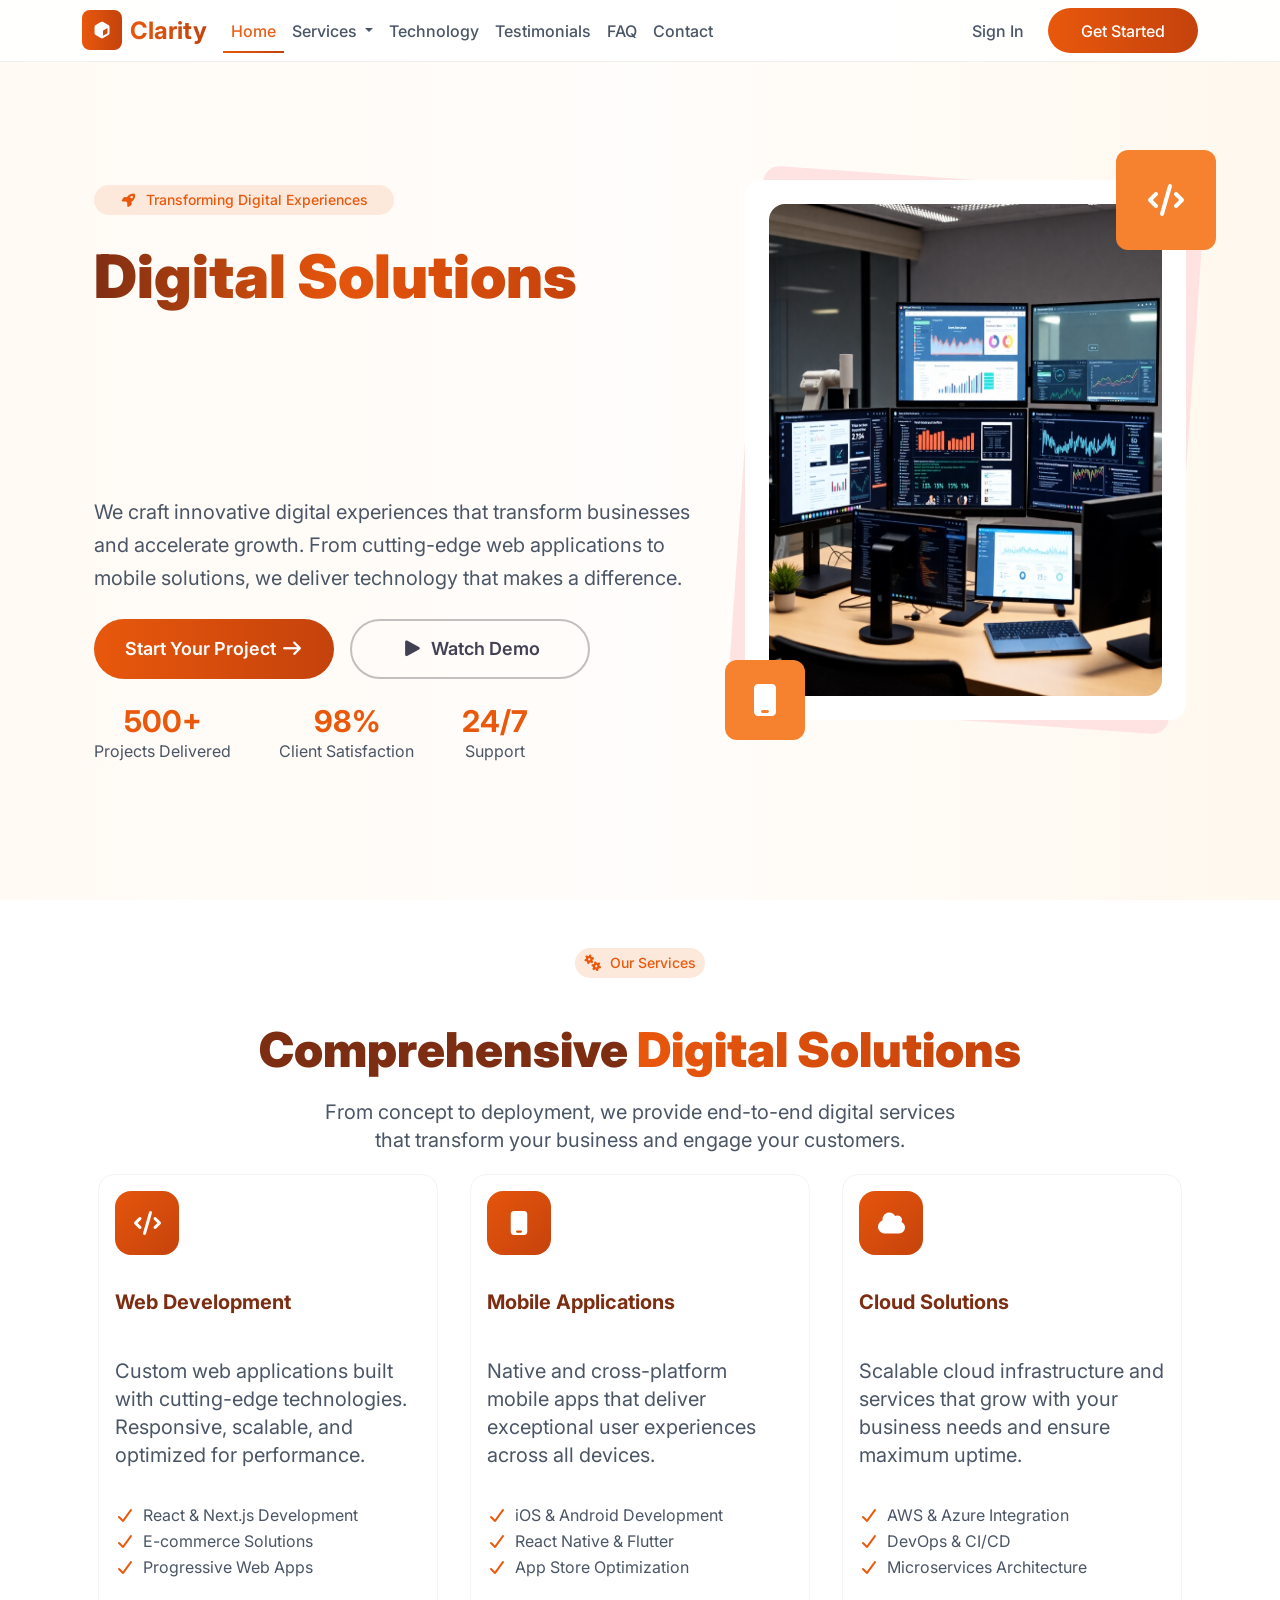
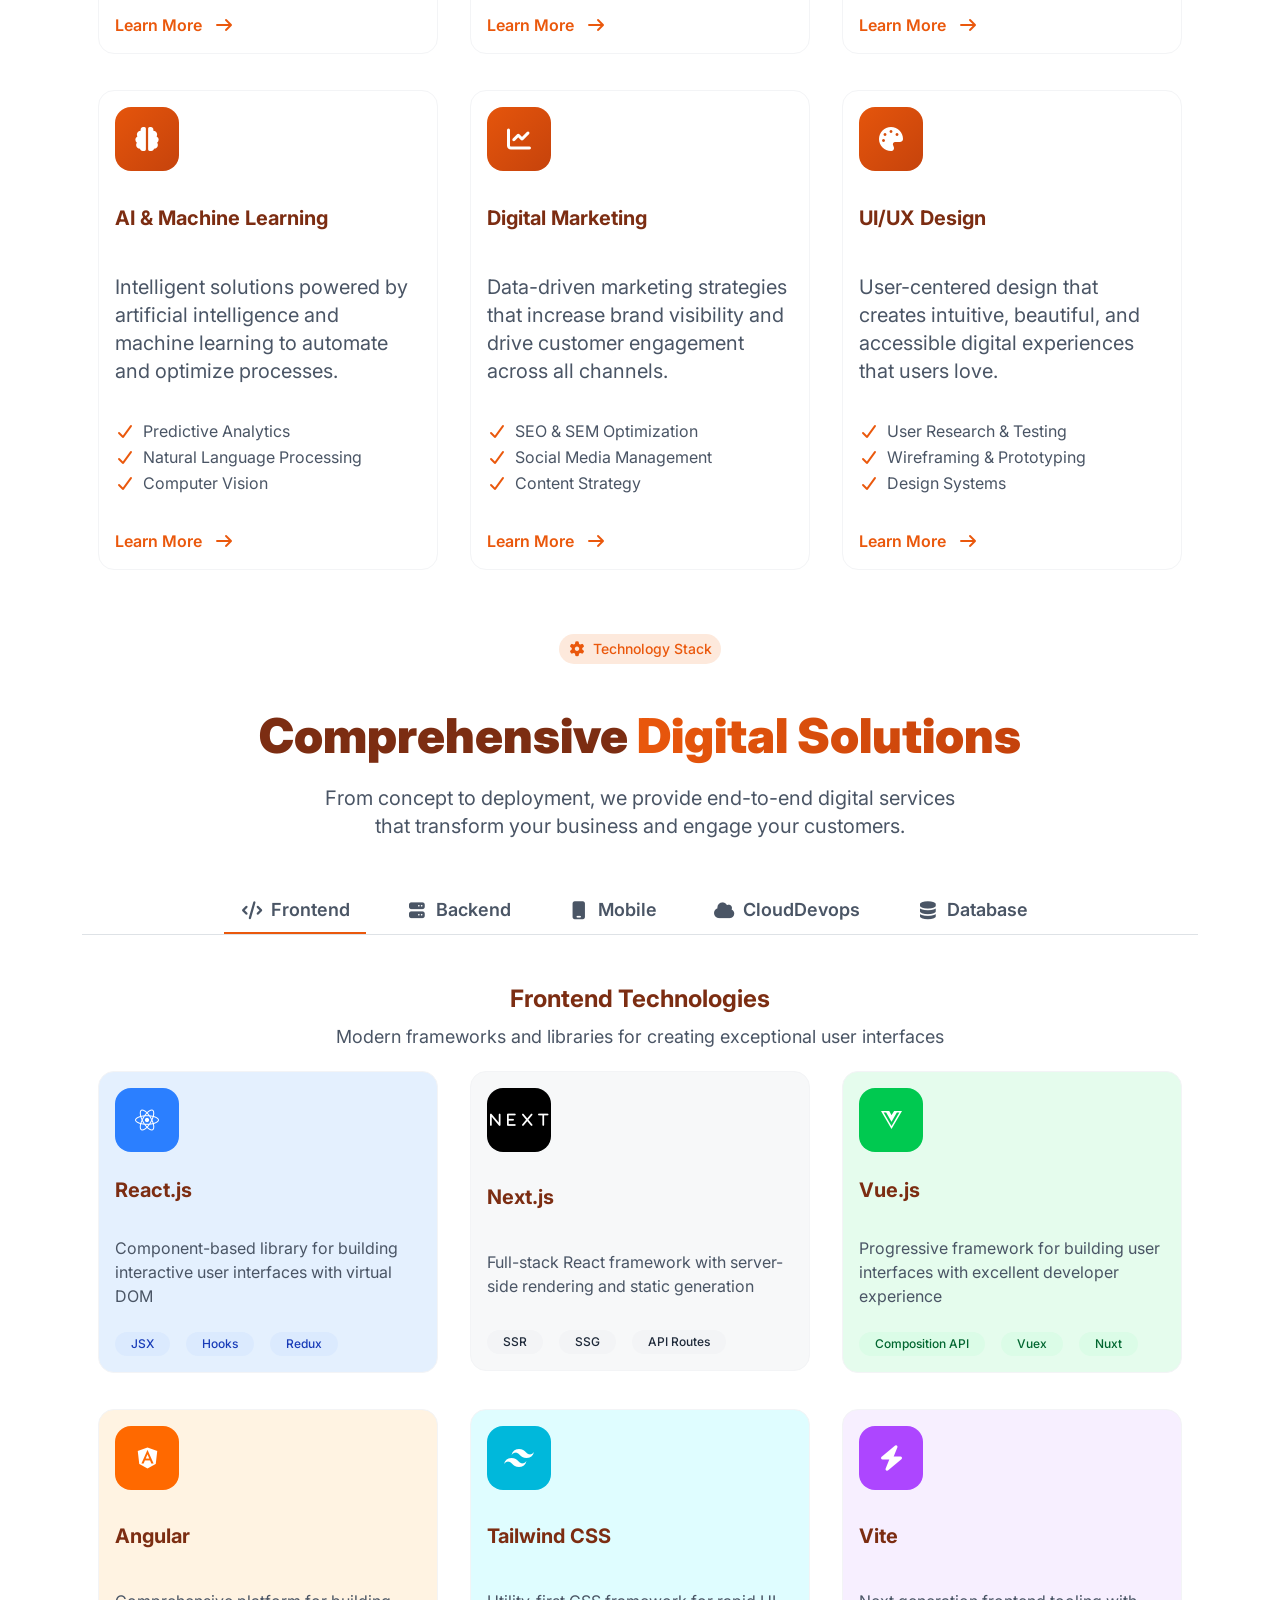
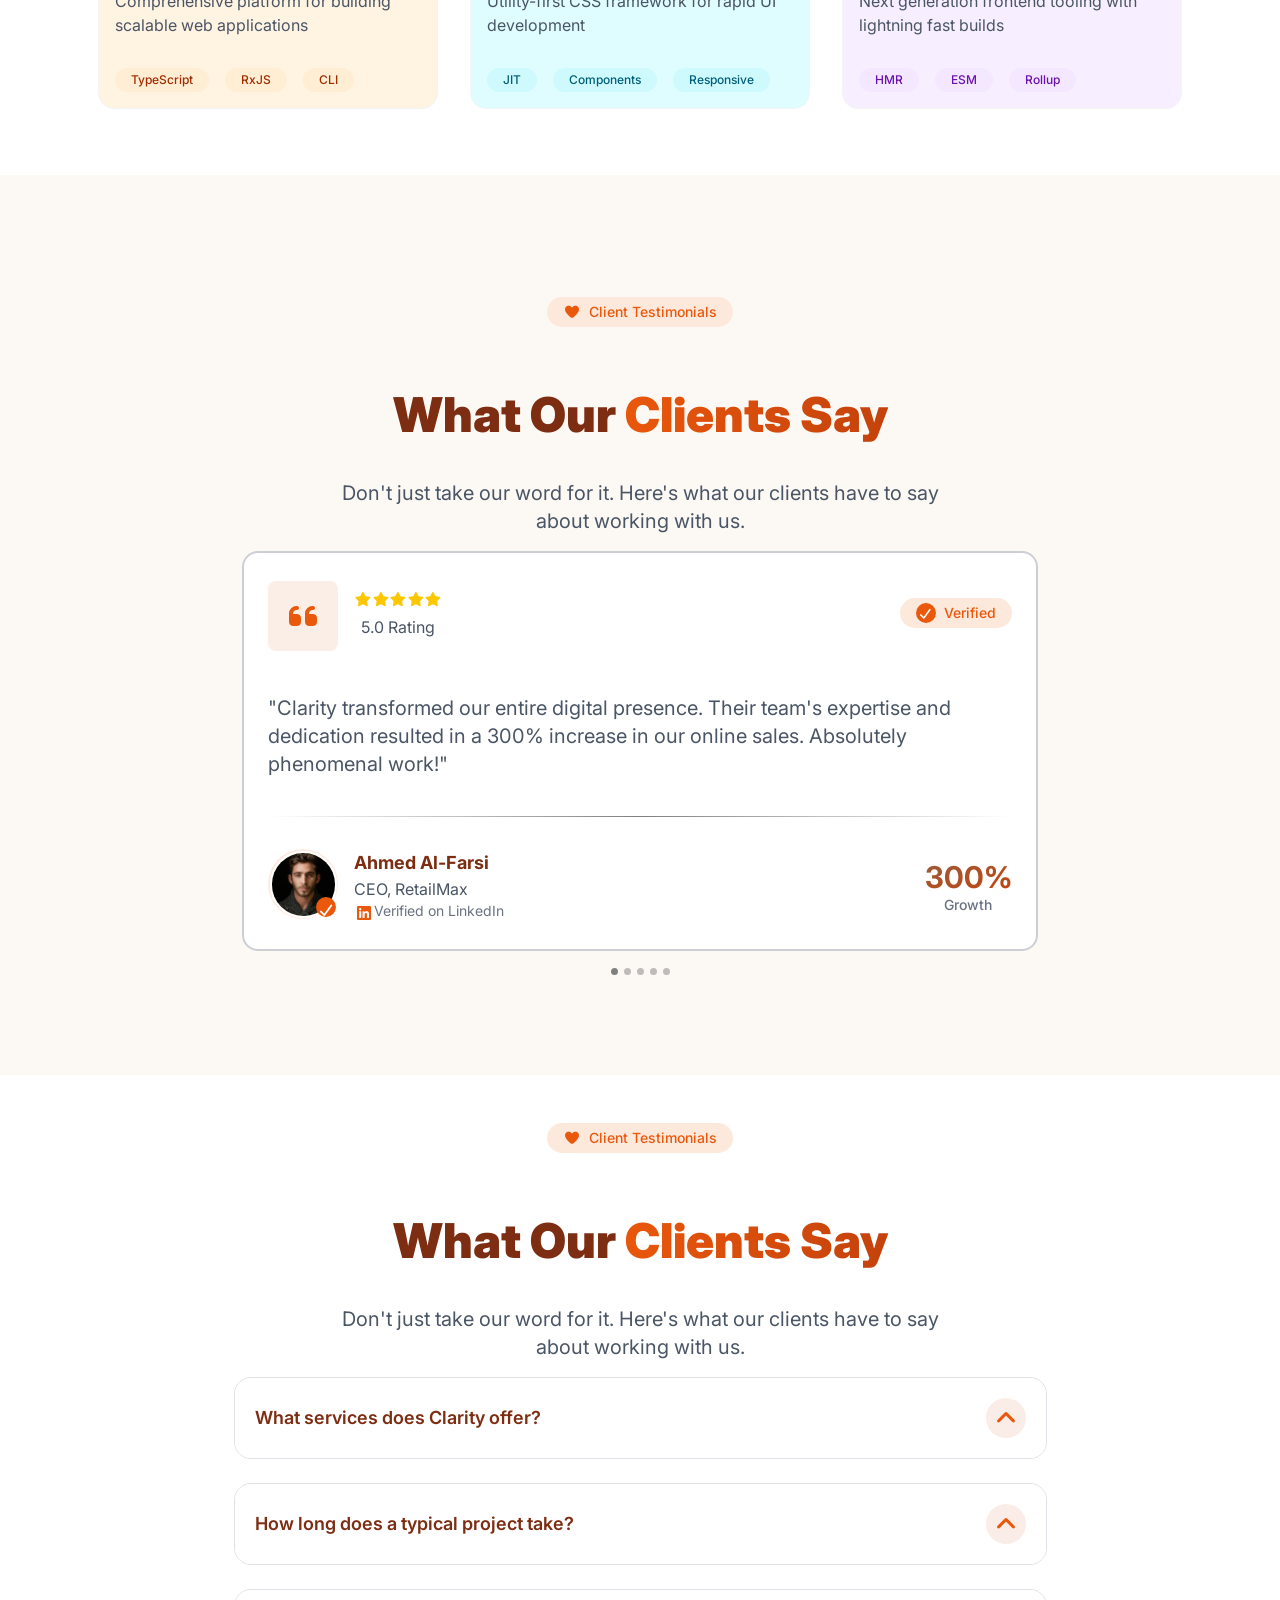
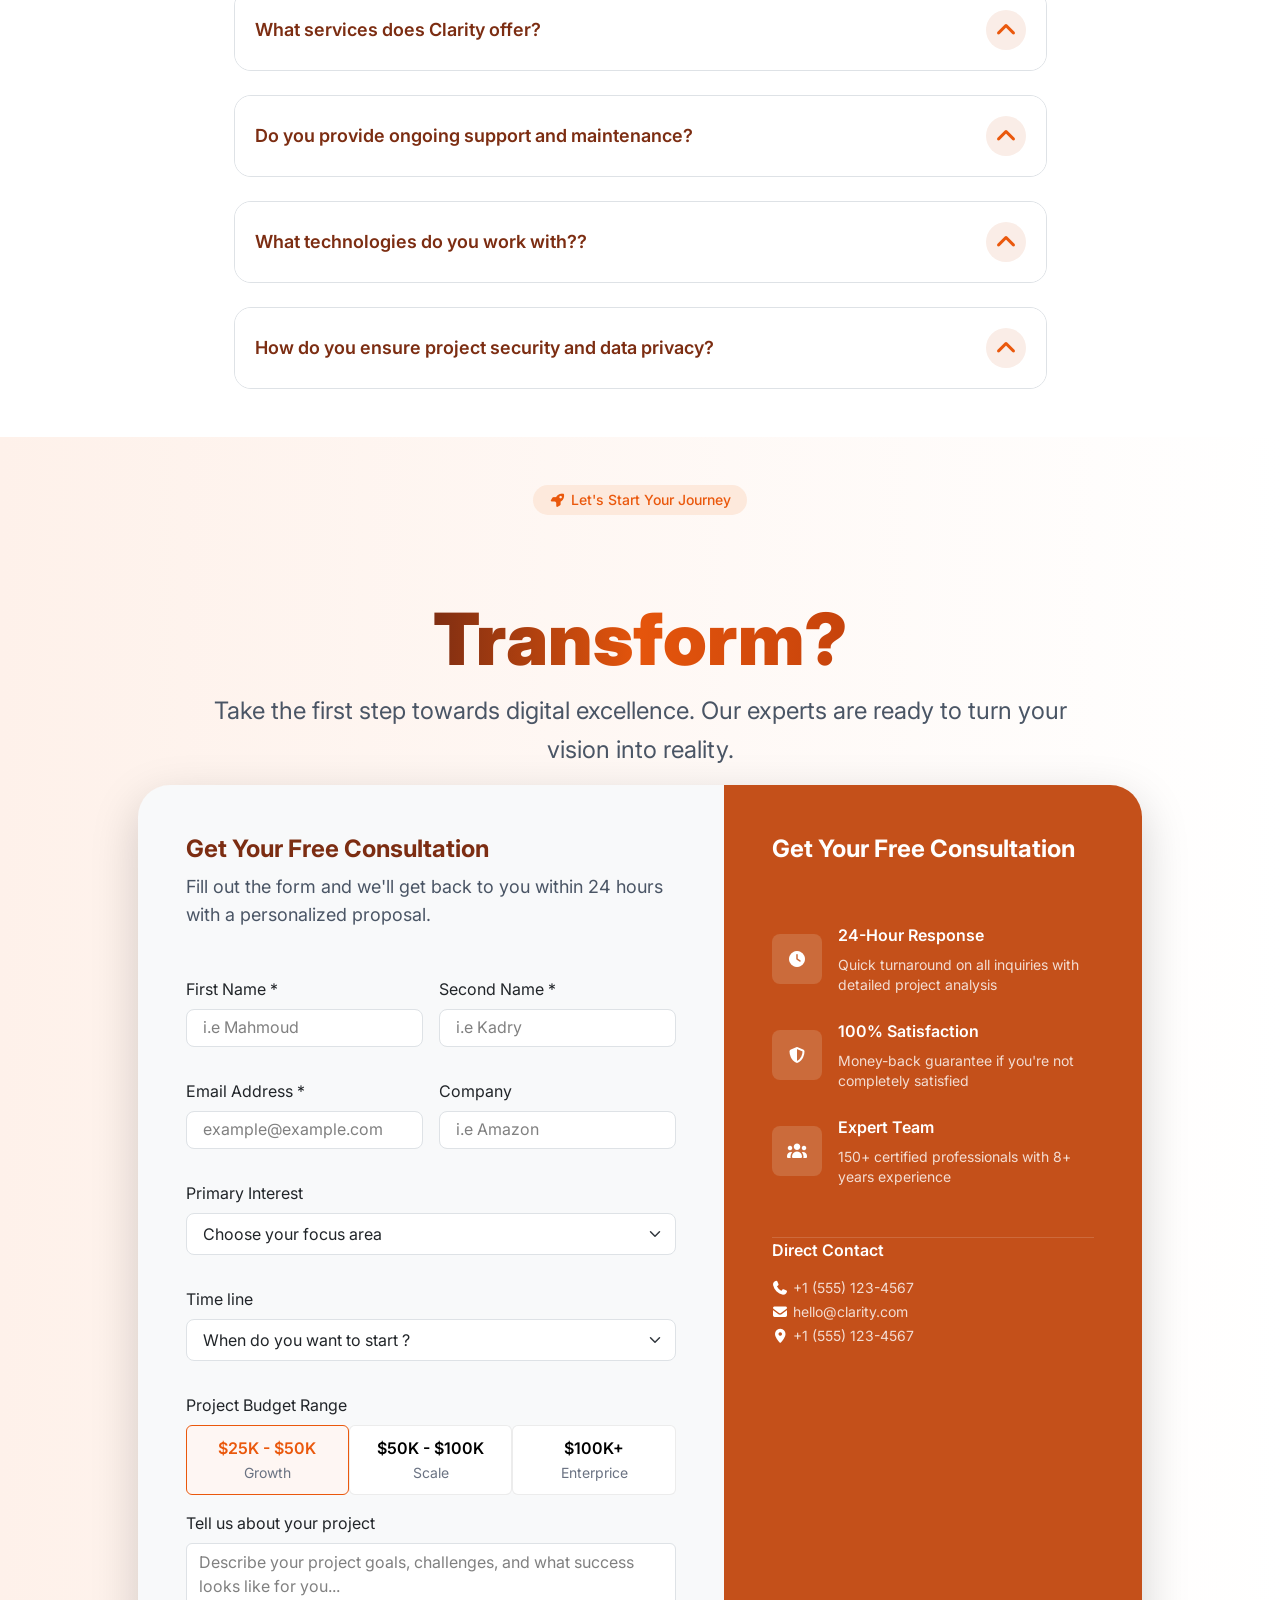
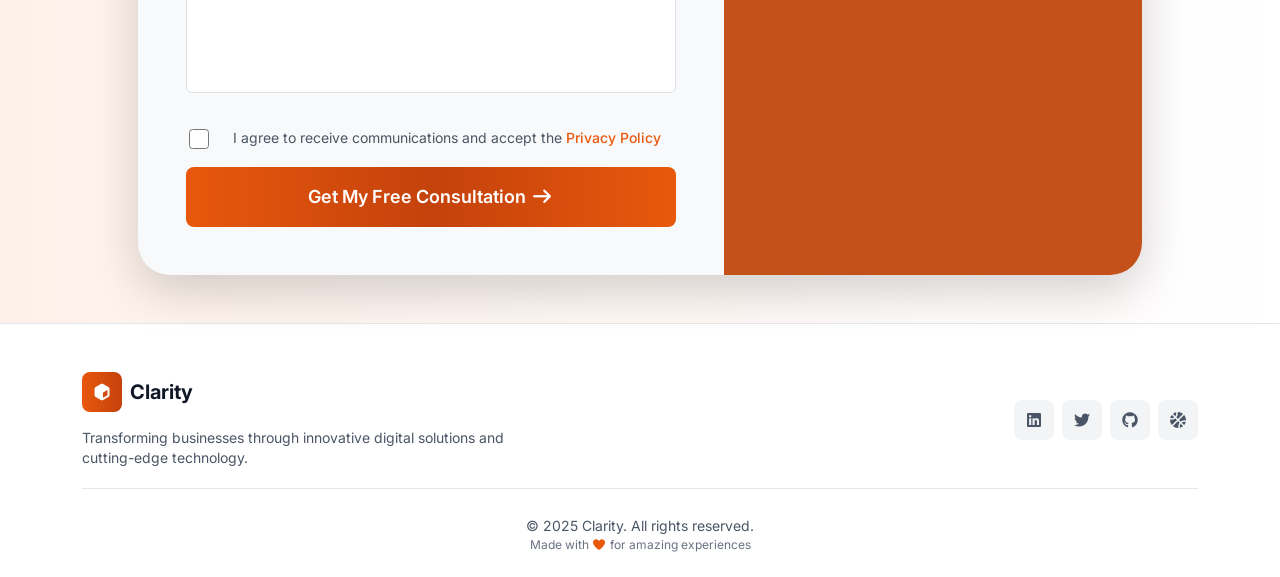
==== commit fa894c6c: "FINISHING WEBSITE" ====
--- a/index.html
+++ b/index.html
@@ -12,7 +12,7 @@
     <link rel="stylesheet" href="./Css/breakpoints.css">
 </head>
 
-<body>
+<body  data-bs-spy="scroll">
 
 
     <!-- -------------------------------------------------------------- navbar ------------------------------------------------------------ -->
@@ -34,12 +34,12 @@
             </button>
             <div class="collapse navbar-collapse" id="navbarSupportedContent">
                 <ul class="navbar-nav me-auto mb-2 mb-lg-0">
-                    <li class="nav-item">
-                        <a class="nav-link active" aria-current="page" href="#Home">Home</a>
+                    <li class="nav-item ">
+                        <a class="anmtn nav-link active" aria-current="page" href="#Home" data-bs-target="#Home">Home</a>
                     </li>
                     <li class="nav-item dropdown">
-                        <a class="nav-link dropdown-toggle" href="#" role="button" data-bs-toggle="dropdown"
-                            aria-expanded="false">
+                        <a class=" anmtn nav-link dropdown-toggle" href="#Services" role="button" data-bs-toggle="dropdown"
+                            aria-expanded="false" data-bs-target="#Services">
                             Services
                         </a>
                         <div class="dropdown-menu row">
@@ -64,7 +64,7 @@
                                         <a class="dropdown-item d-flex align-items-center rounded-3 gap-2" href="#">
                                             <div
                                                 class="ddicon rounded-3 d-flex align-items-center justify-content-center">
-                                                <i class="fa-solid fa-code" style="color: #ea580c;"></i>
+                                                <i class="fa-solid fa-mobile" style="color: #ea580c;"></i>
                                             </div>
 
                                             <div
@@ -78,7 +78,7 @@
                                         <a class="dropdown-item d-flex align-items-center rounded-3 gap-2" href="#">
                                             <div
                                                 class="ddicon rounded-3 d-flex align-items-center justify-content-center">
-                                                <i class="fa-solid fa-code" style="color: #ea580c;"></i>
+                                                <i class="fa-solid fa-palette" style="color: #ea580c;"></i>
                                             </div>
 
                                             <div
@@ -97,7 +97,7 @@
                                         <a class="dropdown-item d-flex align-items-center rounded-3 gap-2" href="#">
                                             <div
                                                 class="ddicon rounded-3 d-flex align-items-center justify-content-center">
-                                                <i class="fa-solid fa-code" style="color: #ea580c;"></i>
+                                                <i class="fa-solid fa-cloud" style="color: #ea580c;"></i>
                                             </div>
 
                                             <div
@@ -111,7 +111,7 @@
                                         <a class="dropdown-item d-flex align-items-center rounded-3 gap-2" href="#">
                                             <div
                                                 class="ddicon rounded-3 d-flex align-items-center justify-content-center">
-                                                <i class="fa-solid fa-code" style="color: #ea580c;"></i>
+                                                <i class="fa-solid fa-brain" style="color: #ea580c;"></i>
                                             </div>
 
                                             <div
@@ -125,7 +125,7 @@
                                         <a class="dropdown-item d-flex align-items-center rounded-3 gap-2" href="#">
                                             <div
                                                 class="ddicon rounded-3 d-flex align-items-center justify-content-center">
-                                                <i class="fa-solid fa-code" style="color: #ea580c;"></i>
+                                                <i class="fa-solid fa-database" style="color: #ea580c;"></i>
                                             </div>
 
                                             <div
@@ -144,7 +144,7 @@
                                         <a class="dropdown-item d-flex align-items-center rounded-3 gap-2" href="#">
                                             <div
                                                 class="ddicon rounded-3 d-flex align-items-center justify-content-center">
-                                                <i class="fa-solid fa-code" style="color: #ea580c;"></i>
+                                                <i class="fa-solid fa-chart-line" style="color: #ea580c;"></i>
                                             </div>
 
                                             <div
@@ -158,7 +158,7 @@
                                         <a class="dropdown-item d-flex align-items-center rounded-3 gap-2" href="#">
                                             <div
                                                 class="ddicon rounded-3 d-flex align-items-center justify-content-center">
-                                                <i class="fa-solid fa-code" style="color: #ea580c;"></i>
+                                                <i class="fa-solid fa-bullhorn" style="color: #ea580c;"></i>
                                             </div>
 
                                             <div
@@ -184,16 +184,16 @@
                         </div>
                     </li>
                     <li class="nav-item">
-                        <a class="nav-link" href="#Technology">Technology</a>
+                        <a class="anmtn nav-link" href="#Technology" data-bs-target="#Technology">Technology</a>
                     </li>
                     <li class="nav-item">
-                        <a class="nav-link" href="#Testimonials">Testimonials</a>
+                        <a class="anmtn nav-link" href="#Testimonials" data-bs-target="#Testimonials">Testimonials</a>
                     </li>
-                    <li class="nav-item">
-                        <a class="nav-link" href="#FAQ">FAQ</a>
+                    <li class="anmtn nav-item">
+                        <a class="anmtn nav-link" href="#FAQ" data-bs-target="#FAQ">FAQ</a>
                     </li>
-                    <li class="nav-item">
-                        <a class="nav-link" href="#Contact">Contact</a>
+                    <li class="anmtn nav-item">
+                        <a class="anmtn nav-link" href="#Contact" data-bs-target="#Contact">Contact</a>
                     </li>
                 </ul>
                 <li class="nav-item list-unstyled">
@@ -960,7 +960,7 @@
                     <button class="sldr" type="button" data-bs-target="#carouselExampleIndicators" data-bs-slide-to="3"
                         aria-label="Slide 4"></button>
                     <button class="sldr" type="button" data-bs-target="#carouselExampleIndicators" data-bs-slide-to="4"
-                        aria-label="Slide 0"></button>
+                        aria-label="Slide 5"></button>
                 </div>
                 <div class="carousel-inner">
                     <div class="carousel-item active ">
@@ -1116,9 +1116,9 @@
 
                             </div>
                             <div class="sldup d-flex flex-row align-items-center justify-content-between mt-4 w-100 ">
-                                <div class="rightsd d-flex gap-3">
+                                <div class="rightsd d-flex gap-3 ">
                                     <div
-                                        class="rightimg d-flex align-items-center justify-content-center rounded-circle position-relative">
+                                        class="rightimg  d-flex align-items-center justify-content-center rounded-circle position-relative">
                                         <img class="rounded-circle" src="/Images/avatar-3.jpg" alt="">
                                         <div class="vrfd vrfd1 rounded-circle position-absolute">
                                             <i class="fa-solid fa-check fa-sm" style="color: rgb(255, 255, 255);"></i>
@@ -1260,9 +1260,6 @@
                     </div>
                 </div>
             </div>
-
-
-            <!-- ------------------------------------slider----------------------------------------------------------------- -->
 
     </section>
     <!-- -------------------------------------------------------------- FAQ ------------------------------------------------------------ -->
@@ -1280,7 +1277,7 @@
             <!-- -------------------------------------------------------------- Accordiun ------------------------------------------------------------ -->
 
             <div class="accordion accordion-flush container w-75 gap-4 flex-column d-flex rounded-4 mb-5"
-                id="accordionFlushExample ">
+                id="accordionFlushExample">
                 <div class="accordion-item w-100 border border-secondary-subtle">
                     <h2 class="accordion-header">
                         <button class=" d-flex justify-content-between accordion-button collapsed" type="button"
@@ -1294,9 +1291,12 @@
                     </h2>
                     <div id="flush-collapseOne" class="accordion-collapse collapse"
                         data-bs-parent="#accordionFlushExample">
-                        <div class="accordion-body text-start">We offer a comprehensive range of digital services including web development, mobile applications, cloud solutions, AI &
-                        machine learning, digital marketing, and UI/UX design. Our team specializes in creating custom solutions tailored to
-                        your specific business needs, from initial concept through to deployment and ongoing support.
+                        <div class="accordion-body text-start ">We offer a comprehensive range of digital services
+                            including web development, mobile applications, cloud solutions, AI &
+                            machine learning, digital marketing, and UI/UX design. Our team specializes in creating
+                            custom solutions tailored to
+                            your specific business needs, from initial concept through to deployment and ongoing
+                            support.
                         </div>
                     </div>
                 </div>
@@ -1313,9 +1313,12 @@
                     </h2>
                     <div id="flush-collapseTwo" class="accordion-collapse collapse"
                         data-bs-parent="#accordionFlushExample">
-                        <div class="accordion-body text-start">Project timelines vary based on complexity and scope. A simple website might take 4-6 weeks, while a complex web
-                        application or mobile app could take 3-6 months. We provide detailed project timelines during our initial consultation
-                        and keep you updated throughout the development process with regular milestones and deliverables.
+                        <div class="accordion-body text-start">Project timelines vary based on complexity and scope. A
+                            simple website might take 4-6 weeks, while a complex web
+                            application or mobile app could take 3-6 months. We provide detailed project timelines
+                            during our initial consultation
+                            and keep you updated throughout the development process with regular milestones and
+                            deliverables.
                         </div>
                     </div>
                 </div>
@@ -1335,18 +1338,21 @@
                         <div class="accordion-body text-start">
                             <ul class="list-unstyled d-flex flex-column gap-4">
                                 <p>We follow an agile development methodology that includes:</p>
-                                <li class="d-flex flex-row gap-2"><i class="fa-solid fa-check" style="color: #ea580c;"></i><span>Discovery &
+                                <li class="d-flex flex-row gap-2"><i class="fa-solid fa-check"
+                                        style="color: #ea580c;"></i><span>Discovery &
                                         Planning:</span>
                                     <p>Understanding your requirements and goals</p>
                                 </li>
-                                <li class="d-flex flex-row gap-2"><i class=" fa-solid fa-check" style="color: #ea580c;"></i><span>Design:</span>
+                                <li class="d-flex flex-row gap-2"><i class=" fa-solid fa-check"
+                                        style="color: #ea580c;"></i><span>Design:</span>
                                     <p>Creating wireframes and visual designs</p>
                                 </li>
                                 <li class="d-flex flex-row gap-2"><i class="fa-solid fa-check"
                                         style="color: #ea580c;"></i><span>Development:</span>
                                     <p>Building your solution with regular updates</p>
                                 </li>
-                                <li class="d-flex flex-row gap-2"><i class="fa-solid fa-check" style="color: #ea580c;"></i><span>Testing:</span>
+                                <li class="d-flex flex-row gap-2"><i class="fa-solid fa-check"
+                                        style="color: #ea580c;"></i><span>Testing:</span>
                                     <p>Rigorous QA and user testing</p>
                                 </li>
                                 <li class="d-flex flex-row gap-2"><i class="fa-solid fa-check"
@@ -1371,8 +1377,10 @@
                     <div id="flush-collapse4" class="accordion-collapse  collapse"
                         data-bs-parent="#accordionFlushExample">
                         <div class="accordion-body text-start">
-                            Yes! We offer comprehensive support and maintenance packages to ensure your solution continues to perform optimally.
-                            This includes bug fixes, security updates, performance optimization, feature enhancements, and technical support. We can
+                            Yes! We offer comprehensive support and maintenance packages to ensure your solution
+                            continues to perform optimally.
+                            This includes bug fixes, security updates, performance optimization, feature enhancements,
+                            and technical support. We can
                             customize a maintenance plan that fits your specific needs and budget.
                         </div>
                     </div>
@@ -1390,10 +1398,13 @@
                     </h2>
                     <div id="flush-collapse5" class="accordion-collapse collapse"
                         data-bs-parent="#accordionFlushExample">
-                        <div class="accordion-body text-start">We work with cutting-edge technologies across the full stack. For frontend, we use React, Vue.js, Angular, and Next.js.
-                        Our backend expertise includes Node.js, Python, Golang, and Java. We're proficient in cloud platforms like AWS, Azure,
-                        and Google Cloud, and work with both SQL and NoSQL databases. We always choose the best technology stack for your
-                        specific project requirements.
+                        <div class="accordion-body text-start">We work with cutting-edge technologies across the full
+                            stack. For frontend, we use React, Vue.js, Angular, and Next.js.
+                            Our backend expertise includes Node.js, Python, Golang, and Java. We're proficient in cloud
+                            platforms like AWS, Azure,
+                            and Google Cloud, and work with both SQL and NoSQL databases. We always choose the best
+                            technology stack for your
+                            specific project requirements.
                         </div>
                     </div>
                 </div>
@@ -1410,20 +1421,217 @@
                     </h2>
                     <div id="flush-collapse6" class="accordion-collapse collapse"
                         data-bs-parent="#accordionFlushExample">
-                        <div class="accordion-body text-start">Security is our top priority. We implement industry-standard security practices including encryption, secure
-                        authentication, regular security audits, and compliance with data protection regulations (GDPR, HIPAA, etc.). All our
-                        developers sign NDAs, and we use secure development practices throughout the entire project lifecycle. We also provide
-                        security documentation and training for your team.
-                        </div>
-                    </div>
-                </div>
-                
+                        <div class="accordion-body text-start">Security is our top priority. We implement
+                            industry-standard security practices including encryption, secure
+                            authentication, regular security audits, and compliance with data protection regulations
+                            (GDPR, HIPAA, etc.). All our
+                            developers sign NDAs, and we use secure development practices throughout the entire project
+                            lifecycle. We also provide
+                            security documentation and training for your team.
+                        </div>
+                    </div>
+                </div>
+
             </div>
             <!-- -------------------------------------------------------------- Accordiun ------------------------------------------------------------ -->
-
-
         </div>
     </section>
+    <!-- -------------------------------------------------------------- Contact ------------------------------------------------------------ -->
+
+    <section class="container-fluid" id="Contact">
+        <div
+            class="container gap-3 pt-5 min-vh-100 text-center align-items-center d-flex flex-column justify-content-center gap-1 ">
+            <div class="badg2 badge rounded-pill  d-flex align-items-center justify-content-center gap-1 ps-3 pe-3 ">
+                <i class="fa-solid fa-rocket" style="color: #ea580c;"></i><span>Let's Start Your Journey</span>
+            </div>
+            <h2><span class="hsnd">Ready to</span> <br> <span class="hst">Transform?</span> </h2>
+            <p>Take the first step towards digital excellence. Our experts are ready to turn your vision into reality.
+            </p>
+
+            <div class="  forminfo shadow-lg mb-5 bg-body-tertiary rounded-5 row cntccntnr">
+                <div class=" formright col-12 col-lg-7  rounded-start-5 p-5">
+                    <h5 class="text-start">Get Your Free Consultation</h5>
+                    <p class="text-start">Fill out the form and we'll get back to you within 24 hours with a
+                        personalized proposal.</p>
+                    <form action="" class="d-flex flex-column gap-3 mt-5">
+                        <div class="names d-lg-flex justify-content-between text-start gap-3">
+                            <div class="mb-3 input-group-lg ">
+                                <label for="exampleFormControlInput1" class="form-label">First Name *</label>
+                                <input type="text" class="form-control rounded-3" id="exampleFormControlInput1"
+                                    placeholder="i.e Mahmoud">
+                            </div>
+                            <div class="mb-3 input-group-lg">
+                                <label for="exampleFormControlInput1" class="form-label">Second Name *</label>
+                                <input type="text" class="form-control  rounded-3" id="exampleFormControlInput1"
+                                    placeholder="i.e Kadry">
+                            </div>
+                        </div>
+                        <div class="names d-lg-flex justify-content-between text-start gap-3">
+                            <div class="mb-3 input-group-lg ">
+                                <label for="exampleFormControlInput1" class="form-label">Email Address *</label>
+                                <input type="email" class="form-control rounded-3" id="exampleFormControlInput1"
+                                    placeholder="example@example.com">
+                            </div>
+                            <div class="mb-3 input-group-lg">
+                                <label for="exampleFormControlInput1" class="form-label">Company</label>
+                                <input type="text" class="form-control  rounded-3" id="exampleFormControlInput1"
+                                    placeholder="i.e Amazon">
+                            </div>
+                        </div>
+
+                        <div class="mb-3 input-group-lg text-start">
+                            <label for="cyfa" class="form-label">Primary Interest</label>
+                            <select id="cyfa" class="form-select" aria-label="Default select example">
+                                <option selected>Choose your focus area</option>
+                                <option value="1">Web Developement & Design</option>
+                                <option value="2">Mobile App Developement</option>
+                                <option value="3">Cloude & Infrastructure</option>
+                                <option value="4">AI & Machine Learning</option>
+                                <option value="5">Gigital Marketing & SEO</option>
+                                <option value="6">Complete Digital Transformation</option>
+                            </select>
+                        </div>
+                        <div class="mb-3 input-group-lg text-start">
+                            <label for="cyfa" class="form-label">Time line</label>
+                            <select id="cyfa" class="form-select" aria-label="Default select example">
+                                <option selected>When do you want to start ?</option>
+                                <option value="1">Immedietly</option>
+                                <option value="2">Within one month</option>
+                                <option value="3">Within 3 months</option>
+                                <option value="4">Within 6 months</option>
+                                <option value="5">Just Exploring options</option>
+                            </select>
+                        </div>
+
+                        <div class="d-flex flex-column justify-content-start align-items-start w-100">
+                            <label for="option1" class="form-label">Project Budget Range</label>
+
+
+                            <div class="w-100 justify-content-between d-flex pickamong ">
+                                <input type="radio" class="btn-check" name="options" id="option1" autocomplete="off"
+                                    checked>
+                                <label class="btn btn-secondary" for="option1">$25K -
+                                    $50K<br><span>Growth</span></label>
+
+                                <input type="radio" class="btn-check" name="options" id="option2" autocomplete="off">
+                                <label class="btn btn-secondary" for="option2">$50K -
+                                    $100K<br><span>Scale</span></label>
+
+                                <input type="radio" class="btn-check" name="options" id="option4" autocomplete="off">
+                                <label class="btn btn-secondary" for="option4">$100K+<br><span>Enterprice</span></label>
+                            </div>
+                        </div>
+
+                        <div class="mb-3 text-start">
+                            <label for="exampleFormControlTextarea1" class="form-label">Tell us about your
+                                project</label>
+                            <textarea class="form-control" id="exampleFormControlTextarea1" rows="3"
+                                placeholder="Describe your project goals, challenges, and what success looks like for you..."></textarea>
+                        </div>
+<div class="form-check d-flex gap-4 align-items-center">
+    <input class="form-check-input" type="checkbox" value="" id="defaultCheck1">
+
+    <div>
+        <label class="form-check-label qweqwe" for="defaultCheck1">
+            I agree to receive communications and accept the <span>Privacy Policy</span>
+        </label>
+    </div>
+</div>
+                        <button class="stbtn3 stbtnlast btn btn-primary btn-lg  rounded-3 w-100 "><span
+                                class="text-capitalize">get my free consultation</span> <i
+                                class="fa-solid fa-arrow-right" style="color: rgb(255, 255, 255);"></i>
+                        </button>
+                    </form>
+                </div>
+                <div class=" formleft col-12 col-lg-5 rounded-end-5 p-5">
+                    <h5 class="text-start">Get Your Free Consultation</h5>
+                    <div class="w-100 wccl text-start d-flex flex-column gap-4">
+                        <div class="d-flex align-items-center justify-content-start gap-3">
+                            <div>
+                                <div class=" ddicon321 d-flex align-items-center justify-content-center rounded-3"><i
+                                        class="fa-solid fa-clock" style="color: #ffffff;"></i>
+                                </div>
+                            </div>
+                            <div class="d-flex flex-column gap-2">
+                                <span>24-Hour Response</span>
+                                <p>Quick turnaround on all inquiries with detailed project analysis</p>
+                            </div>
+                        </div>
+                        <div class="d-flex align-items-center justify-content-start gap-3">
+                            <div>
+                                <div class=" ddicon321 d-flex align-items-center justify-content-center rounded-3"><i
+                                        class="fa-solid fa-shield-halved" style="color: #ffffff;"></i>
+                                </div>
+                            </div>
+                            <div class="d-flex flex-column gap-2">
+                                <span>100% Satisfaction</span>
+                                <p>Money-back guarantee if you're not completely satisfied</p>
+                            </div>
+                        </div>
+                        <div class="d-flex align-items-center justify-content-start gap-3">
+                            <div>
+                                <div class=" ddicon321 d-flex align-items-center justify-content-center rounded-3"><i
+                                        class="fa-solid fa-users" style="color: #ffffff;"></i>
+                                </div>
+                            </div>
+                            <div class="d-flex flex-column gap-2">
+                                <span>Expert Team</span>
+                                <p>150+ certified professionals with 8+ years experience</p>
+                            </div>
+                        </div>
+                    </div>
+                    <div class="frmrtbot text-start d-flex flex-column gap-3">
+                        <span>Direct Contact</span>
+
+                        <div class="d-flex flex-column gap-1">
+                            <p> <i class="fa-solid fa-phone" style="color: #ffffff;"></i> +1 (555) 123-4567</p>
+                            <p> <i class="fa-solid fa-envelope" style="color: #ffffff;"></i> hello@clarity.com</p>
+                            <p> <i class="fa-solid fa-location-dot" style="color: #ffffff;"></i> +1 (555) 123-4567</p>
+                        </div>
+                    </div>
+                </div>
+            </div>
+
+        </div>
+    </section>
+
+    <!-- -------------------------------------------------------------- Footer ------------------------------------------------------------ -->
+    <footer class="container-fluid">
+        <div class="container pt-5">
+            <div class="ftrupper d-flex justify-content-between">
+                <div class="ftrleft d-flex flex-column align-items-start justify-content-center gap-3">
+                    <div class="ftrleftupper d-flex justify-content-center align-items-center gap-2">
+                        <div class="baricon d-flex align-items-center justify-content-center rounded-3">
+                            <i class="fa-solid fa-cube fa-l" style="color: rgb(255, 255, 255);"></i>
+                        </div>
+                        <span class="">Clarity</span>
+                    </div>
+                    <p>Transforming businesses through innovative digital solutions and cutting-edge technology.</p>
+
+                </div>
+                <div class="ftrright d-flex justify-content-center align-items-center gap-2">
+                    <div class="baricon brand d-flex align-items-center justify-content-center rounded-3">
+                        <i class="fa-brands fa-linkedin" style="color: #4a5565;"></i>
+                    </div>
+                    <div class="baricon brand d-flex align-items-center justify-content-center rounded-3">
+                        <i class="fa-brands fa-twitter" style="color: #4a5565;"></i>
+                    </div>
+                    <div class="baricon brand d-flex align-items-center justify-content-center rounded-3">
+                        <i class="fa-brands fa-github" style="color: #4a5565;"></i>
+                    </div>
+                    <div class="baricon brand d-flex align-items-center justify-content-center rounded-3">
+                        <i class="fa-solid fa-basketball-ball" style="color: #4a5565;"></i>
+                    </div>
+                </div>
+            </div>
+            <div class="ftrbtm pt-4 text-center pb-4">
+                <span>© 2025 Clarity. All rights reserved.</span>
+                <p>Made with <i class="fa-solid fa-heart" style="color: rgb(234, 88, 12);"></i> for amazing experiences</p>
+            </div>
+        </div>
+    </footer>
+    <!-- -------------------------------------------------------------- Footer ------------------------------------------------------------ -->
+
 
     <script src="./Js/bootstrap.bundle.min.js"></script>
 </body>
--- a/Css/style.css
+++ b/Css/style.css
@@ -14,6 +14,12 @@
 
 body{
     font-family: mainFont;
+}
+
+.nav-item a{
+    font-size: 16px !important;
+    font-weight: 500 !important;
+    line-height: 24px !important;
 }
 .baricon{
     background-image:linear-gradient(to right, #E8580C,#C4420C) ;
@@ -79,6 +85,13 @@
     min-width: 70rem;
     min-height: auto;
     left: -200px;
+}
+.dropdown-menu{
+    max-height: 500px;
+    overflow-y: scroll;
+}
+.navbar-toggler{
+    border: none !important;
 }
 .ddicon{
     height: 50px !important;
@@ -272,6 +285,23 @@
 }
 
 /* --------------------------------------------------services------------------------------------------------------------ */
+.anmtn{
+    position: relative;
+}
+.anmtn::before{
+    content: '';
+    height: 2px;
+    width: 0px;
+    background-image: linear-gradient(to right , #E9580C, #C2410C);
+    position: absolute;
+    bottom: -2px;
+    left: 0px;
+    transition: 1.5s width ease;
+
+}
+.anmtn.active::before {
+  width: 100%; 
+}
 .svss1{
     color: transparent;
     background-color: #7C2D12;
@@ -282,12 +312,12 @@
     background-image:linear-gradient(to right ,#E9570C,#C4420C);
     background-clip: text;
 }
-#Services h2 , #Technology h2 , #Testimonials h2 , #FAQ h2  {
+#Services h2 , #Technology h2 , #Testimonials h2 , #FAQ h2 {
     font-size: 48px;
     font-weight: 900;
     line-height: 48px;
 }
-#Services p, #Technology p  , #Testimonials p,  #FAQ p {
+#Services p, #Technology p  , #Testimonials p,  #FAQ p, #Contact p {
     font-size: 20px;
     font-weight: 400;
     line-height: 28px;
@@ -302,7 +332,7 @@
     transition: .4s all;
 }
 .seiviceitem{
-    min-height: 440px;
+    min-height: 480px;
     justify-content: space-between;
 }
 
@@ -982,6 +1012,9 @@
 #Testimonials .carousel-inner .tstmnialp{
     padding-top: 30px;
     padding-bottom: 30px;
+}
+.tstmnialp p {
+    max-width: 1000px !important;
 }
 .tstmnilbrk{
     height: 1px;
@@ -1040,6 +1073,7 @@
     padding: 0;
     margin: 0;
     color: oklch(0.551 0.027 264.364);
+    
 }
 .crslcard{
     border: #4a556548 2px solid;
@@ -1050,6 +1084,9 @@
 }
 
  /* -------------------------------------------------------------- FAQ -----------------------------  */
+#carouselExampleIndicators{
+    margin-bottom: 50px !important;
+}
 
 .accordion-item{
 border: 1px solid #dee2e6 !important;   
@@ -1108,4 +1145,217 @@
     line-height: 26px !important;
     color: oklch(0.446 0.03 256.802) !important;
 
+}
+
+/* ----------------------------------------- Contact ------------------------------------------------- */
+
+#Contact{
+    background-image:linear-gradient(to right, #FEF1EA,white) ;
+    border-bottom: #E5E7EB 1px solid!important;
+
+}
+
+#Contact h2{
+    font-size: 72px ;
+    font-weight: 900 ;
+    line-height: 72px ;
+    color: transparent;
+    margin: 0;
+    padding: 0;
+}
+#Contact h2 .hst{
+    background-image: linear-gradient(to right, #802E12,#E5550C,#C6430C);
+    background-clip: text;
+        margin: 0;
+    padding: 0;
+}
+#Contact h2 .hsnd{
+    background-image: linear-gradient(to right, #802E12);
+    background-clip: text;
+     margin: 0;
+    padding: 0;
+}
+#Contact p{
+    font-size: 24px !important;
+    font-weight: 400 !important;
+    line-height: 39px !important;
+    max-width: 900px;
+}
+.forminfo{
+    min-height: 700px;
+    width: 90%;
+}
+.formright h5{
+    font-size: 24px !important;
+    font-weight: 700 !important;
+    line-height: 32px !important;
+    max-width: 900px;
+    color: rgb(124, 45, 18);
+}
+#Contact .formright p{
+    font-size: 18px !important;
+    font-weight: 400 !important;
+    line-height: 28px !important;
+    max-width: 900px;
+    color: oklch(0.446 0.03 256.802);
+}
+.btn-secondary{
+    width: 170px !important;
+    min-height: 70px !important;
+    padding: 10px;
+
+}
+
+textarea{
+    resize: none;
+    height: 150px;
+}
+#Contact .stbtnlast{
+
+    background-image:linear-gradient(to right, #E8580C,#C4420C, #E8580C) ;
+
+}
+input{
+    font-size: 14px !important;
+    font-weight: 600 !important;
+    line-height: 20px !important;
+    color: oklch(0.278 0.033 256.848) !important;
+}
+::placeholder{
+     font-size: 16px !important;
+    font-weight: 400 !important;
+    line-height: 24px !important;
+    color: grey !important;
+}
+select{
+         font-size: 16px !important;
+    font-weight: 400 !important;
+    line-height: 24px !important;
+}
+.pickamong label{
+    background-color: white;
+    color: #000000 !important;
+                 font-size: 16px !important;
+    font-weight: 600 !important;
+    line-height: 24px !important;
+    border: 1px solid rgba(128, 128, 128, 0.151) !important;
+}
+.pickamong label:hover{
+    background-color: white !important;
+
+    border: 1px solid rgba(128, 128, 128, 0.637) !important;
+}
+.pickamong .btn-check:checked +label{
+    background-color: #FEF6F3 !important;
+    color: rgb(234, 88, 12) !important;
+    border: 1px solid rgb(234, 88, 12)  !important;
+}
+.pickamong label span{
+             font-size: 14px !important;
+    font-weight: 400 !important;
+    line-height: 20px !important;
+    color: oklch(0.551 0.027 264.364);
+}
+.formleft{
+    background-color: #C4501A;
+}
+
+.formleft h5{
+    font-size: 24px !important;
+    font-weight: 700 !important;
+    line-height: 32px !important;
+    max-width: 900px;
+    color: white;
+}
+#Contact .formleft p{
+    font-size: 14px !important;
+    font-weight: 400 !important;
+    line-height: 20px !important;
+    max-width: 900px;
+    color: oklab(0.999994 0.0000455677 0.0000200868 / 0.8);
+}
+.formleft span{
+    font-size: 16px !important;
+    font-weight: 600 !important;
+    line-height: 24px !important;
+    max-width: 900px;
+    color: white;
+}
+.ddicon321{
+    background-color: #CB6B3B !important;
+    width: 50px !important;
+    height: 50px !important;
+}
+.wccl{
+    padding-bottom: 50px;
+    padding-top: 50px;
+    border-bottom: #CD6A3C solid 1px;
+}
+.form-check-input{
+    width: 20px;
+    height: 20px;
+    border: #767676 1px solid !important;
+
+}
+.form-check-label{
+    font-size: 14px !important;
+    font-weight: 400 !important;
+    line-height: 23px !important;
+    color: oklch(0.446 0.03 256.802) !important;
+}
+#Contact .qweqwe span{
+    font-size: 14px !important;
+    font-weight: 500 !important;
+    line-height: 23px !important;
+    color: rgb(234, 88, 12) !important;
+    cursor: pointer !important;
+}
+#Contact .qweqwe span:hover{
+    text-decoration: underline;
+}
+
+/* ----------------------------------------- Contact ------------------------------------------------- */
+footer span{
+    font-size: 20px;
+    font-weight: 700;
+    line-height: 28px;
+    color: oklch(0.21 0.034 264.665);
+
+}
+footer p{
+    font-size: 14px;
+    font-weight: 400;
+    line-height: 20px;
+    color: oklch(0.446 0.03 256.802);
+    max-width: 450px;
+
+}
+footer .brand{
+    background-color: #F3F4F6;
+    background-image: none !important;
+    cursor: pointer;
+    transition: .4s;
+}
+footer .brand:hover{
+    background-color: #EA580C;
+}
+.ftrupper{
+    border-bottom: #E5E7EB solid 1px;
+    padding-bottom: 20px;
+}
+
+footer .ftrbtm span{
+    font-size: 14px;
+    font-weight: 400;
+    line-height: 20px;
+    color: oklch(0.446 0.03 256.802);
+    margin: 0 !important;
+    padding: 0 !important;
+}
+footer .ftrbtm p{
+    font-size: 12px;
+    font-weight: 400;
+    line-height: 16px;
+    color: oklch(0.551 0.027 264.364);
+max-width: 100%;
 }
--- a/Css/breakpoints.css
+++ b/Css/breakpoints.css
@@ -1,5 +1,46 @@
 
 @media screen and (min-width: 0px) and (max-width: 767px) {
+.pickamong{
+    flex-direction: column;
+    gap: 10px;
+}
+.leftsd{
+    display: none !important;
+}
+.rightsd{
+width: 100% !important;
+align-items: center;
+justify-content: center;
+flex-direction: column;
+text-align: center !important;
+}
+.ratingtstmnial{
+    text-align: center !important;
+    align-items: center;
+}
+.pickamong .btn-secondary{
+    width: 100% !important;
+}
+    .accordion{
+    width: 100% !important;
+}
+
+    #carouselExampleIndicators{
+    width: 100% !important;
+    margin-bottom: 50px !important;
+}
+    .ftrupper{
+    flex-direction: column;
+    gap: 20px;
+}
+.ftrright{
+    justify-content: start !important;
+}
+  .formleft {
+    border-radius: 0 !important;
+    border-bottom-left-radius: 2rem !important;
+    border-bottom-right-radius: 2rem !important;
+  }
 
     #Home{
 padding-top: 70px;
@@ -24,12 +65,21 @@
     font-size: 13px;
     
 }
-
+.cntccntnr{
+    width: 100% !important;
+}
 
 }
 
 
 @media screen and (min-width: 768px) and (max-width: 991px) {
+
+  .formleft {
+    border-radius: 0 !important;
+    border-bottom-left-radius: 2rem !important;
+    border-bottom-right-radius: 2rem !important;
+  }
+
 
 .sgninbtn{
     display: none;
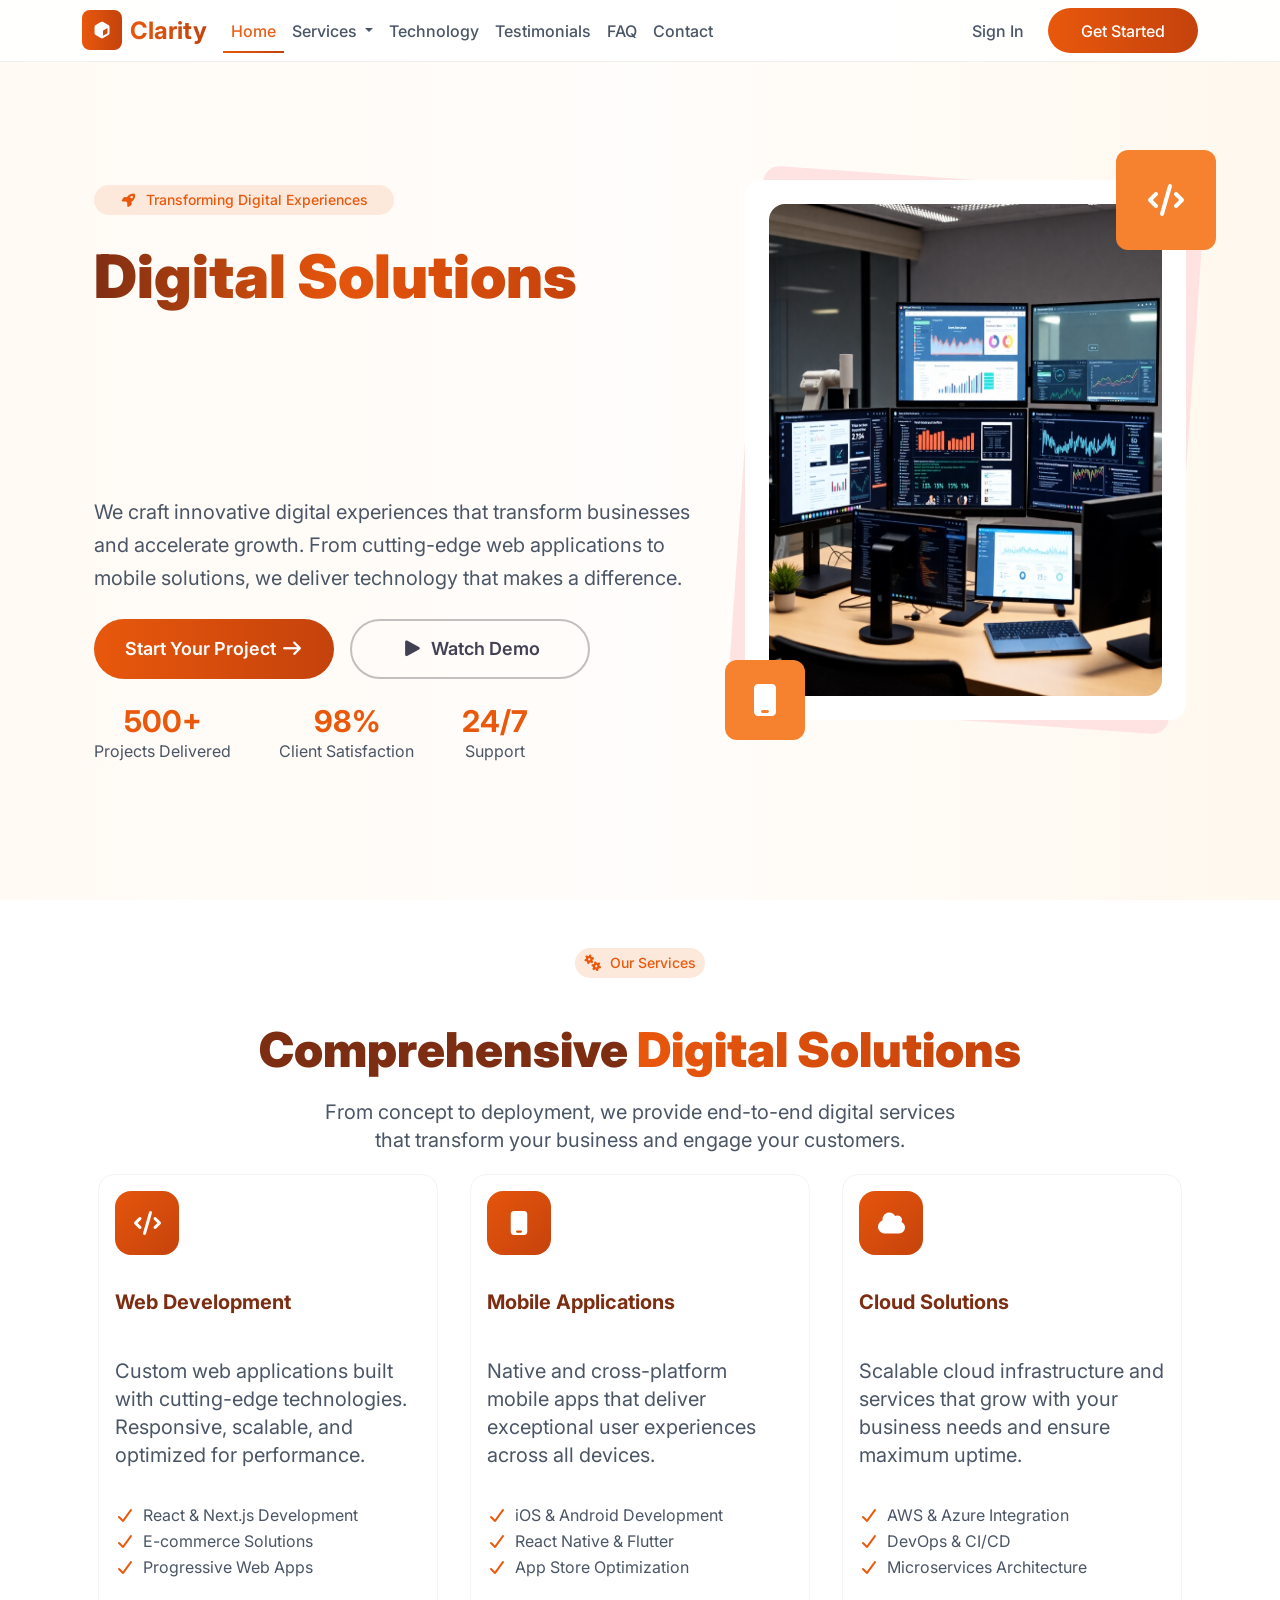
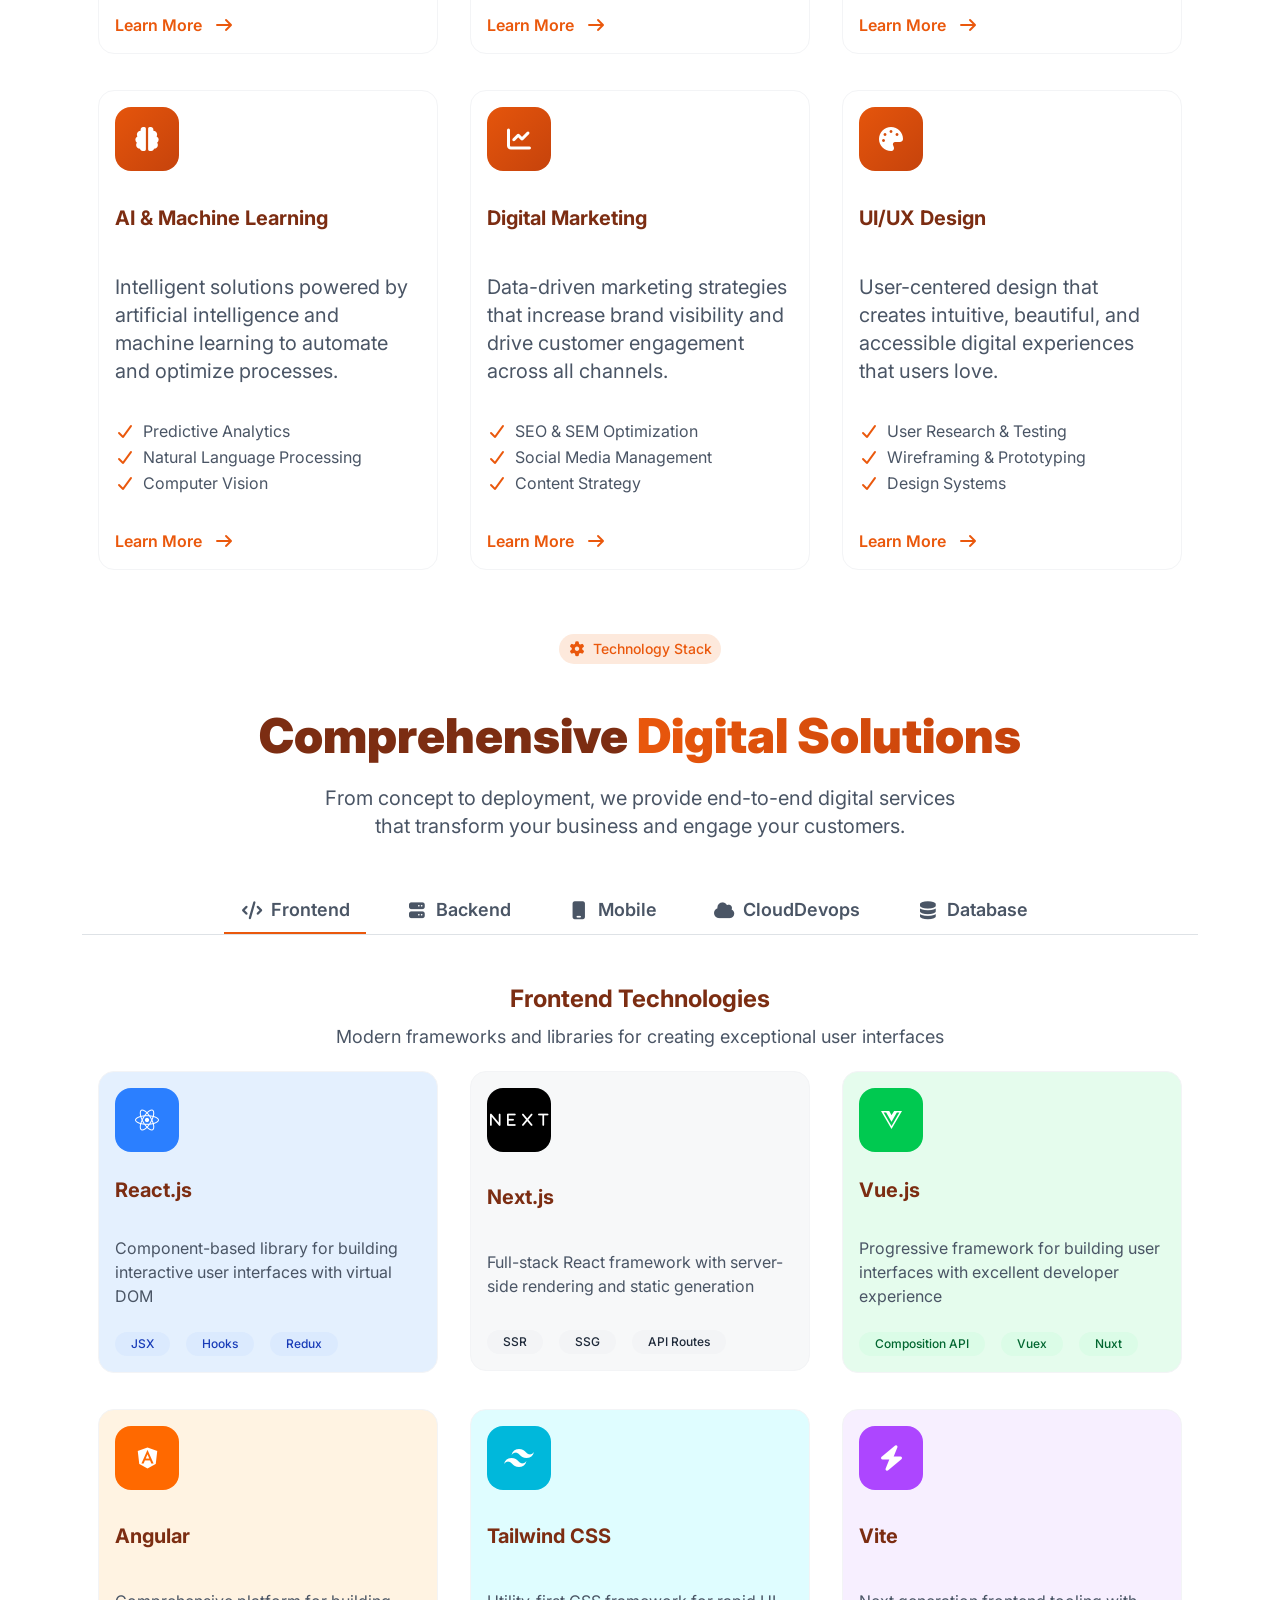
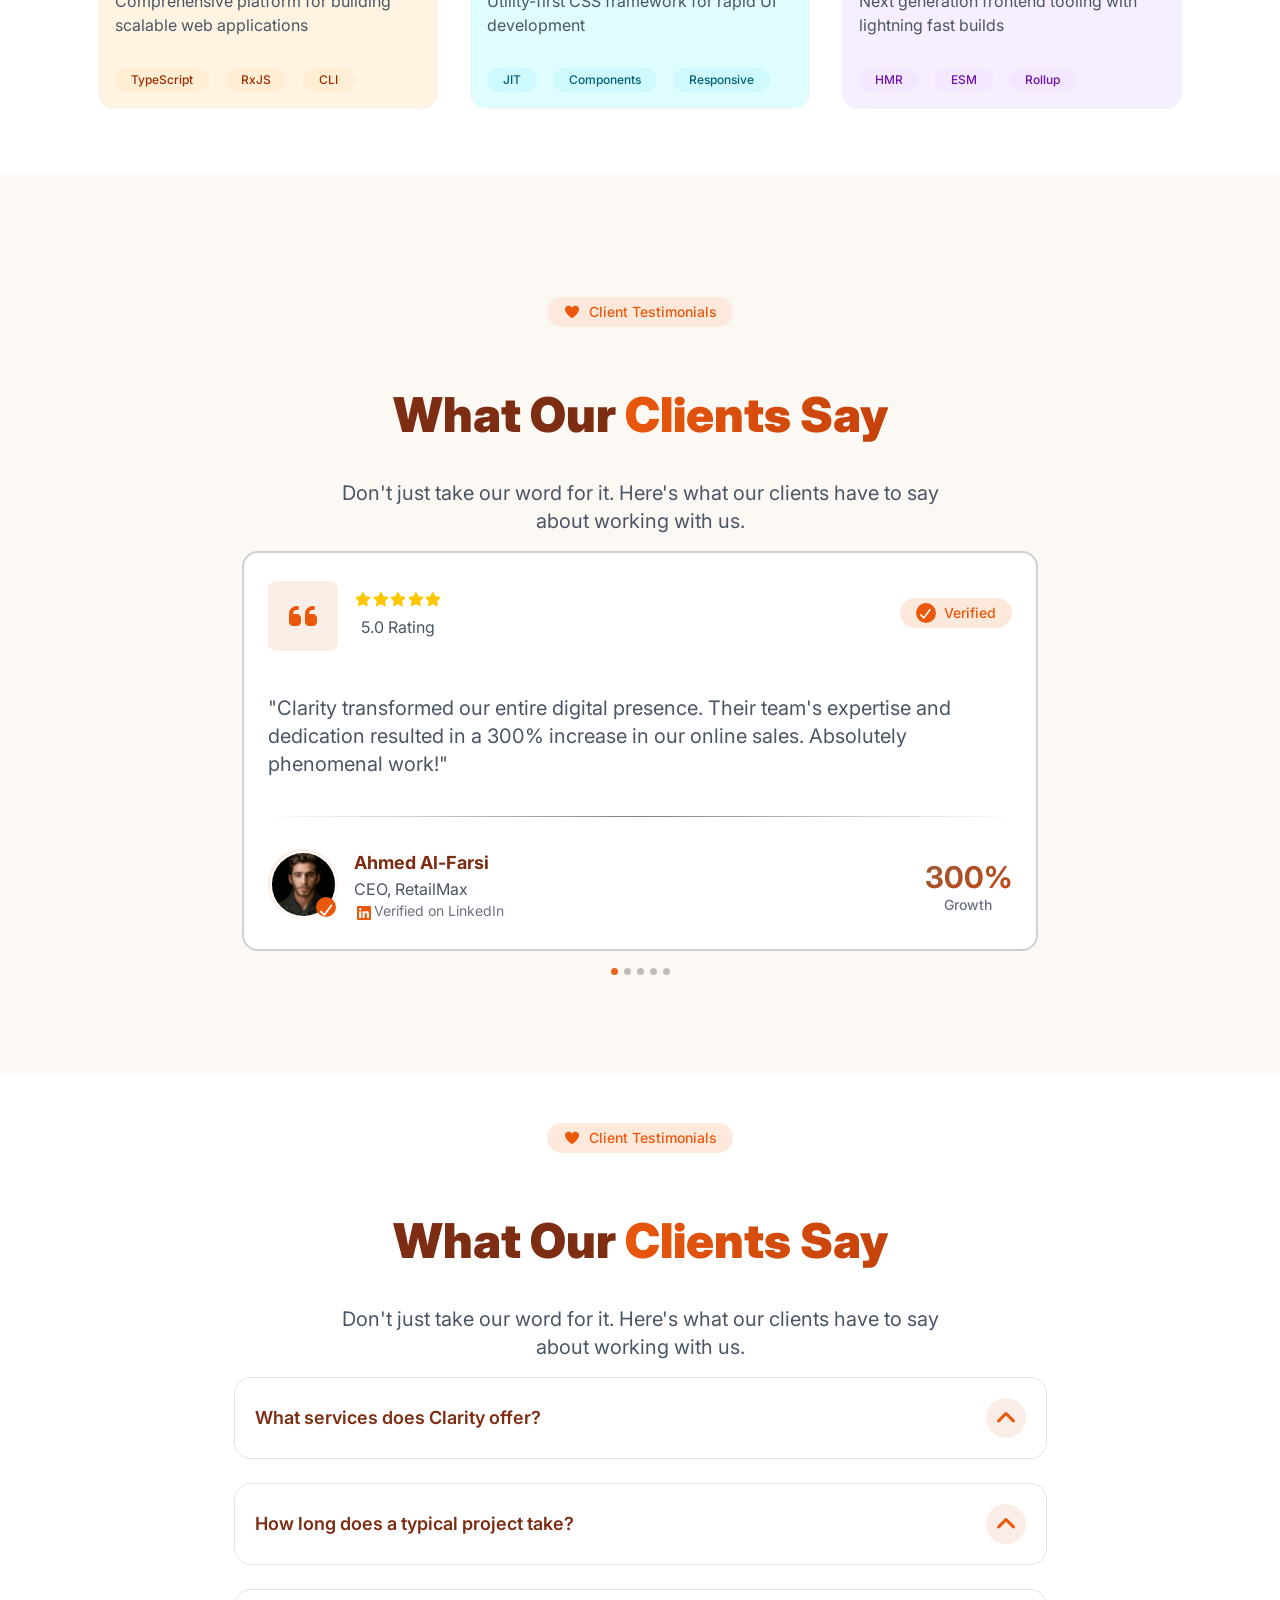
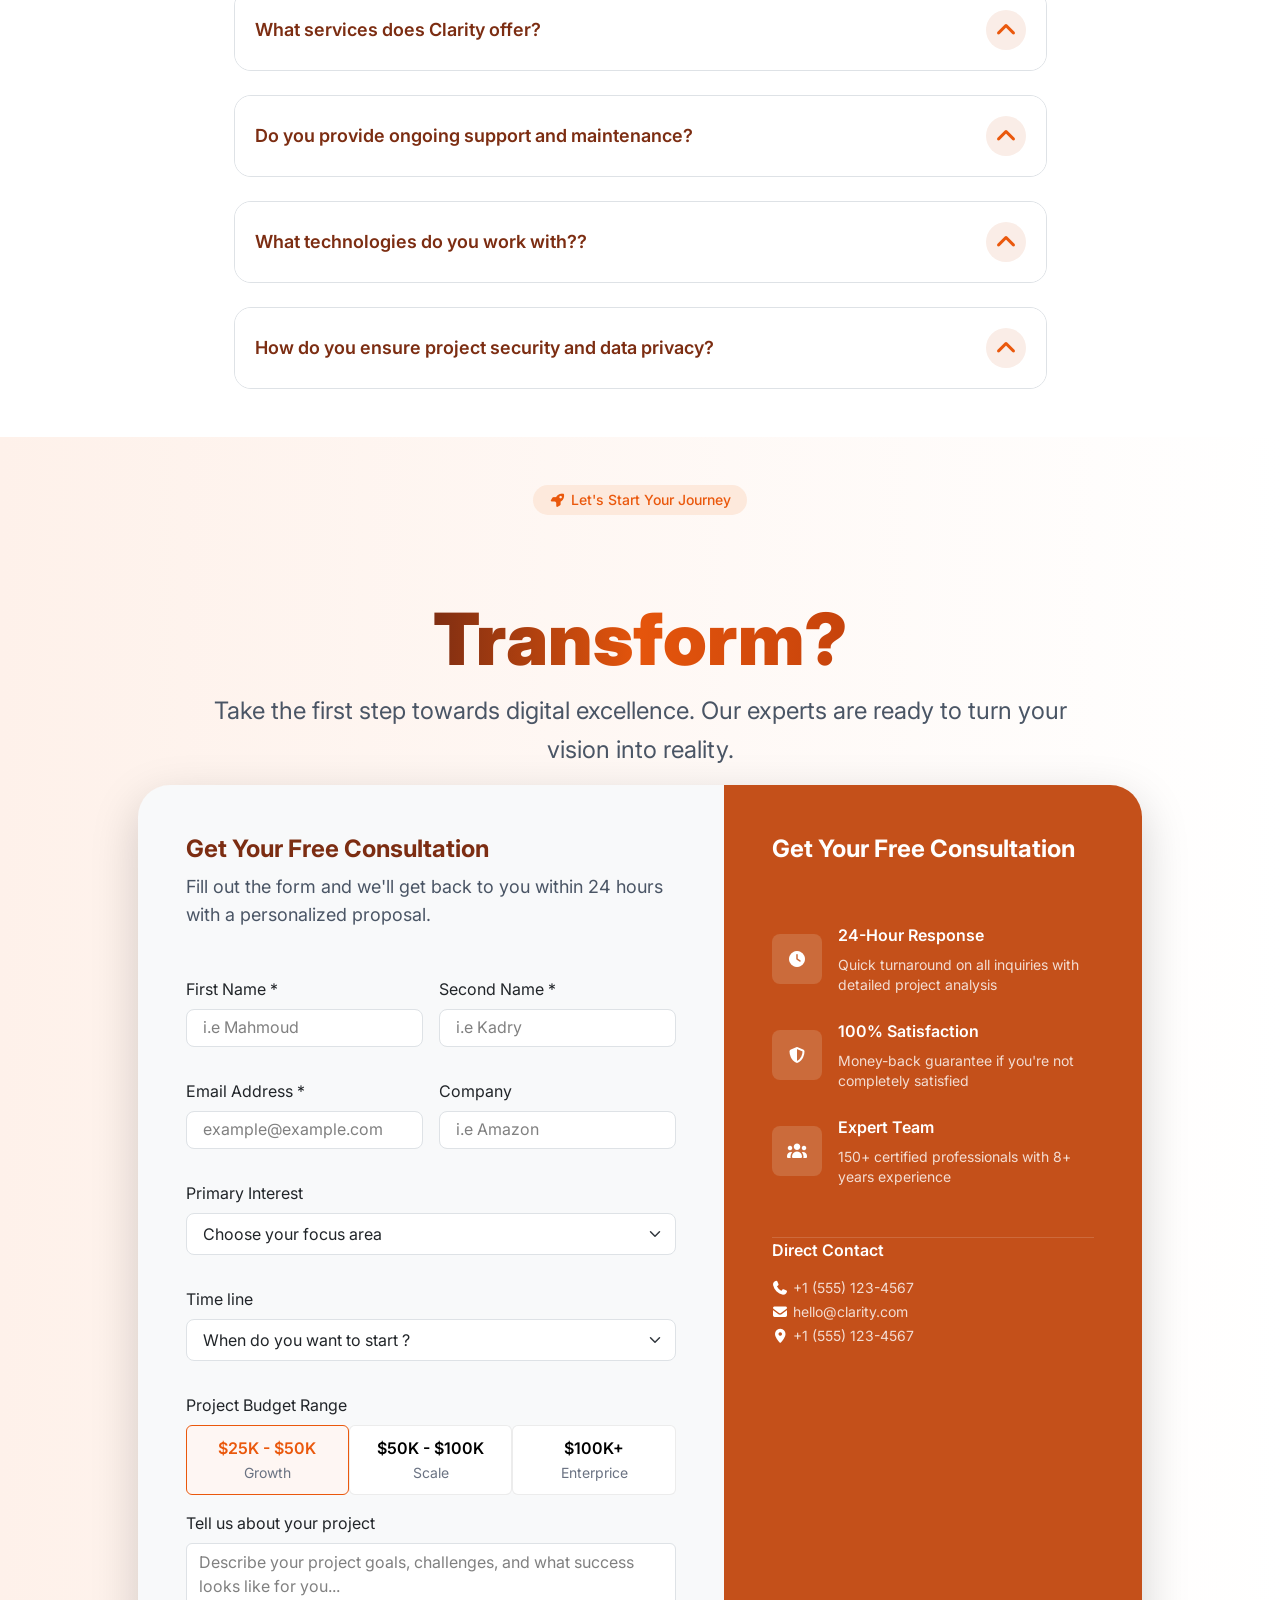
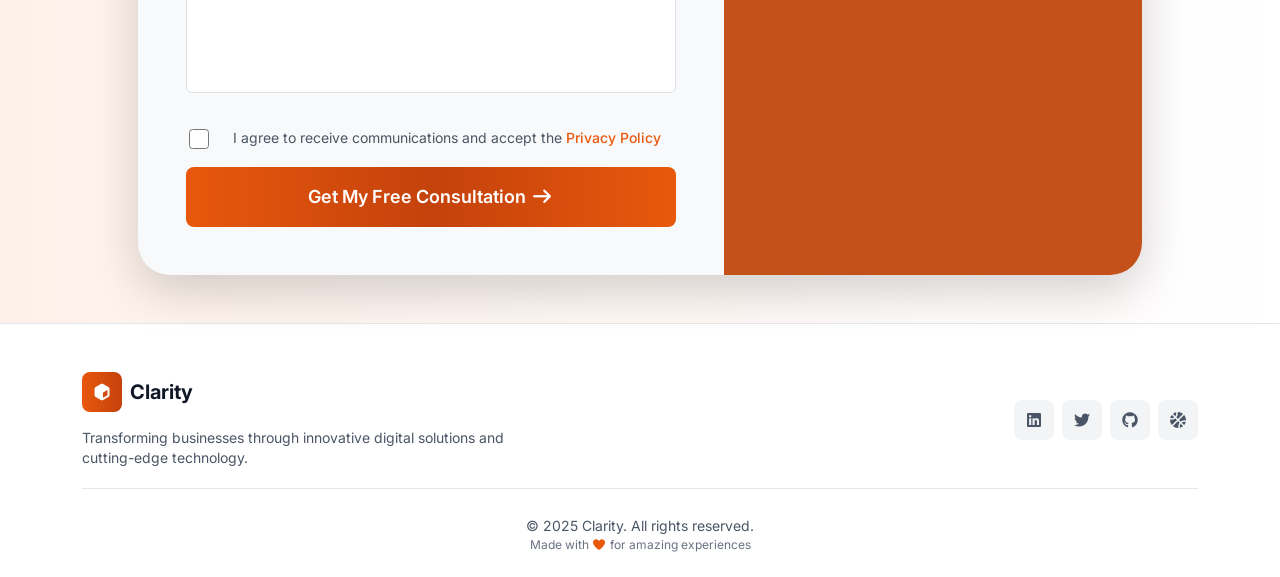
==== commit e38e8e9d: "fixes" ====
--- a/index.html
+++ b/index.html
@@ -12,11 +12,10 @@
     <link rel="stylesheet" href="./Css/breakpoints.css">
 </head>
 
-<body  data-bs-spy="scroll">
+<body data-bs-spy="scroll">
 
 
     <!-- -------------------------------------------------------------- navbar ------------------------------------------------------------ -->
-
     <nav class="navbar navbar-expand-lg fixed-top">
         <div class="container">
             <div class="d-flex gap-2 ">
@@ -35,11 +34,12 @@
             <div class="collapse navbar-collapse" id="navbarSupportedContent">
                 <ul class="navbar-nav me-auto mb-2 mb-lg-0">
                     <li class="nav-item ">
-                        <a class="anmtn nav-link active" aria-current="page" href="#Home" data-bs-target="#Home">Home</a>
+                        <a class="anmtn nav-link active" aria-current="page" href="#Home"
+                            data-bs-target="#Home">Home</a>
                     </li>
                     <li class="nav-item dropdown">
-                        <a class=" anmtn nav-link dropdown-toggle" href="#Services" role="button" data-bs-toggle="dropdown"
-                            aria-expanded="false" data-bs-target="#Services">
+                        <a class=" anmtn nav-link dropdown-toggle" href="#Services" role="button"
+                            data-bs-toggle="dropdown" aria-expanded="false" data-bs-target="#Services">
                             Services
                         </a>
                         <div class="dropdown-menu row">
@@ -243,7 +243,9 @@
                 <div class="heropic w-100 p-4 rounded-4 ">
                     <div class="bdg1 d-flex align-items-center justify-content-center"><i
                             class="fa-solid fa-code fa-2xl" style="color: rgb(255, 255, 255);"></i></div>
-                    <img src="./Images/hero-img.png" alt="" class="w-100 h-100 rounded-4 position-relative ">
+                    <img src="./Images/hero-img.png"
+                        alt="Multiple desktop monitors display business charts graphs and dashboards in a modern office workstation setting"
+                        class="w-100 h-100 rounded-4 position-relative ">
                     <div class="bdg2 d-flex align-items-center justify-content-center"><i
                             class="fa-solid fa-mobile fa-2xl" style="color: rgb(255, 255, 255);"></i></div>
 
@@ -254,9 +256,7 @@
 
         </div>
     </section>
-
     <!-- -------------------------------------------------------------- Servicises ------------------------------------------------------------ -->
-
     <section class="container-fluid" id="Services">
 
         <div class="container pt-5 min-vh-100 text-center align-items-center d-flex flex-column">
@@ -1001,7 +1001,7 @@
                                 <div class="rightsd d-flex gap-3">
                                     <div
                                         class="rightimg d-flex align-items-center justify-content-center rounded-circle position-relative">
-                                        <img class="rounded-circle" src="/Images/avatar-1.jpg" alt="">
+                                        <img class="rounded-circle" src="./Images/avatar-1.jpg" alt="Ahmed Al-Farsi">
                                         <div class="vrfd vrfd1 rounded-circle position-absolute">
                                             <i class="fa-solid fa-check fa-sm" style="color: rgb(255, 255, 255);"></i>
                                         </div>
@@ -1060,7 +1060,7 @@
                                 <div class="rightsd d-flex gap-3">
                                     <div
                                         class="rightimg d-flex align-items-center justify-content-center rounded-circle position-relative">
-                                        <img class="rounded-circle" src="/Images/avatar-2.jpg" alt="">
+                                        <img class="rounded-circle" src="./Images/avatar-2.jpg" alt="Michael Chen">
                                         <div class="vrfd vrfd1 rounded-circle position-absolute">
                                             <i class="fa-solid fa-check fa-sm" style="color: rgb(255, 255, 255);"></i>
                                         </div>
@@ -1119,7 +1119,7 @@
                                 <div class="rightsd d-flex gap-3 ">
                                     <div
                                         class="rightimg  d-flex align-items-center justify-content-center rounded-circle position-relative">
-                                        <img class="rounded-circle" src="/Images/avatar-3.jpg" alt="">
+                                        <img class="rounded-circle" src="./Images/avatar-3.jpg" alt="Eslam Salah">
                                         <div class="vrfd vrfd1 rounded-circle position-absolute">
                                             <i class="fa-solid fa-check fa-sm" style="color: rgb(255, 255, 255);"></i>
                                         </div>
@@ -1178,7 +1178,7 @@
                                 <div class="rightsd d-flex gap-3">
                                     <div
                                         class="rightimg d-flex align-items-center justify-content-center rounded-circle position-relative ">
-                                        <img class="rounded-circle" src="/Images/avatar-4.jpg" alt="">
+                                        <img class="rounded-circle" src="./Images/avatar-4.jpg" alt="Omar Wael">
                                         <div class="vrfd vrfd1 rounded-circle position-absolute">
                                             <i class="fa-solid fa-check fa-sm" style="color: rgb(255, 255, 255);"></i>
                                         </div>
@@ -1237,7 +1237,7 @@
                                 <div class="rightsd d-flex gap-3">
                                     <div
                                         class="rightimg d-flex align-items-center justify-content-center rounded-circle position-relative ">
-                                        <img class="rounded-circle " src="/Images/avatar-4.jpg" alt="">
+                                        <img class="rounded-circle " src="./Images/avatar-4.jpg" alt="Omar Wael">
                                         <div class="vrfd vrfd1 rounded-circle position-absolute">
                                             <i class="fa-solid fa-check fa-sm" style="color: rgb(255, 255, 255);"></i>
                                         </div>
@@ -1260,7 +1260,7 @@
                     </div>
                 </div>
             </div>
-
+        </div>
     </section>
     <!-- -------------------------------------------------------------- FAQ ------------------------------------------------------------ -->
     <section class="container-fluid" id="FAQ">
@@ -1437,7 +1437,6 @@
         </div>
     </section>
     <!-- -------------------------------------------------------------- Contact ------------------------------------------------------------ -->
-
     <section class="container-fluid" id="Contact">
         <div
             class="container gap-3 pt-5 min-vh-100 text-center align-items-center d-flex flex-column justify-content-center gap-1 ">
@@ -1458,19 +1457,19 @@
                             <div class="mb-3 input-group-lg ">
                                 <label for="exampleFormControlInput1" class="form-label">First Name *</label>
                                 <input type="text" class="form-control rounded-3" id="exampleFormControlInput1"
-                                    placeholder="i.e Mahmoud">
+                                    placeholder="i.e Mahmoud" required>
                             </div>
                             <div class="mb-3 input-group-lg">
                                 <label for="exampleFormControlInput1" class="form-label">Second Name *</label>
                                 <input type="text" class="form-control  rounded-3" id="exampleFormControlInput1"
-                                    placeholder="i.e Kadry">
+                                    placeholder="i.e Kadry" required>
                             </div>
                         </div>
                         <div class="names d-lg-flex justify-content-between text-start gap-3">
                             <div class="mb-3 input-group-lg ">
                                 <label for="exampleFormControlInput1" class="form-label">Email Address *</label>
                                 <input type="email" class="form-control rounded-3" id="exampleFormControlInput1"
-                                    placeholder="example@example.com">
+                                    placeholder="example@example.com" required>
                             </div>
                             <div class="mb-3 input-group-lg">
                                 <label for="exampleFormControlInput1" class="form-label">Company</label>
@@ -1528,15 +1527,15 @@
                             <textarea class="form-control" id="exampleFormControlTextarea1" rows="3"
                                 placeholder="Describe your project goals, challenges, and what success looks like for you..."></textarea>
                         </div>
-<div class="form-check d-flex gap-4 align-items-center">
-    <input class="form-check-input" type="checkbox" value="" id="defaultCheck1">
-
-    <div>
-        <label class="form-check-label qweqwe" for="defaultCheck1">
-            I agree to receive communications and accept the <span>Privacy Policy</span>
-        </label>
-    </div>
-</div>
+                        <div class="form-check d-flex gap-4 align-items-center">
+                            <input class="form-check-input" type="checkbox" value="" id="defaultCheck1">
+
+                            <div>
+                                <label class="form-check-label qweqwe" for="defaultCheck1">
+                                    I agree to receive communications and accept the <span>Privacy Policy</span>
+                                </label>
+                            </div>
+                        </div>
                         <button class="stbtn3 stbtnlast btn btn-primary btn-lg  rounded-3 w-100 "><span
                                 class="text-capitalize">get my free consultation</span> <i
                                 class="fa-solid fa-arrow-right" style="color: rgb(255, 255, 255);"></i>
@@ -1594,7 +1593,6 @@
 
         </div>
     </section>
-
     <!-- -------------------------------------------------------------- Footer ------------------------------------------------------------ -->
     <footer class="container-fluid">
         <div class="container pt-5">
@@ -1626,11 +1624,12 @@
             </div>
             <div class="ftrbtm pt-4 text-center pb-4">
                 <span>© 2025 Clarity. All rights reserved.</span>
-                <p>Made with <i class="fa-solid fa-heart" style="color: rgb(234, 88, 12);"></i> for amazing experiences</p>
+                <p>Made with <i class="fa-solid fa-heart" style="color: rgb(234, 88, 12);"></i> for amazing experiences
+                </p>
             </div>
         </div>
     </footer>
-    <!-- -------------------------------------------------------------- Footer ------------------------------------------------------------ -->
+    <!-- -------------------------------------------------------------- END ------------------------------------------------------------ -->
 
 
     <script src="./Js/bootstrap.bundle.min.js"></script>
--- a/Css/style.css
+++ b/Css/style.css
@@ -965,21 +965,19 @@
 .carousel-indicators button{
 background-color: grey !important;
 }
-.sldr{
-width: 7px !important;
-height: 7px !important;
-background-color: #D1D5DC;
-
-border-radius: 50% !important;
-transition: .4s width !important;
-
+.carousel-indicators [data-bs-target] {
+    width: 7px;
+    height: 7px;
+    padding: 0;
+    border-radius: 50%;
+    transition: opacity, width .6s ease;
 }
 .carousel-indicators button:hover{
 width: 30px !important;
 background-color: #F3A87E !important;
-border-radius: 0 !important;
-}
-.sldr:active{
+border-radius: 12px !important;
+}
+.carousel-indicators .sldr.active{
     background-color: #EB611A !important;
 }
 .rightisc{
@@ -1102,7 +1100,7 @@
  }
  .accordion-button:not(.collapsed){
     background-color: white !important;
-    
+   
  }
  .accordion-button:not(.collapsed) .vrfd4{
     transform: rotate(180deg);
@@ -1110,6 +1108,7 @@
 .accordion-button::after {
   display: none;
 }
+
 .vrfd4{
     height: 40px;
     width: 40px;
@@ -1243,7 +1242,7 @@
 .pickamong label:hover{
     background-color: white !important;
 
-    border: 1px solid rgba(128, 128, 128, 0.637) !important;
+    border: 1px solid rgba(1accent-28, 128, 128, 0.637) !important;
 }
 .pickamong .btn-check:checked +label{
     background-color: #FEF6F3 !important;
@@ -1314,6 +1313,17 @@
     text-decoration: underline;
 }
 
+
+.form-check-input:checked {
+  background-color: #EA580C;
+  border-color: #EA580C;
+}
+
+
+.form-check-input:focus {
+  box-shadow: 0 0 0 3px #FBDECE;
+}
+
 /* ----------------------------------------- Contact ------------------------------------------------- */
 footer span{
     font-size: 20px;
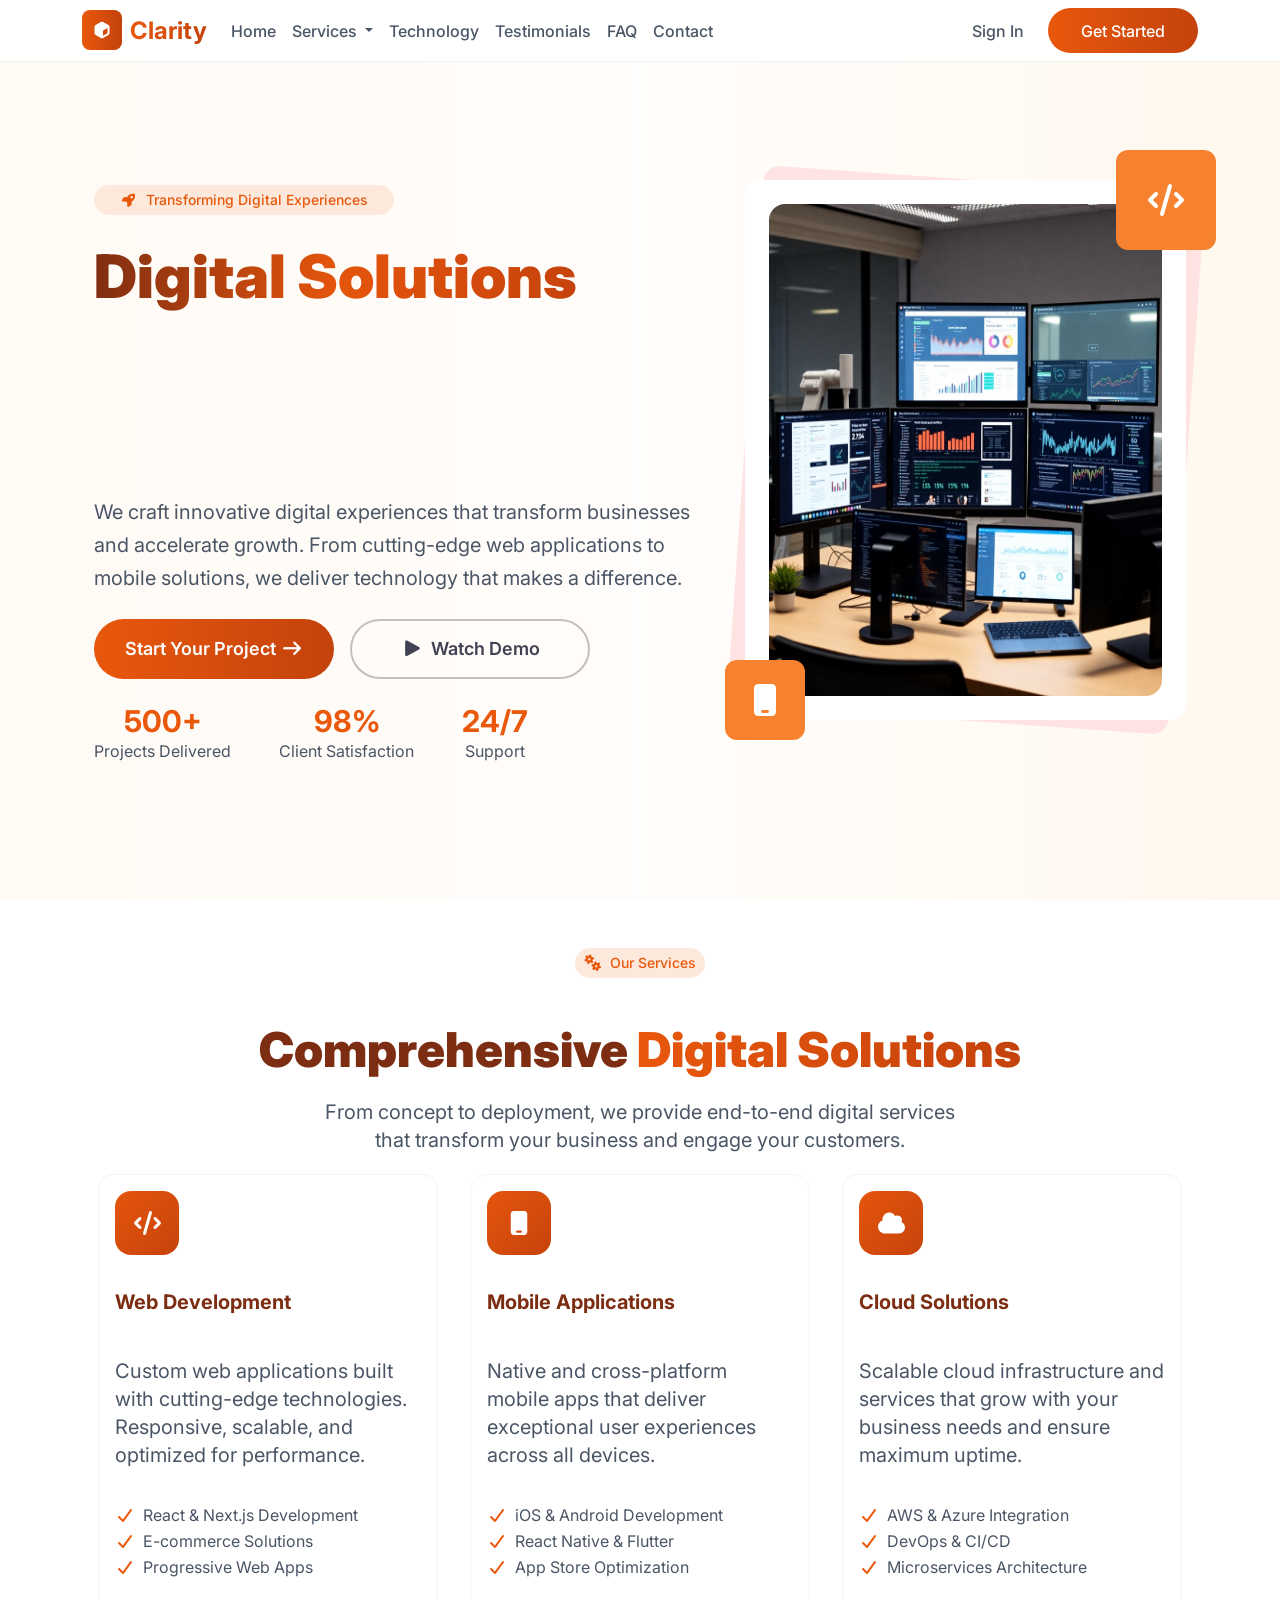
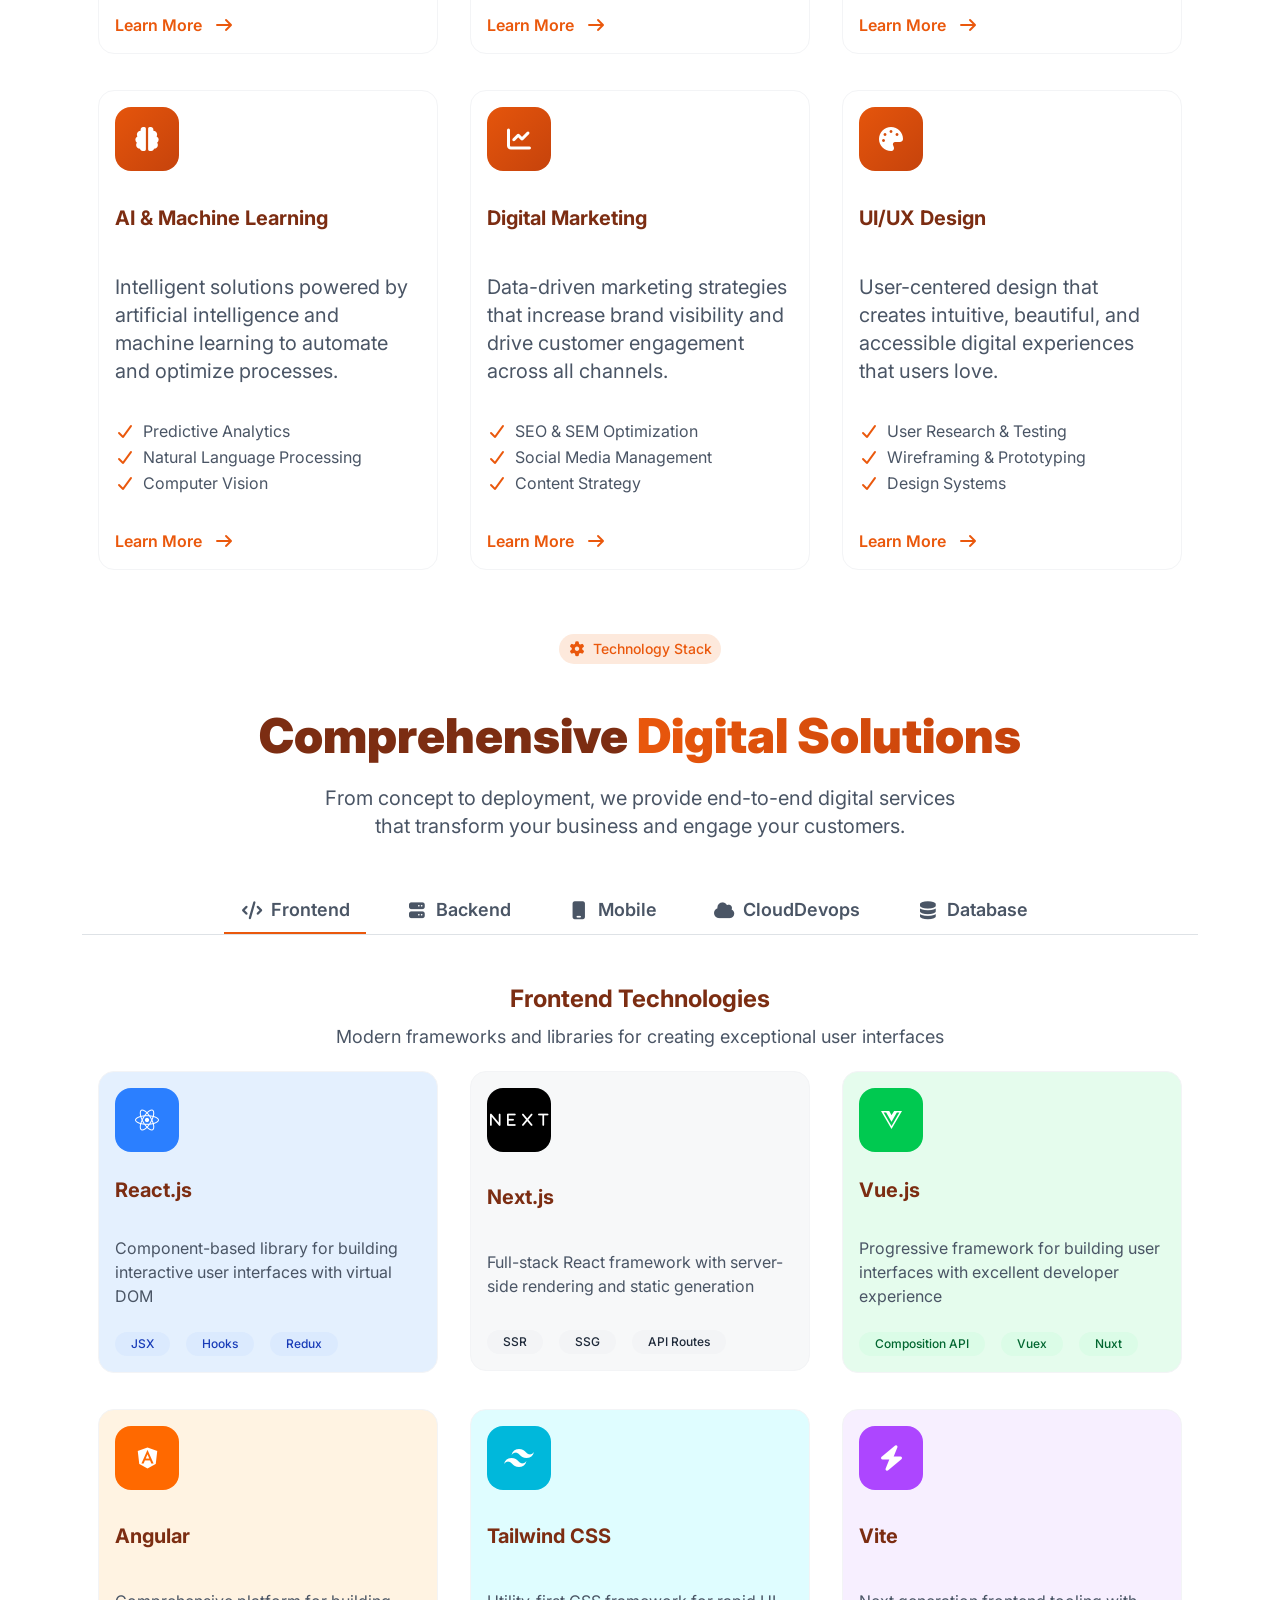
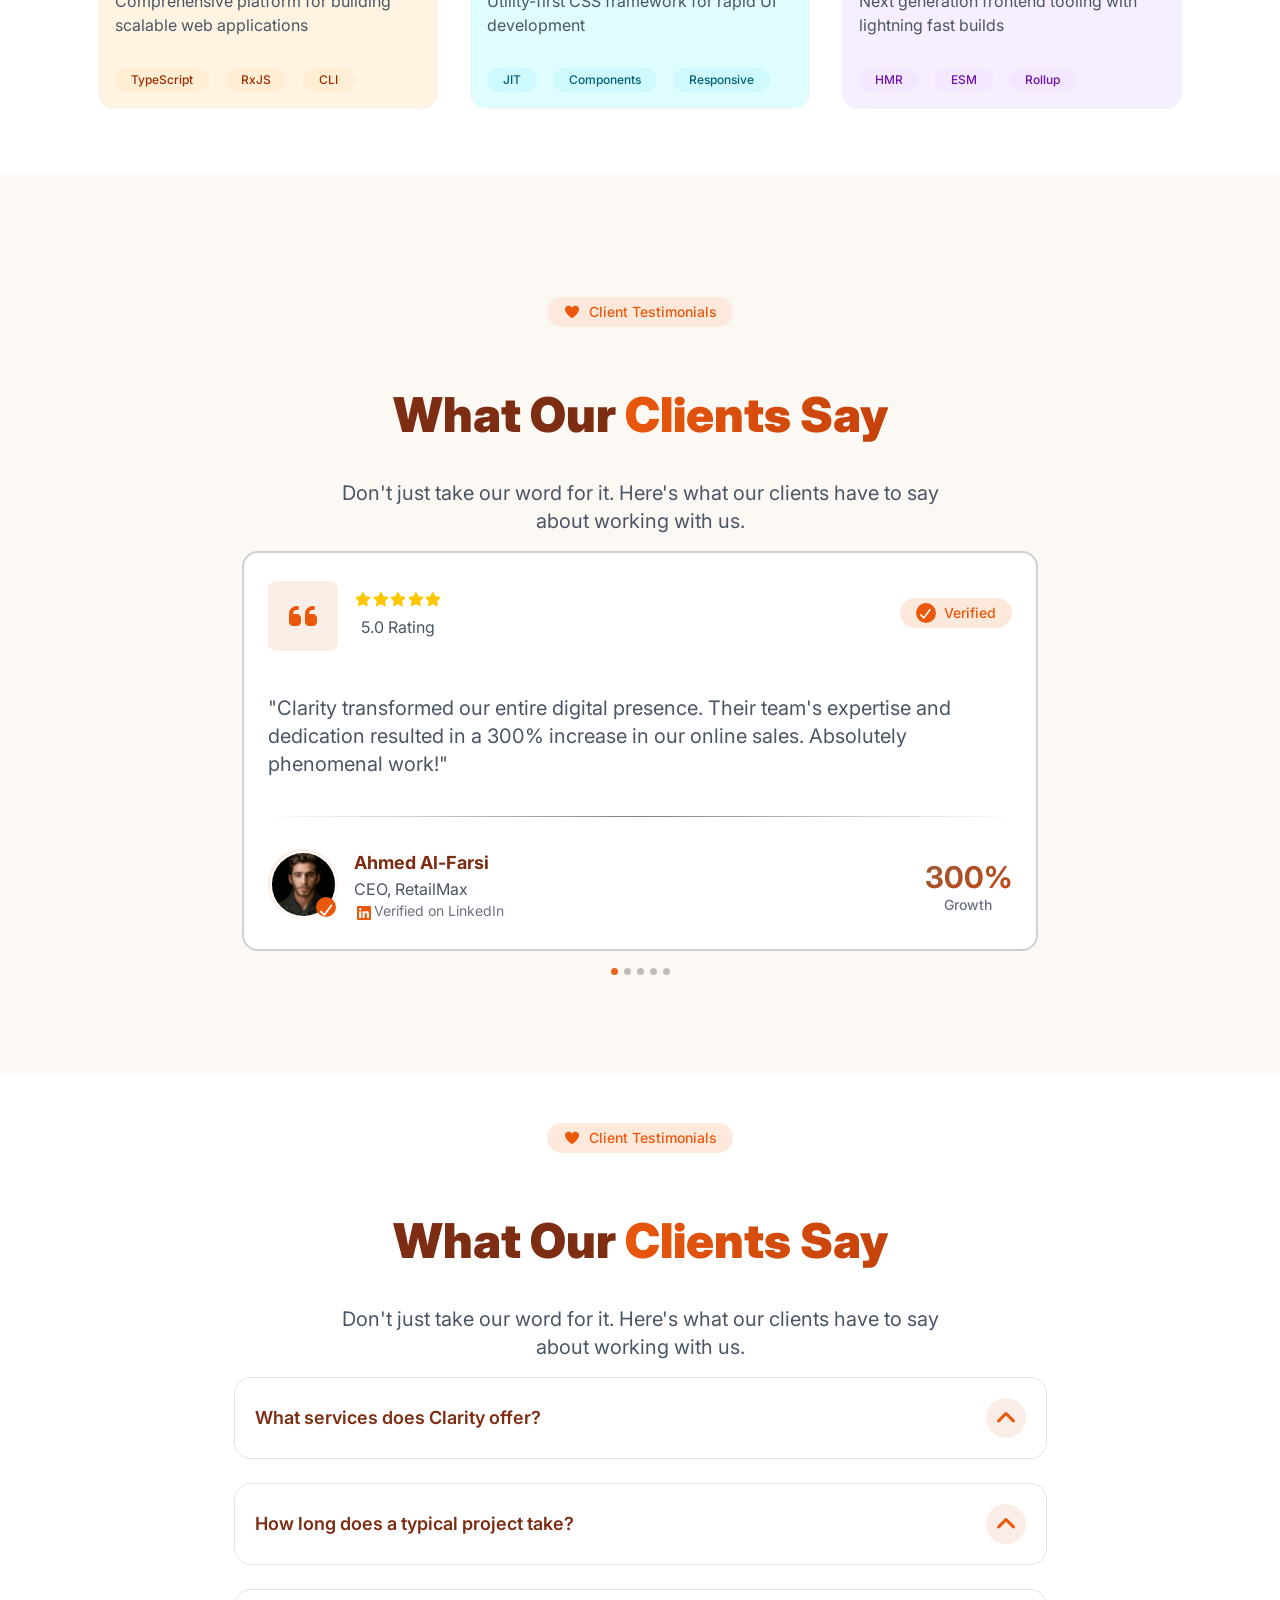
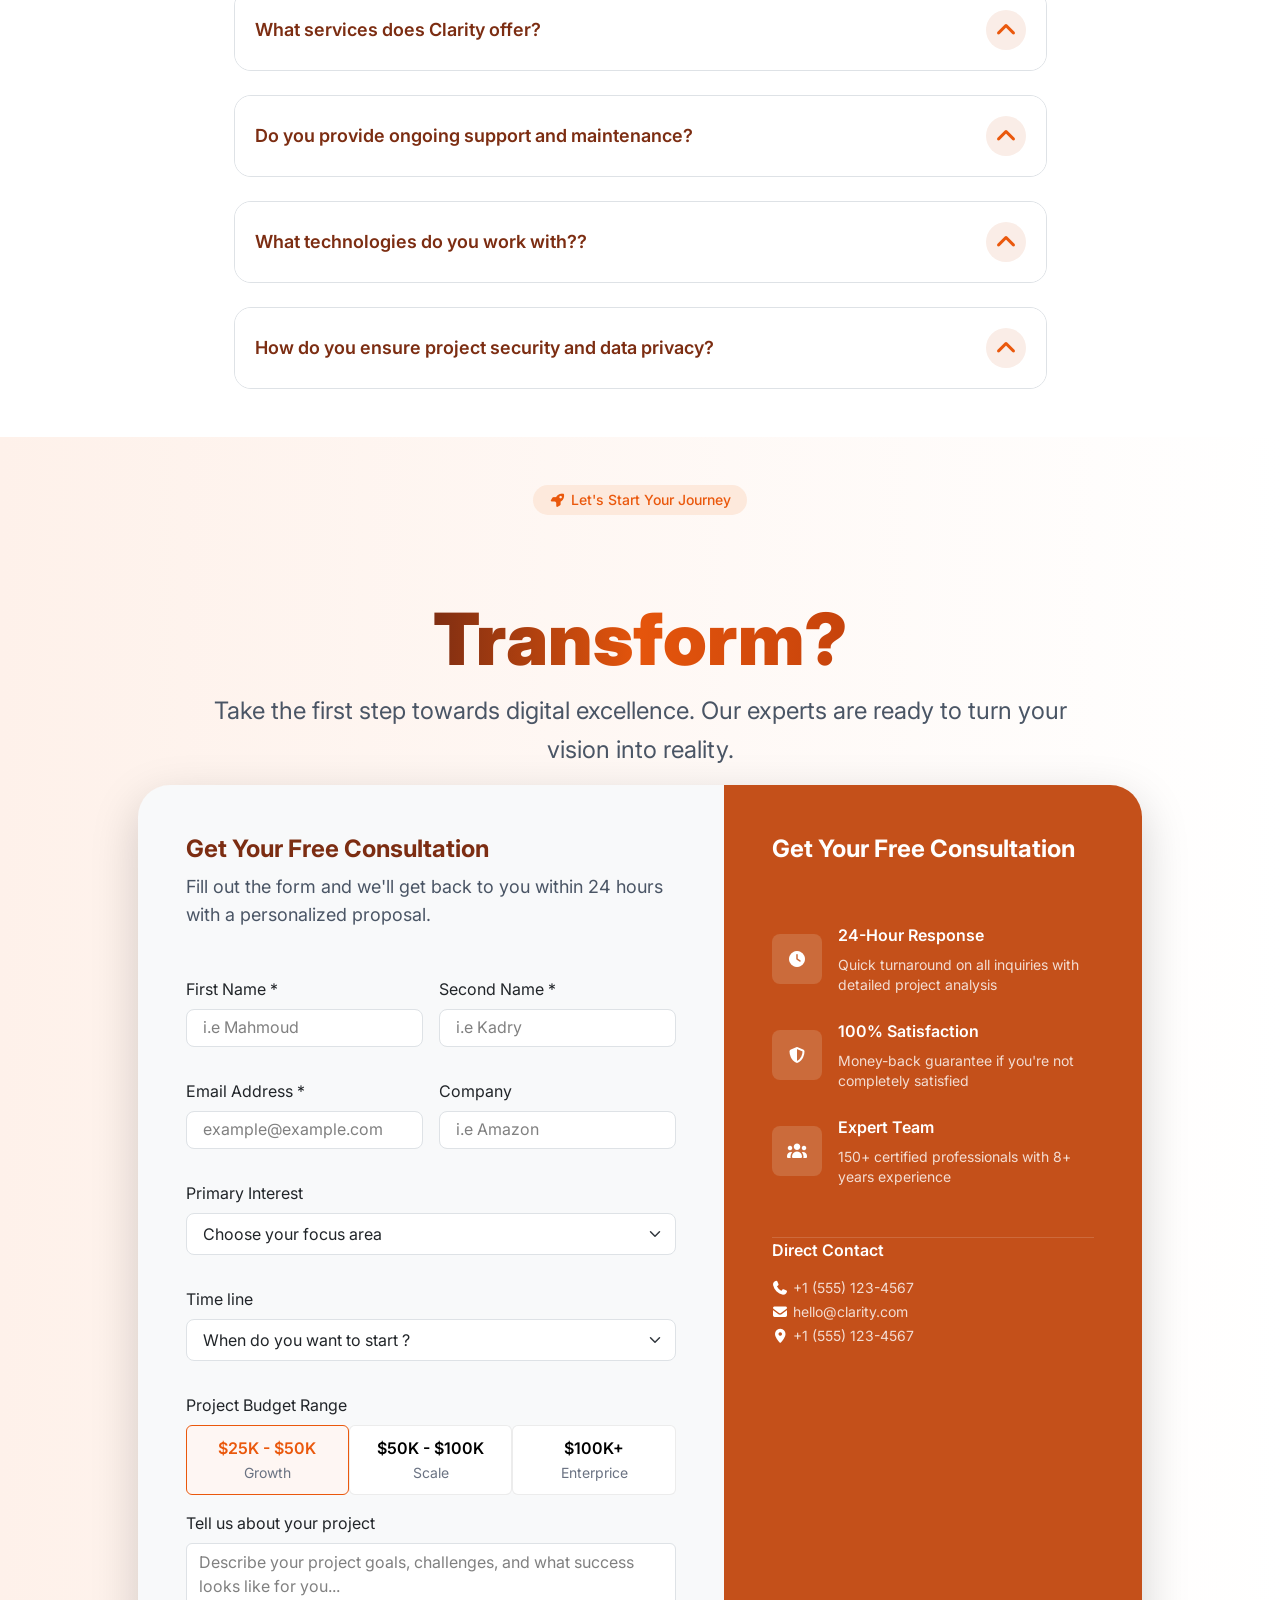
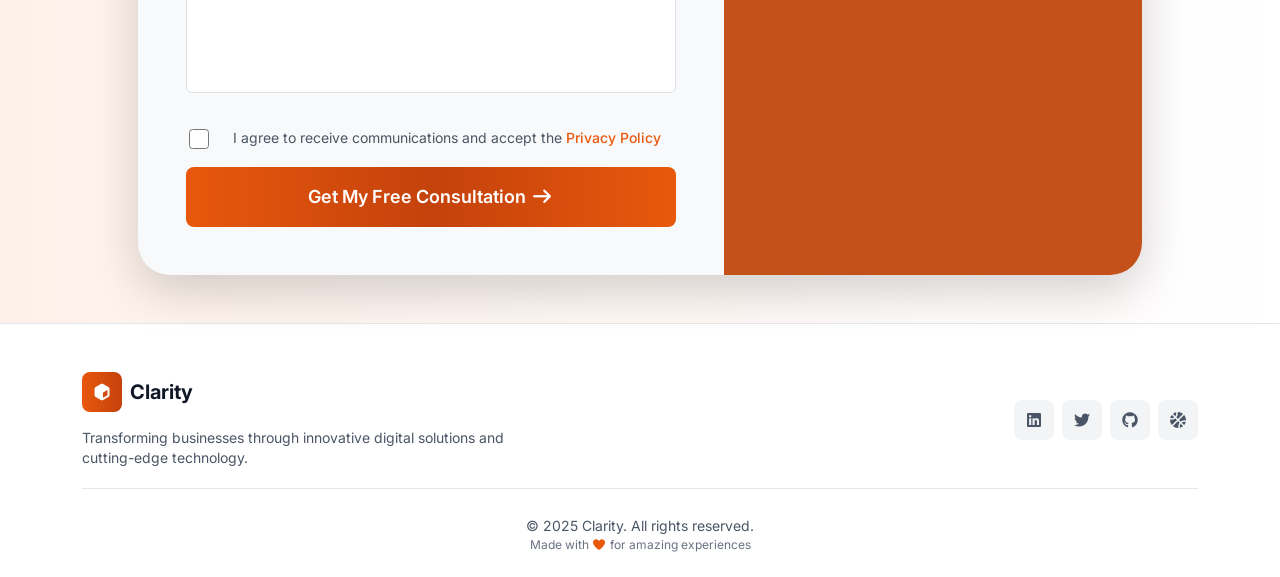
==== commit 5db8d11a: "more fixes" ====
--- a/index.html
+++ b/index.html
@@ -175,7 +175,6 @@
                                             <p>Talk to our experts to find the perfect solution for your business.</p>
                                             <span>Contact us <i class="fa-solid fa-arrow-right" ;"></i></span>
                                         </div>
-                                        </a>
                                     </li>
 
 
